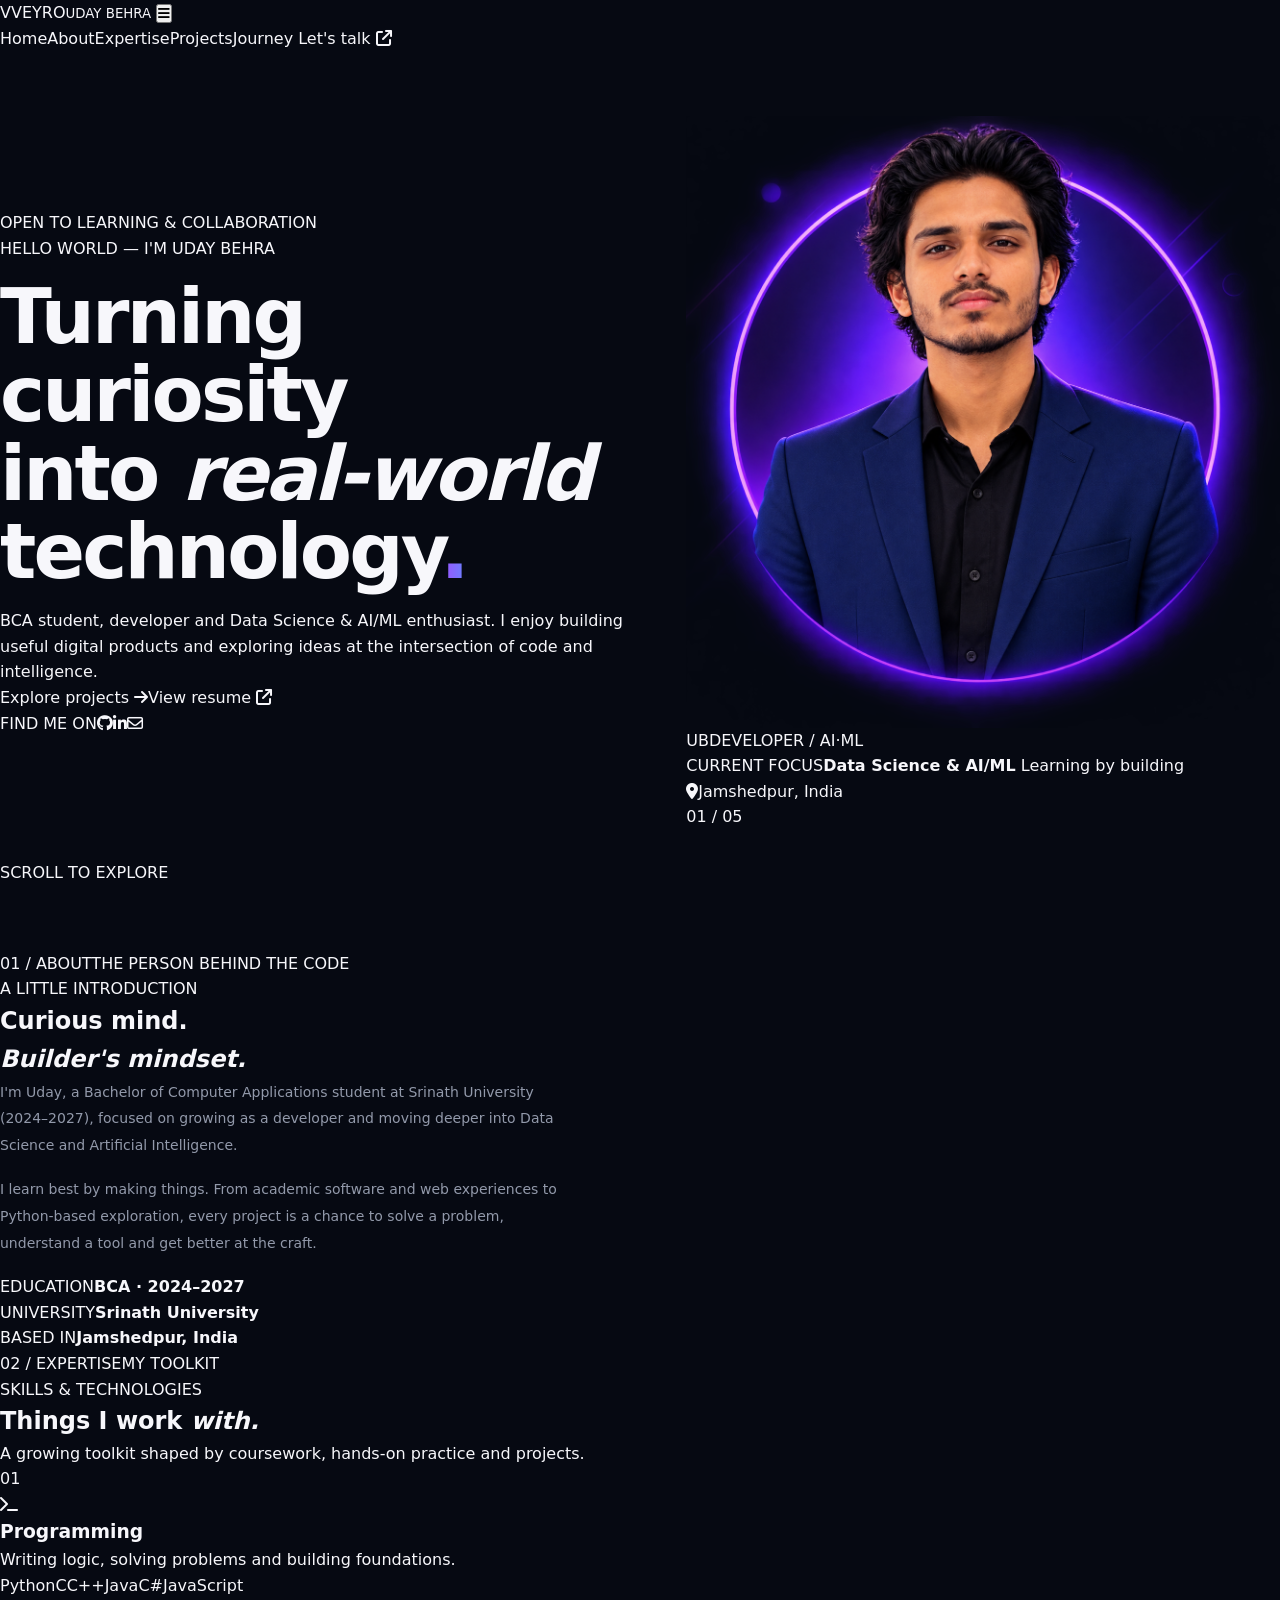
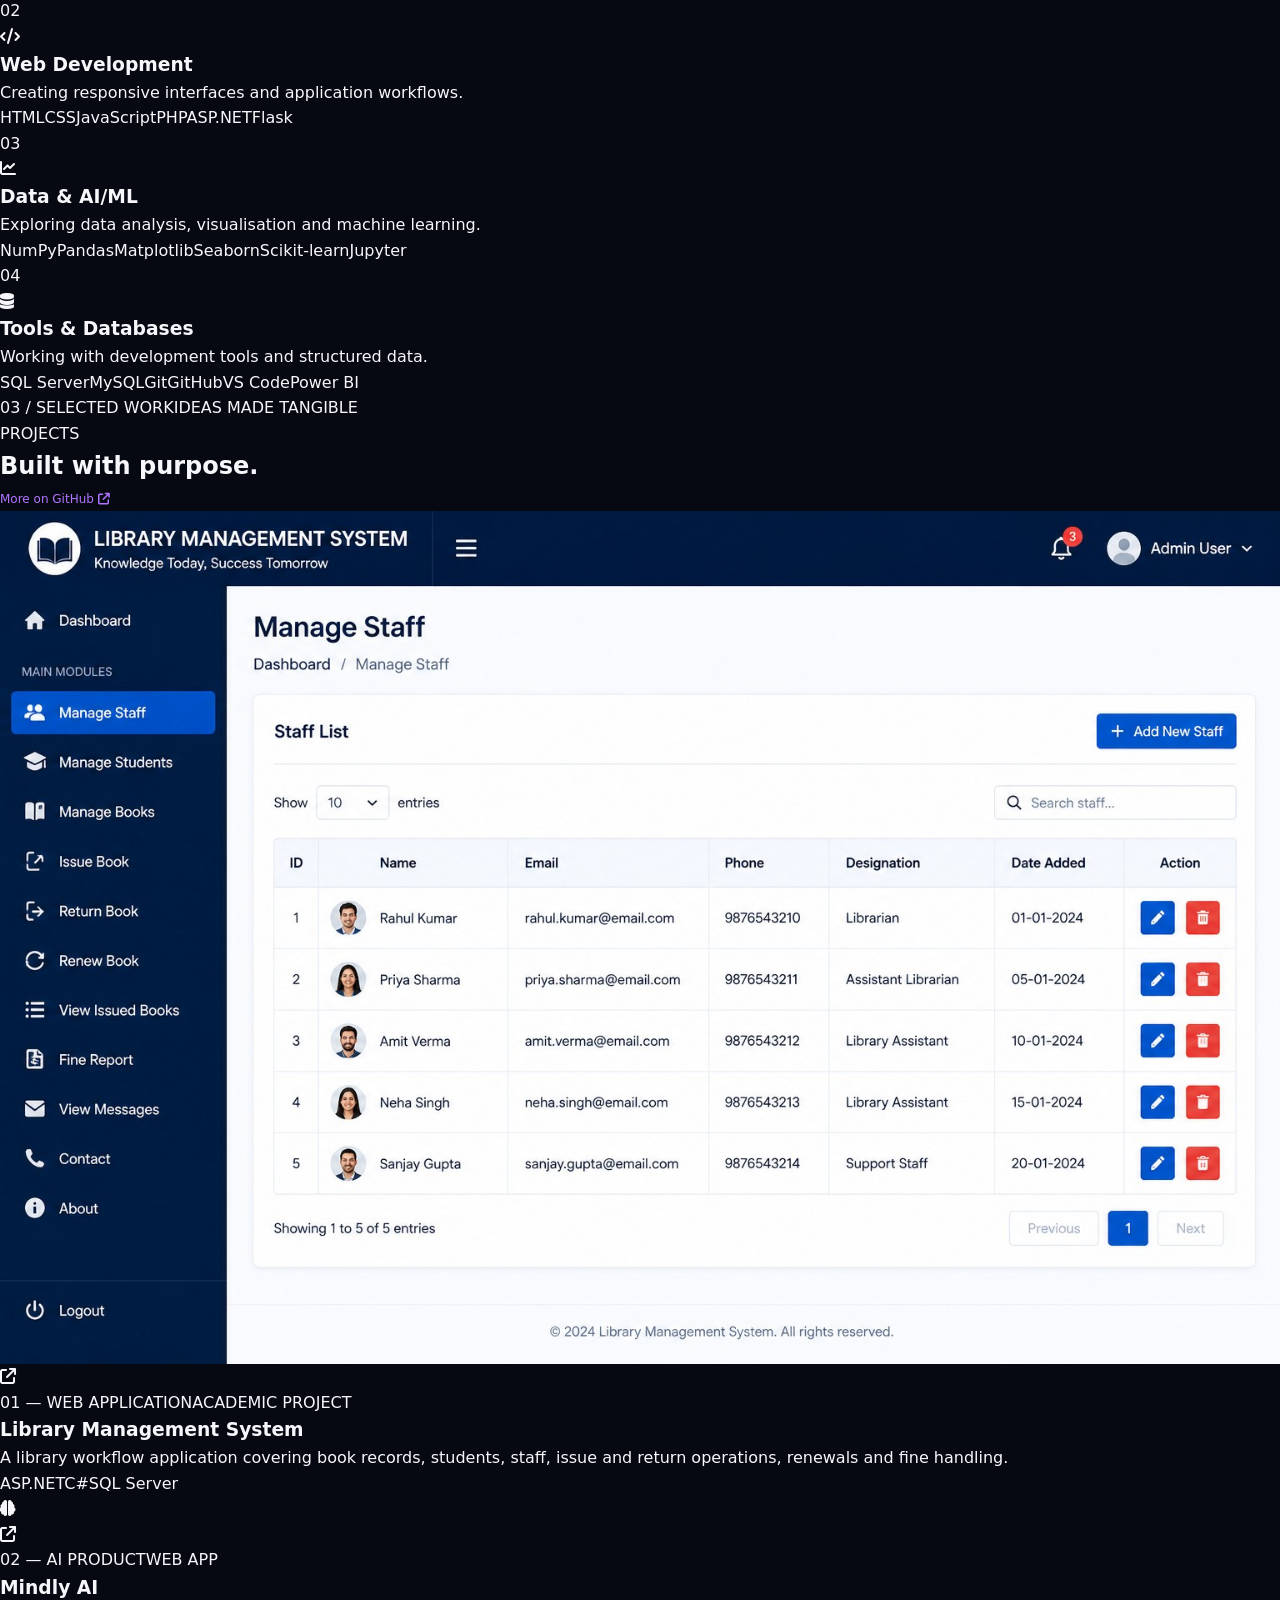
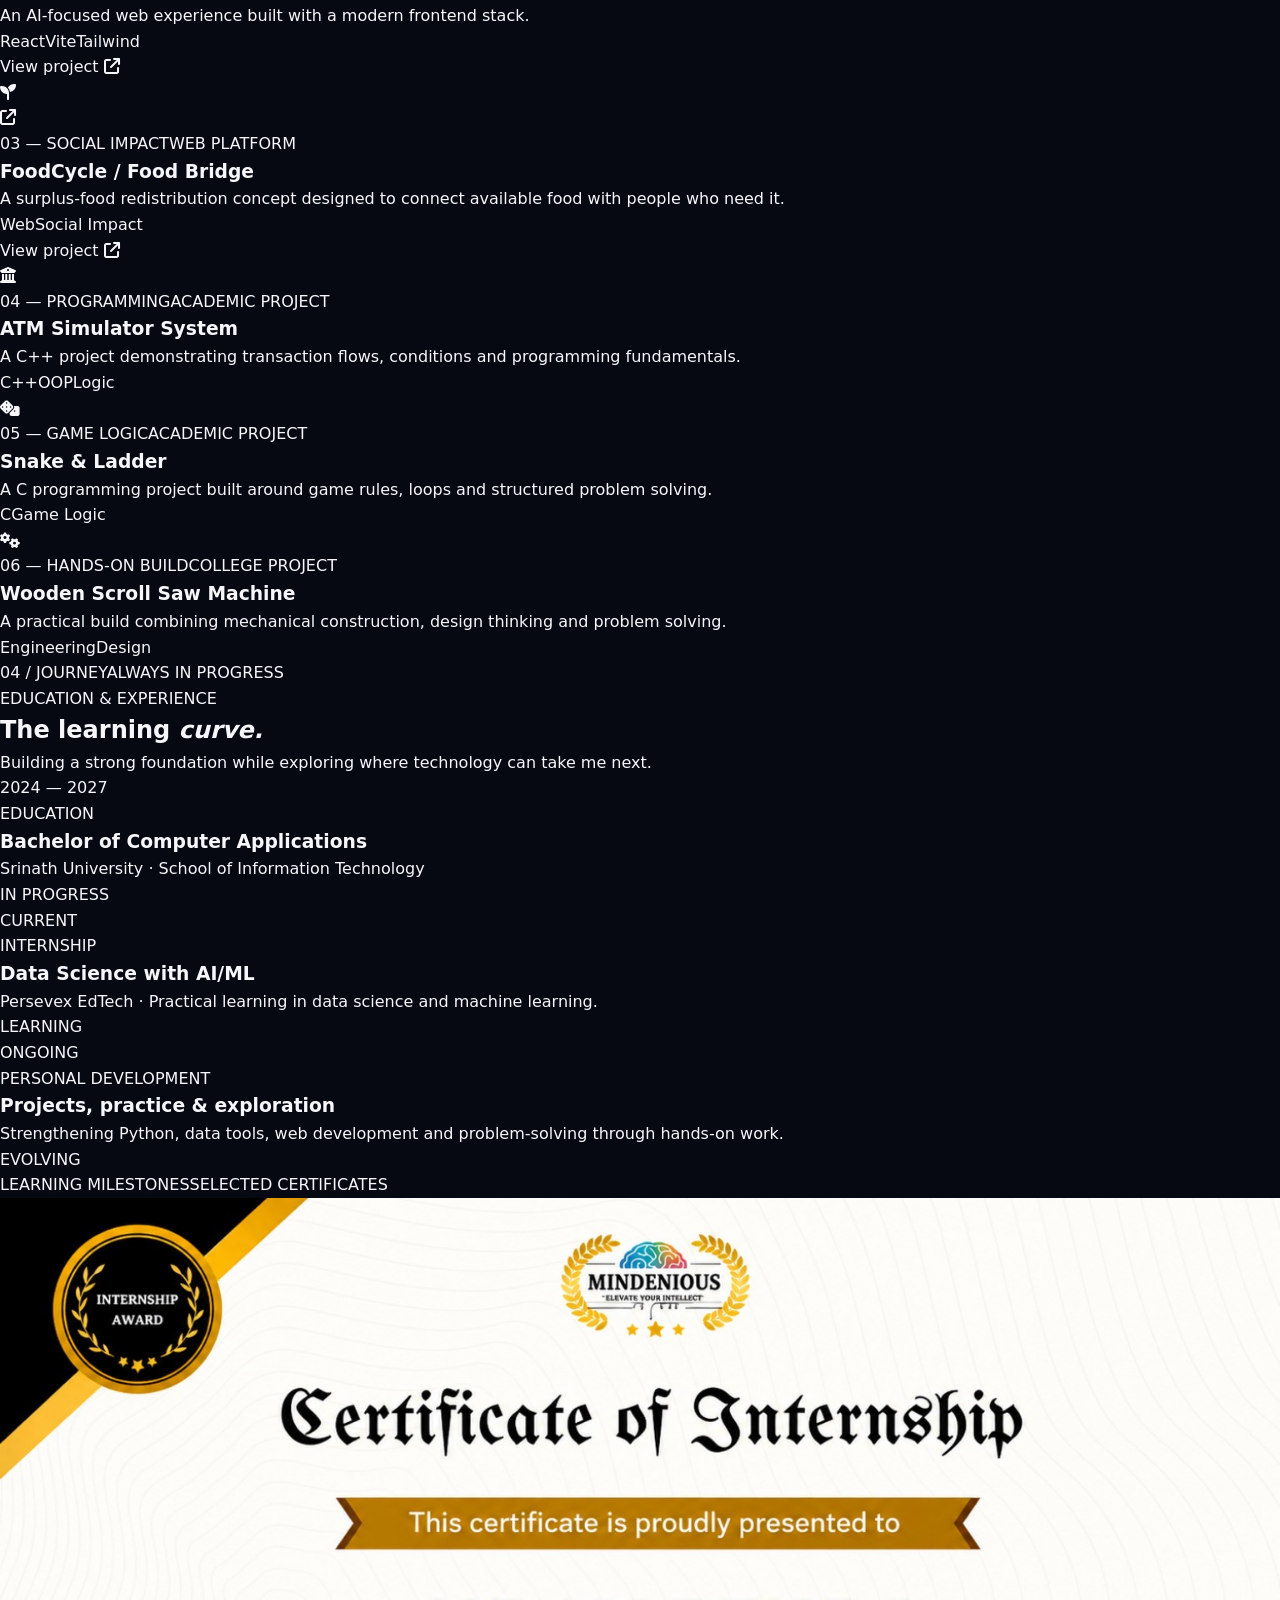
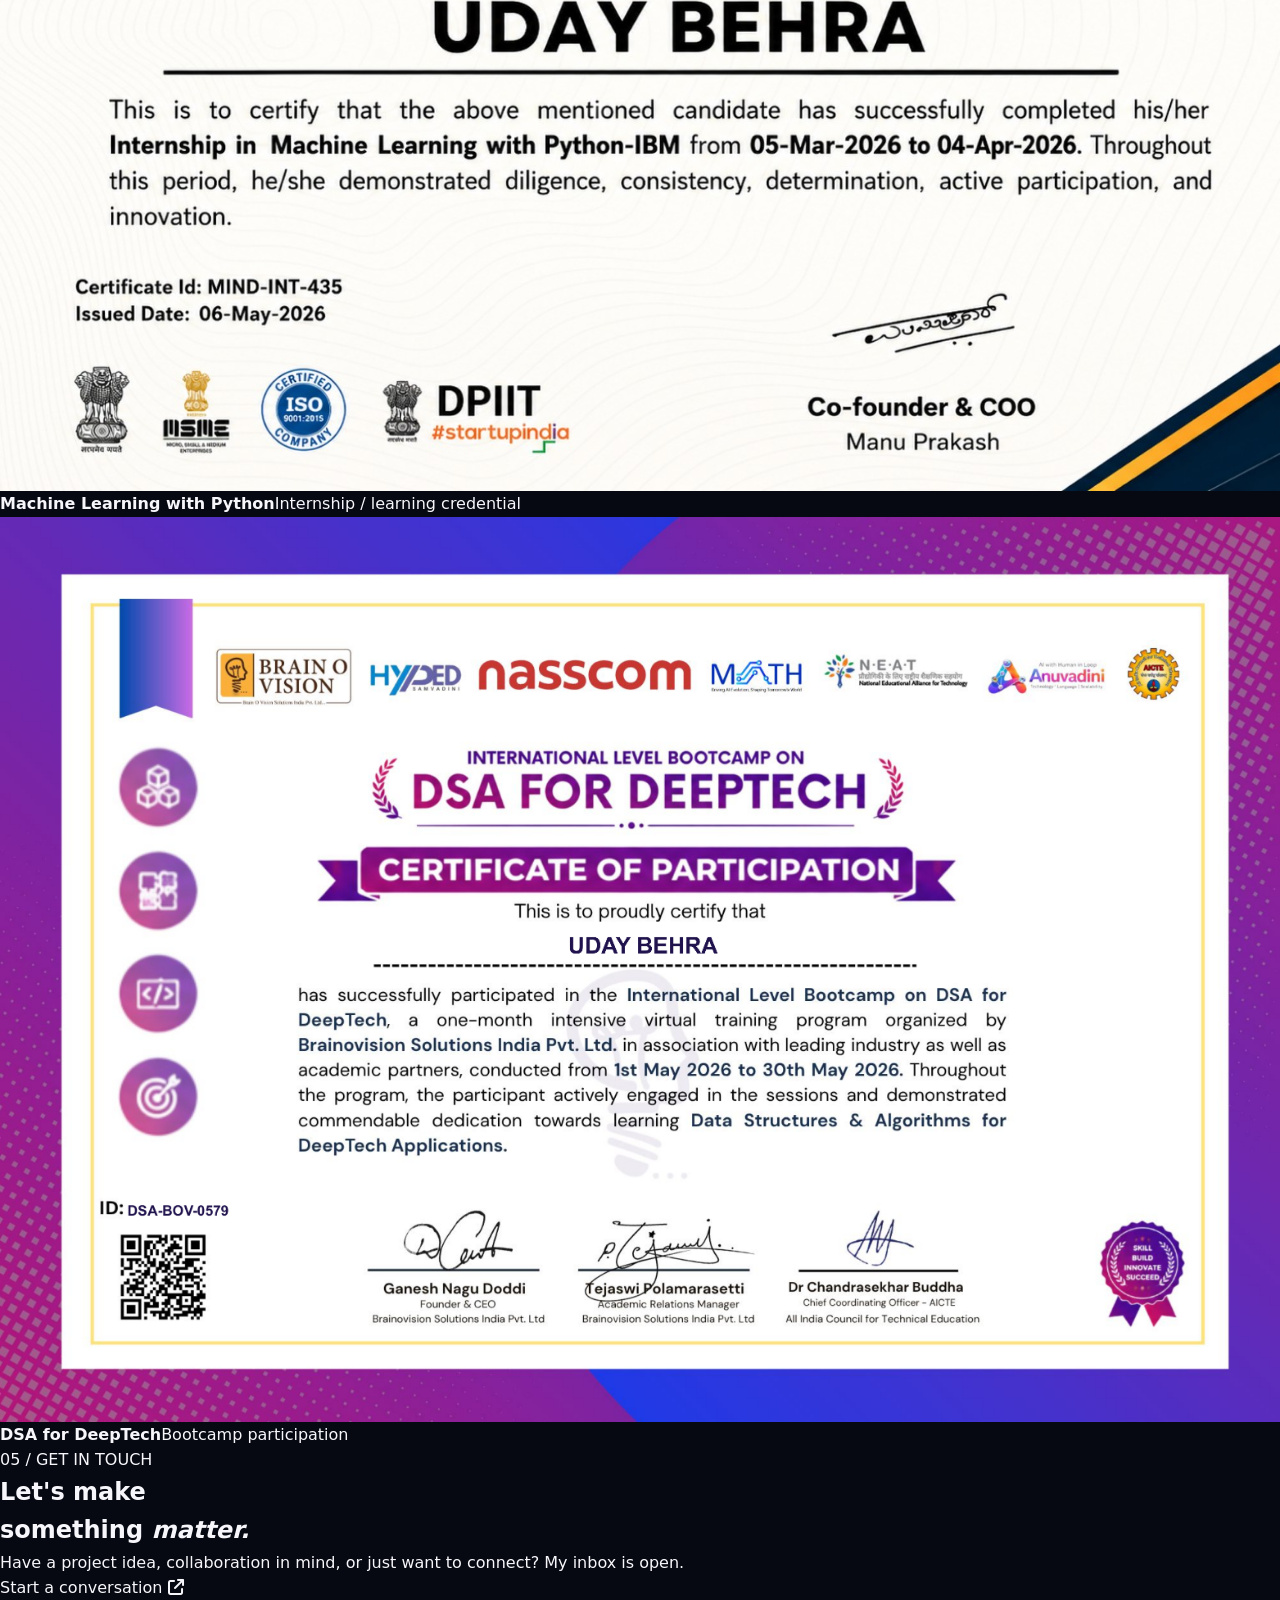
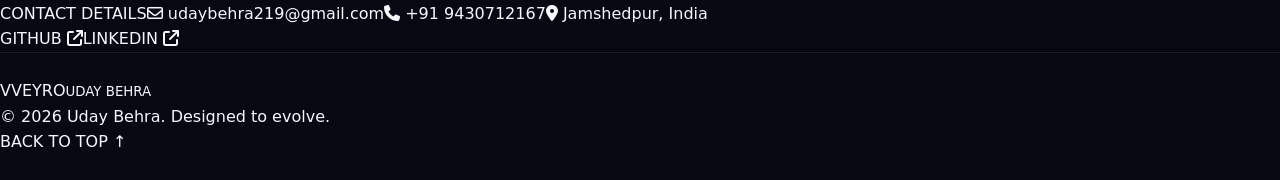
==== index.html @ f4cc2f1e "Redesign portfolio as premium VEYRO experience" ====
<!doctype html>
<html lang="en">
<head>
  <meta charset="utf-8">
  <meta name="viewport" content="width=device-width, initial-scale=1">
  <meta name="theme-color" content="#080b12">
  <meta name="description" content="Uday Behra — BCA student, developer and Data Science & AI/ML enthusiast. Explore selected projects, skills and experience.">
  <meta property="og:title" content="Uday Behra — VEYRO">
  <meta property="og:description" content="Build. Innovate. Evolve. — Developer • Data Science • AI/ML">
  <meta property="og:type" content="website">
  <title>Uday Behra — VEYRO | Developer & AI/ML Enthusiast</title>
  <link rel="preconnect" href="https://fonts.googleapis.com">
  <link rel="preconnect" href="https://fonts.gstatic.com" crossorigin>
  <link href="https://fonts.googleapis.com/css2?family=DM+Mono:wght@400;500&family=Manrope:wght@400;500;600;700;800&display=swap" rel="stylesheet">
  <link rel="stylesheet" href="https://cdnjs.cloudflare.com/ajax/libs/font-awesome/6.5.2/css/all.min.css">
  <link rel="stylesheet" href="style.css">
</head>
<body>
  <div class="scroll-progress" id="progress"></div>
  <header class="site-header">
    <a class="logo" href="#home" aria-label="VEYRO home"><span class="logo-mark">V</span><span class="logo-type">VEYRO<small>UDAY BEHRA</small></span></a>
    <button class="menu-toggle" id="menu" aria-label="Toggle navigation" aria-expanded="false"><i class="fa-solid fa-bars"></i></button>
    <nav class="navigation" id="nav">
      <a class="active" href="#home">Home</a><a href="#about">About</a><a href="#skills">Expertise</a><a href="#work">Projects</a><a href="#journey">Journey</a>
      <a class="nav-contact" href="#contact">Let's talk <i class="fa-solid fa-arrow-up-right-from-square"></i></a>
    </nav>
  </header>

  <main>
    <section class="hero section-shell" id="home">
      <div class="hero-content reveal">
        <div class="availability"><span></span> OPEN TO LEARNING & COLLABORATION</div>
        <p class="eyebrow">HELLO WORLD — I'M UDAY BEHRA</p>
        <h1>Turning curiosity<br>into <em>real-world</em><br>technology<span class="accent-dot">.</span></h1>
        <p class="hero-intro">BCA student, developer and Data Science &amp; AI/ML enthusiast. I enjoy building useful digital products and exploring ideas at the intersection of code and intelligence.</p>
        <div class="hero-actions"><a class="button button-primary" href="#work">Explore projects <i class="fa-solid fa-arrow-right"></i></a><a class="button button-outline" href="assets/Uday-Behra-Resume.pdf" target="_blank" rel="noopener">View resume <i class="fa-solid fa-arrow-up-right-from-square"></i></a></div>
        <div class="hero-social"><span>FIND ME ON</span><a href="https://github.com/UB-VEYRO" target="_blank" rel="noopener" aria-label="GitHub"><i class="fa-brands fa-github"></i></a><a href="https://www.linkedin.com/in/uday-behra-09014b256/" target="_blank" rel="noopener" aria-label="LinkedIn"><i class="fa-brands fa-linkedin-in"></i></a><a href="mailto:udaybehra219@gmail.com" aria-label="Email"><i class="fa-regular fa-envelope"></i></a></div>
      </div>
      <div class="hero-visual reveal">
        <div class="visual-grid"></div><div class="visual-orbit orbit-one"></div><div class="visual-orbit orbit-two"></div>
        <div class="portrait-frame"><img src="assets/profile.png" alt="Portrait of Uday Behra" onerror="this.style.display='none';this.parentElement.classList.add('no-photo')"><div class="portrait-fallback">UB<span>DEVELOPER / AI·ML</span></div></div>
        <div class="float-card card-code"><span class="mini-label">CURRENT FOCUS</span><strong>Data Science <b>&amp;</b> AI/ML</strong><span class="card-line"><i></i> Learning by building</span></div>
        <div class="float-card card-location"><i class="fa-solid fa-location-dot"></i><span>Jamshedpur, India</span></div>
        <div class="visual-index">01 <span>/ 05</span></div>
      </div>
      <a class="scroll-cue" href="#about"><span></span> SCROLL TO EXPLORE</a>
    </section>

    <section class="section-shell about-section" id="about">
      <div class="section-label"><span>01 / ABOUT</span><i></i><span>THE PERSON BEHIND THE CODE</span></div>
      <div class="about-layout">
        <div><p class="eyebrow">A LITTLE INTRODUCTION</p><h2>Curious mind.<br><em>Builder's mindset.</em></h2></div>
        <div class="about-copy"><p class="large-copy">I'm Uday, a Bachelor of Computer Applications student at Srinath University (2024–2027), focused on growing as a developer and moving deeper into Data Science and Artificial Intelligence.</p><p>I learn best by making things. From academic software and web experiences to Python-based exploration, every project is a chance to solve a problem, understand a tool and get better at the craft.</p><div class="about-meta"><div><span>EDUCATION</span><b>BCA · 2024–2027</b></div><div><span>UNIVERSITY</span><b>Srinath University</b></div><div><span>BASED IN</span><b>Jamshedpur, India</b></div></div></div>
      </div>
    </section>

    <section class="section-shell expertise-section" id="skills">
      <div class="section-label"><span>02 / EXPERTISE</span><i></i><span>MY TOOLKIT</span></div>
      <div class="section-heading"><div><p class="eyebrow">SKILLS &amp; TECHNOLOGIES</p><h2>Things I work <em>with.</em></h2></div><p class="section-note">A growing toolkit shaped by coursework, hands-on practice and projects.</p></div>
      <div class="expertise-grid">
        <article class="expertise-card"><span class="card-count">01</span><div class="expertise-icon"><i class="fa-solid fa-terminal"></i></div><h3>Programming</h3><p>Writing logic, solving problems and building foundations.</p><div class="chip-list"><span>Python</span><span>C</span><span>C++</span><span>Java</span><span>C#</span><span>JavaScript</span></div></article>
        <article class="expertise-card"><span class="card-count">02</span><div class="expertise-icon"><i class="fa-solid fa-code"></i></div><h3>Web Development</h3><p>Creating responsive interfaces and application workflows.</p><div class="chip-list"><span>HTML</span><span>CSS</span><span>JavaScript</span><span>PHP</span><span>ASP.NET</span><span>Flask</span></div></article>
        <article class="expertise-card"><span class="card-count">03</span><div class="expertise-icon"><i class="fa-solid fa-chart-line"></i></div><h3>Data &amp; AI/ML</h3><p>Exploring data analysis, visualisation and machine learning.</p><div class="chip-list"><span>NumPy</span><span>Pandas</span><span>Matplotlib</span><span>Seaborn</span><span>Scikit-learn</span><span>Jupyter</span></div></article>
        <article class="expertise-card"><span class="card-count">04</span><div class="expertise-icon"><i class="fa-solid fa-database"></i></div><h3>Tools &amp; Databases</h3><p>Working with development tools and structured data.</p><div class="chip-list"><span>SQL Server</span><span>MySQL</span><span>Git</span><span>GitHub</span><span>VS Code</span><span>Power BI</span></div></article>
      </div>
    </section>

    <section class="section-shell work-section" id="work">
      <div class="section-label"><span>03 / SELECTED WORK</span><i></i><span>IDEAS MADE TANGIBLE</span></div>
      <div class="section-heading"><div><p class="eyebrow">PROJECTS</p><h2>Built with purpose<span class="accent-dot">.</span></h2></div><a class="text-link" href="https://github.com/UB-VEYRO" target="_blank" rel="noopener">More on GitHub <i class="fa-solid fa-arrow-up-right-from-square"></i></a></div>
      <div class="project-grid">
        <article class="project-card project-wide"><a class="project-image" href="https://github.com/UB-VEYRO" target="_blank" rel="noopener"><img src="assets/projects/library-management.png" alt="Library Management System preview"><span class="image-overlay"><i class="fa-solid fa-arrow-up-right-from-square"></i></span></a><div class="project-info"><div class="project-topline"><span>01 — WEB APPLICATION</span><span>ACADEMIC PROJECT</span></div><h3>Library Management System</h3><p>A library workflow application covering book records, students, staff, issue and return operations, renewals and fine handling.</p><div class="project-tags"><span>ASP.NET</span><span>C#</span><span>SQL Server</span></div></div></article>
        <article class="project-card"><a class="project-image project-art art-ai" href="https://mindly-ai-phi.vercel.app/" target="_blank" rel="noopener"><div class="art-symbol"><i class="fa-solid fa-brain"></i></div><span class="image-overlay"><i class="fa-solid fa-arrow-up-right-from-square"></i></span></a><div class="project-info"><div class="project-topline"><span>02 — AI PRODUCT</span><span>WEB APP</span></div><h3>Mindly AI</h3><p>An AI-focused web experience built with a modern frontend stack.</p><div class="project-tags"><span>React</span><span>Vite</span><span>Tailwind</span></div><a class="project-link" href="https://mindly-ai-phi.vercel.app/" target="_blank" rel="noopener">View project <i class="fa-solid fa-arrow-up-right-from-square"></i></a></div></article>
        <article class="project-card"><a class="project-image project-art art-food" href="https://tech-typhoon.github.io/FoodCycle/" target="_blank" rel="noopener"><div class="art-symbol"><i class="fa-solid fa-seedling"></i></div><span class="image-overlay"><i class="fa-solid fa-arrow-up-right-from-square"></i></span></a><div class="project-info"><div class="project-topline"><span>03 — SOCIAL IMPACT</span><span>WEB PLATFORM</span></div><h3>FoodCycle / Food Bridge</h3><p>A surplus-food redistribution concept designed to connect available food with people who need it.</p><div class="project-tags"><span>Web</span><span>Social Impact</span></div><a class="project-link" href="https://tech-typhoon.github.io/FoodCycle/" target="_blank" rel="noopener">View project <i class="fa-solid fa-arrow-up-right-from-square"></i></a></div></article>
        <article class="project-card"><div class="project-image project-art art-atm"><div class="art-symbol"><i class="fa-solid fa-building-columns"></i></div></div><div class="project-info"><div class="project-topline"><span>04 — PROGRAMMING</span><span>ACADEMIC PROJECT</span></div><h3>ATM Simulator System</h3><p>A C++ project demonstrating transaction flows, conditions and programming fundamentals.</p><div class="project-tags"><span>C++</span><span>OOP</span><span>Logic</span></div></div></article>
        <article class="project-card"><div class="project-image project-art art-game"><div class="art-symbol"><i class="fa-solid fa-dice"></i></div></div><div class="project-info"><div class="project-topline"><span>05 — GAME LOGIC</span><span>ACADEMIC PROJECT</span></div><h3>Snake &amp; Ladder</h3><p>A C programming project built around game rules, loops and structured problem solving.</p><div class="project-tags"><span>C</span><span>Game Logic</span></div></div></article>
        <article class="project-card"><div class="project-image project-art art-machine"><div class="art-symbol"><i class="fa-solid fa-gears"></i></div></div><div class="project-info"><div class="project-topline"><span>06 — HANDS-ON BUILD</span><span>COLLEGE PROJECT</span></div><h3>Wooden Scroll Saw Machine</h3><p>A practical build combining mechanical construction, design thinking and problem solving.</p><div class="project-tags"><span>Engineering</span><span>Design</span></div></div></article>
      </div>
    </section>

    <section class="section-shell journey-section" id="journey">
      <div class="section-label"><span>04 / JOURNEY</span><i></i><span>ALWAYS IN PROGRESS</span></div>
      <div class="section-heading"><div><p class="eyebrow">EDUCATION &amp; EXPERIENCE</p><h2>The learning <em>curve.</em></h2></div><p class="section-note">Building a strong foundation while exploring where technology can take me next.</p></div>
      <div class="journey-list">
        <article class="journey-item"><span class="journey-date">2024 — 2027</span><div class="journey-marker"></div><div><span class="journey-type">EDUCATION</span><h3>Bachelor of Computer Applications</h3><p>Srinath University · School of Information Technology</p></div><span class="journey-status">IN PROGRESS</span></article>
        <article class="journey-item"><span class="journey-date">CURRENT</span><div class="journey-marker"></div><div><span class="journey-type">INTERNSHIP</span><h3>Data Science with AI/ML</h3><p>Persevex EdTech · Practical learning in data science and machine learning.</p></div><span class="journey-status">LEARNING</span></article>
        <article class="journey-item"><span class="journey-date">ONGOING</span><div class="journey-marker"></div><div><span class="journey-type">PERSONAL DEVELOPMENT</span><h3>Projects, practice &amp; exploration</h3><p>Strengthening Python, data tools, web development and problem-solving through hands-on work.</p></div><span class="journey-status">EVOLVING</span></article>
      </div>
      <div class="certificates"><div class="certificate-heading"><span class="eyebrow">LEARNING MILESTONES</span><span>SELECTED CERTIFICATES</span></div><div class="certificate-grid"><article><img src="assets/certificates/machine-learning-internship.png" alt="Machine Learning with Python certificate"><div><b>Machine Learning with Python</b><span>Internship / learning credential</span></div></article><article><img src="assets/certificates/dsa-bootcamp.png" alt="DSA bootcamp certificate"><div><b>DSA for DeepTech</b><span>Bootcamp participation</span></div></article></div></div>
    </section>

    <section class="contact-section section-shell" id="contact">
      <div class="contact-panel"><div class="contact-copy"><p class="eyebrow">05 / GET IN TOUCH</p><h2>Let's make<br>something <em>matter.</em></h2><p>Have a project idea, collaboration in mind, or just want to connect? My inbox is open.</p><a class="button button-primary" href="mailto:udaybehra219@gmail.com">Start a conversation <i class="fa-solid fa-arrow-up-right-from-square"></i></a></div><div class="contact-details"><span class="detail-label">CONTACT DETAILS</span><a href="mailto:udaybehra219@gmail.com"><i class="fa-regular fa-envelope"></i> udaybehra219@gmail.com</a><a href="tel:+919430712167"><i class="fa-solid fa-phone"></i> +91 9430712167</a><span><i class="fa-solid fa-location-dot"></i> Jamshedpur, India</span><div class="contact-social"><a href="https://github.com/UB-VEYRO" target="_blank" rel="noopener">GITHUB <i class="fa-solid fa-arrow-up-right-from-square"></i></a><a href="https://www.linkedin.com/in/uday-behra-09014b256/" target="_blank" rel="noopener">LINKEDIN <i class="fa-solid fa-arrow-up-right-from-square"></i></a></div></div></div>
    </section>
  </main>
  <footer class="site-footer"><a class="logo" href="#home"><span class="logo-mark">V</span><span class="logo-type">VEYRO<small>UDAY BEHRA</small></span></a><p>© <span id="year"></span> Uday Behra. Designed to evolve.</p><a href="#home">BACK TO TOP ↑</a></footer>
  <script src="script.js"></script>
</body>
</html>
---- style.css ----
:root{--bg:#060912;--panel:#0d1320;--panel2:#111827;--text:#f7f7fb;--muted:#9299aa;--line:rgba(255,255,255,.08);--purple:#8b45ff;--blue:#5e7dff;--max:1160px}*{box-sizing:border-box;margin:0;padding:0}html{scroll-behavior:smooth}body{font-family:Inter,system-ui,sans-serif;background:var(--bg);color:var(--text);line-height:1.6;overflow-x:hidden}a{color:inherit;text-decoration:none}img{max-width:100%;display:block}.wrap{width:min(var(--max),90%);margin:auto}.wrap-full{width:100%}.progress{position:fixed;z-index:2000;top:0;left:0;height:3px;width:0;background:linear-gradient(90deg,var(--purple),var(--blue))}.nav{height:76px;position:sticky;top:0;z-index:1000;display:flex;align-items:center;justify-content:space-between;padding:0 5%;background:rgba(6,9,18,.82);backdrop-filter:blur(18px);border-bottom:1px solid var(--line)}.brand{display:flex;gap:10px;align-items:center}.brand span{font-size:20px;font-weight:800;background:linear-gradient(90deg,#a45dff,#6684ff);-webkit-background-clip:text;color:transparent}.brand b{font-size:14px}.nav nav{display:flex;gap:26px}.nav nav a{font-size:13px;color:#aeb4c2}.nav nav a:hover,.nav nav a.active{color:#fff}.nav-resume{font-size:12px;padding:10px 15px;border:1px solid var(--line);border-radius:9px}.menu{display:none;background:none;border:0;color:#fff;font-size:21px}.hero{min-height:680px;display:grid;grid-template-columns:1.05fr .95fr;align-items:center;gap:30px;padding:65px 0}.kicker{color:#a363ff;font-size:11px;letter-spacing:2.4px;font-weight:700}.hero h1{font-size:clamp(45px,6vw,76px);line-height:1.03;letter-spacing:-2.8px;margin:17px 0}.hero h1 span,.contact-grid h2 span{background:linear-gradient(90deg,#a14fff,#6685ff);-webkit-background-clip:text;color:transparent}.lead{color:var(--muted);max-width:590px;font-size:15px;line-height:1.85}.actions{display:flex;gap:12px;margin:30px 0 24px}.btn{display:inline-flex;align-items:center;justify-content:center;gap:9px;padding:12px 18px;border-radius:10px;font-size:12px;font-weight:700;transition:.25s}.btn.primary{background:linear-gradient(135deg,#8139f5,#5744d6);box-shadow:0 12px 35px rgba(116,50,255,.2)}.btn.ghost{border:1px solid var(--line);color:#d5d8e0}.btn:hover{transform:translateY(-3px)}.social{display:flex;gap:10px}.social a{width:36px;height:36px;border:1px solid var(--line);border-radius:50%;display:grid;place-items:center;color:#b7bdc9}.social a:hover{color:#fff;border-color:#8b45ff;background:rgba(139,69,255,.1)}.hero-art{height:530px;position:relative;display:grid;place-items:center}.hero-art .orb{position:absolute;width:360px;height:360px;border-radius:50%;background:#6229dc;filter:blur(80px);opacity:.25}.ring{position:absolute;width:410px;height:410px;border:1px solid rgba(139,69,255,.3);border-radius:50%;box-shadow:0 0 100px rgba(110,66,255,.14)}.hero-art img{position:relative;z-index:2;width:410px;height:480px;object-fit:cover;object-position:center;border-radius:35px;filter:drop-shadow(0 25px 45px rgba(0,0,0,.45))}.section{padding:105px 0;border-top:1px solid rgba(255,255,255,.04)}.dark{background:#090e18}.section-head{margin-bottom:45px}.section-head h2{font-size:clamp(30px,4vw,44px);letter-spacing:-1.4px;max-width:760px;margin-top:8px}.section-head.row{display:flex;align-items:end;justify-content:space-between;gap:20px}.text-link{color:#b275ff;font-size:12px}.about-grid{display:grid;grid-template-columns:1fr 1fr;gap:70px}.about-copy{max-width:580px}.about-copy p{color:var(--muted);font-size:14px;line-height:1.9;margin-bottom:18px}.facts{display:grid;grid-template-columns:1fr 1fr;gap:12px}.facts>div{padding:24px;background:var(--panel);border:1px solid var(--line);border-radius:15px}.facts span{display:block;color:#8750ef;font-size:11px;margin-bottom:12px}.facts b{display:block;font-size:20px}.facts small{color:var(--muted);font-size:11px}.skill-grid{display:grid;grid-template-columns:repeat(4,1fr);gap:15px}.skill-grid article{padding:27px;background:var(--panel);border:1px solid var(--line);border-radius:16px;transition:.25s}.skill-grid article:hover{transform:translateY(-5px);border-color:rgba(139,69,255,.4)}.skill-grid i{font-size:22px;color:#a35cff;margin-bottom:22px}.skill-grid h3{font-size:15px;margin-bottom:8px}.skill-grid p{font-size:11px;color:var(--muted);line-height:1.7}.projects{display:grid;grid-template-columns:repeat(2,1fr);gap:18px}.project{background:var(--panel);border:1px solid var(--line);border-radius:17px;overflow:hidden;transition:.25s}.project:hover{transform:translateY(-5px);border-color:rgba(139,69,255,.38)}.project.featured{grid-column:span 2;display:grid;grid-template-columns:1.15fr .85fr}.project-media{height:220px;overflow:hidden;background:#101827;display:grid;place-items:center}.featured .project-media{height:100%;min-height:300px}.project-media img{width:100%;height:100%;object-fit:cover}.project-media.gradient{background:radial-gradient(circle at 50% 30%,rgba(136,67,255,.42),transparent 42%),linear-gradient(135deg,#10152b,#131b31)}.project-media.green{background:radial-gradient(circle,rgba(42,194,149,.25),transparent 45%),#0e1820}.project-media.orange{background:radial-gradient(circle,rgba(255,157,69,.25),transparent 45%),#19140f}.project-media.pink{background:radial-gradient(circle,rgba(235,85,177,.22),transparent 45%),#1b101d}.project-media.cyan{background:radial-gradient(circle,rgba(73,211,255,.22),transparent 45%),#0d1720}.project-media i{font-size:52px;color:#bd91ff}.project-body{padding:25px}.number{font-size:10px;color:#9c5cff}.project h3{font-size:20px;margin:7px 0}.project p{color:var(--muted);font-size:12px;line-height:1.75}.tags{display:flex;flex-wrap:wrap;gap:6px;margin-top:17px}.tags b{font-size:9px;font-weight:600;padding:5px 8px;border-radius:20px;color:#cdb7ff;background:#20183a}.project-body>a{display:inline-block;color:#b275ff;font-size:11px;margin-top:15px}.journey-grid{display:grid;grid-template-columns:1fr 1fr;gap:60px}.timeline{border-left:1px solid #3d275f;padding-left:28px}.time{position:relative;padding-bottom:36px}.time:before{content:"";position:absolute;width:9px;height:9px;background:#934cff;border-radius:50%;left:-33px;top:5px;box-shadow:0 0 16px #934cff}.time span{color:#9c5cff;font-size:10px}.time h3{font-size:17px;margin:7px 0}.time p{color:var(--muted);font-size:12px}.credentials{display:grid;gap:12px}.credentials article{display:flex;gap:15px;padding:15px;background:var(--panel);border:1px solid var(--line);border-radius:14px;align-items:center}.credentials img{width:100px;height:70px;object-fit:cover;border-radius:8px}.credentials span{font-size:9px;color:#9c5cff;letter-spacing:1.4px}.credentials h3{font-size:14px;margin:3px 0}.credentials p{font-size:10px;color:var(--muted)}.contact-grid{display:grid;grid-template-columns:1fr 1fr;gap:80px;align-items:center}.contact-grid h2{font-size:clamp(38px,5vw,58px);line-height:1.05;letter-spacing:-2px;margin:12px 0 18px}.lead.small{font-size:13px}.contact-list{display:grid;gap:10px;margin-top:27px}.contact-list>a,.contact-list>span{display:flex;gap:12px;align-items:center;color:#cfd2db;font-size:12px}.contact-list i{width:39px;height:39px;display:grid;place-items:center;background:rgba(139,69,255,.1);border:1px solid rgba(139,69,255,.2);border-radius:10px;color:#a363ff}.contact-list span span{display:flex;flex-direction:column}.contact-list small{font-size:9px;color:#777f91;text-transform:uppercase;letter-spacing:1px}form{background:var(--panel);border:1px solid var(--line);padding:26px;border-radius:17px}form h3{font-size:18px;margin-bottom:18px}label{display:block;color:#aeb4c2;font-size:10px;margin:12px 0}input,textarea{width:100%;margin-top:7px;background:#080d16;border:1px solid #252d3b;color:#fff;border-radius:9px;padding:13px;outline:none;font:inherit;font-size:12px}input:focus,textarea:focus{border-color:#8644f4;box-shadow:0 0 0 3px rgba(134,68,244,.1)}textarea{height:130px;resize:vertical}form button{border:0;cursor:pointer;margin-top:8px}footer{border-top:1px solid var(--line);padding:25px 0}.footer{display:flex;align-items:center;justify-content:space-between;gap:15px}.footer p,.footer div a{font-size:10px;color:#737b8d}.footer div{display:flex;gap:18px}.reveal{opacity:0;transform:translateY(18px);animation:show .8s ease forwards}.hero-art.reveal{animation-delay:.12s}@keyframes show{to{opacity:1;transform:none}}
@media(max-width:950px){.nav nav,.nav-resume{display:none}.menu{display:block}.nav nav{position:absolute;top:76px;left:0;right:0;background:#080d16;padding:20px 5%;flex-direction:column;gap:16px;border-bottom:1px solid var(--line)}.nav nav.show{display:flex}.hero{grid-template-columns:1fr;text-align:center;padding:70px 0 40px}.hero .lead{margin:auto}.actions,.social{justify-content:center}.hero-art{height:440px}.hero-art img{width:330px;height:390px}.ring{width:330px;height:330px}.orb{max-width:300px;max-height:300px}.about-grid,.journey-grid,.contact-grid{grid-template-columns:1fr}.skill-grid{grid-template-columns:repeat(2,1fr)}.projects{grid-template-columns:1fr}.project.featured{grid-column:auto;display:block}.featured .project-media{min-height:230px;height:230px}}
@media(max-width:560px){.nav{height:68px}.hero{min-height:auto;padding-top:60px}.hero h1{font-size:45px;letter-spacing:-2px}.actions{flex-direction:column}.btn{width:100%}.hero-art{height:370px}.hero-art img{width:285px;height:335px}.ring{width:290px;height:290px}.section{padding:75px 0}.section-head.row{align-items:start;flex-direction:column}.skill-grid{grid-template-columns:1fr}.facts{grid-template-columns:1fr 1fr}.project-body{padding:20px}.credentials img{width:82px;height:60px}.footer{flex-direction:column;align-items:flex-start}.footer div{flex-wrap:wrap}.contact-grid{gap:35px}}
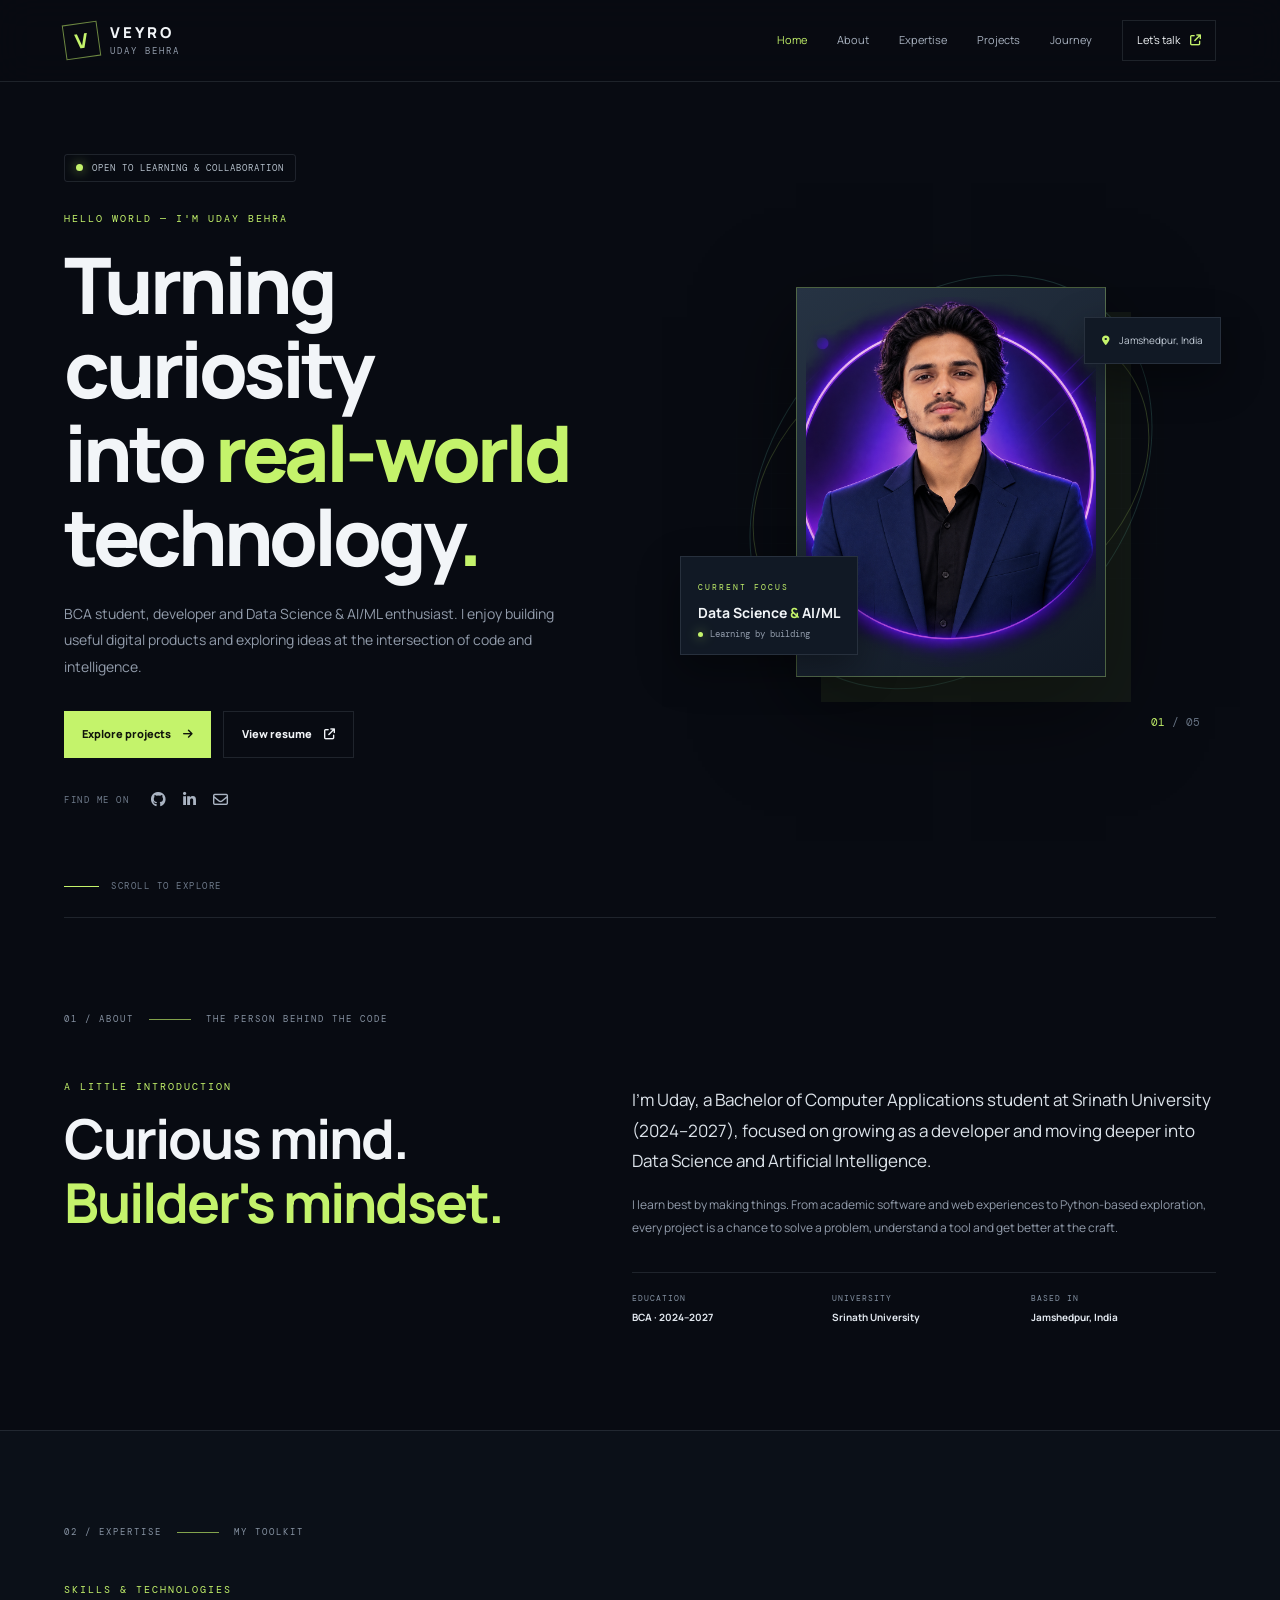
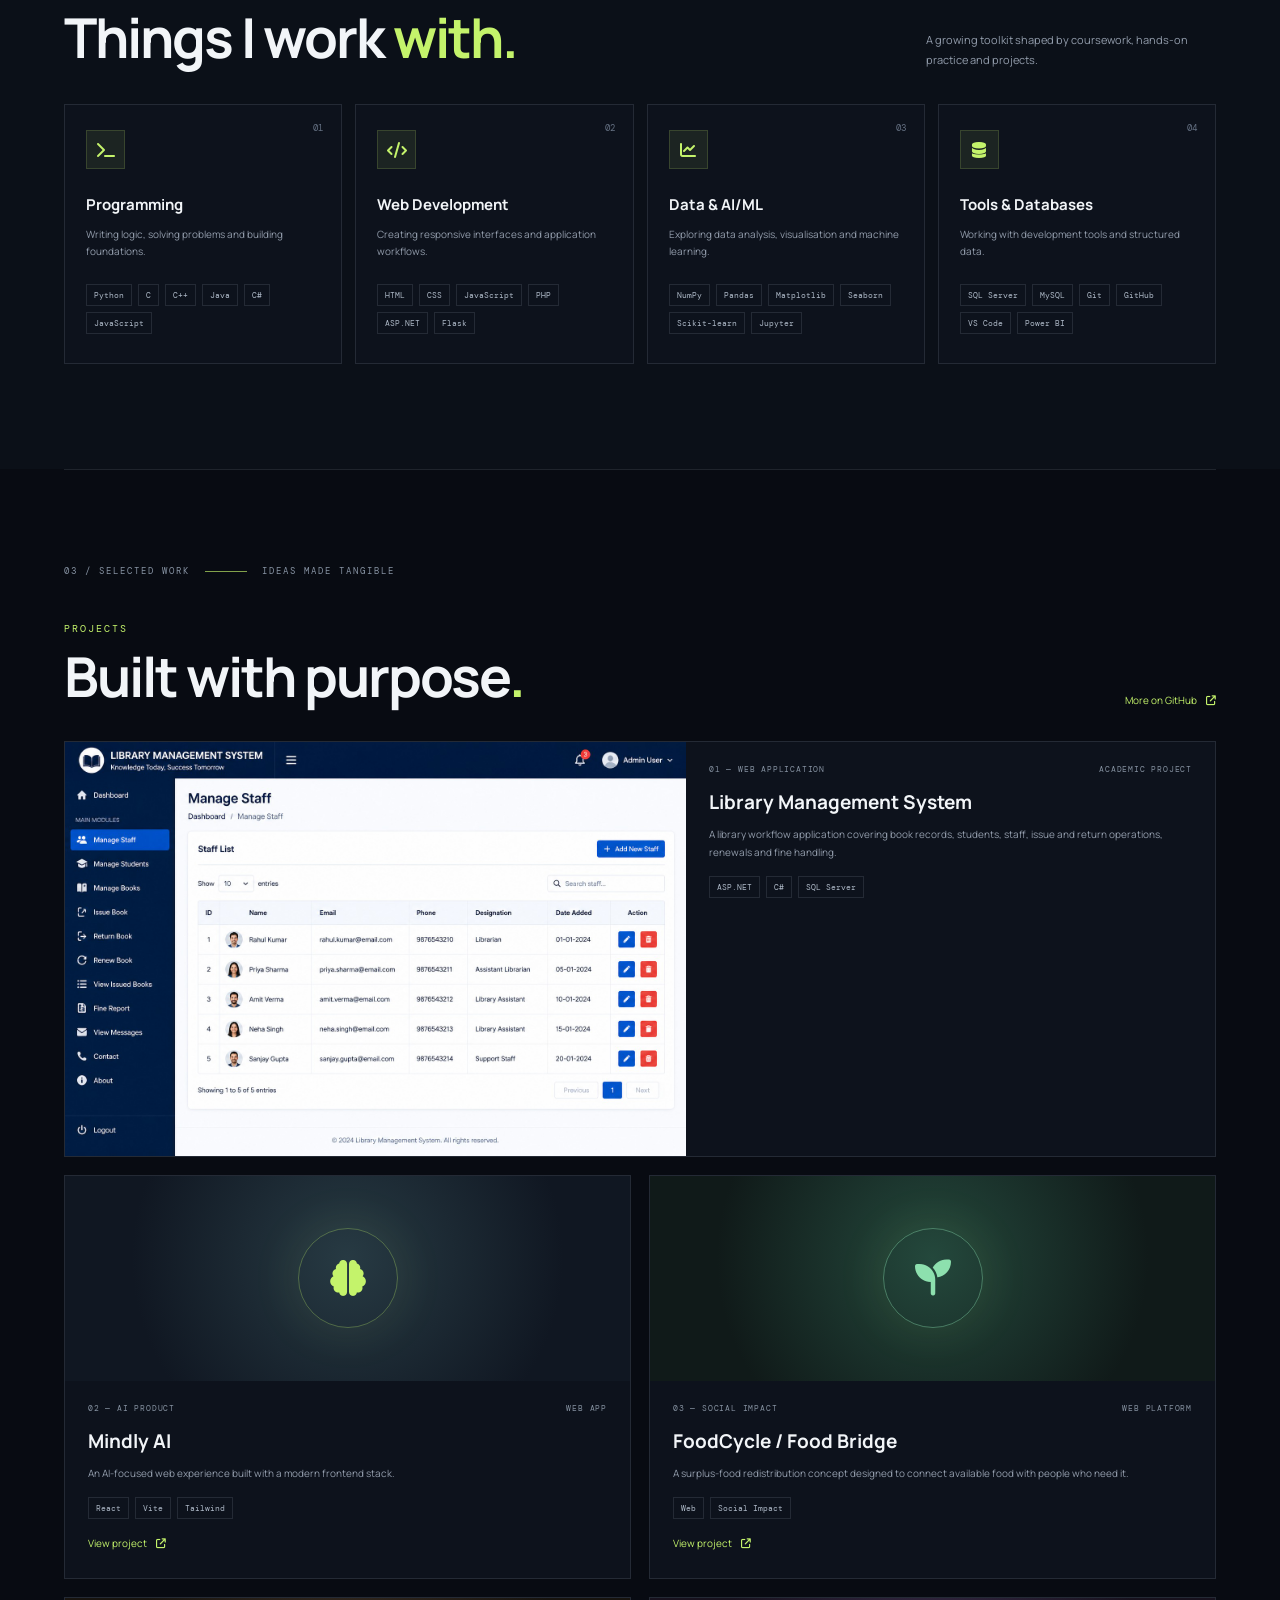
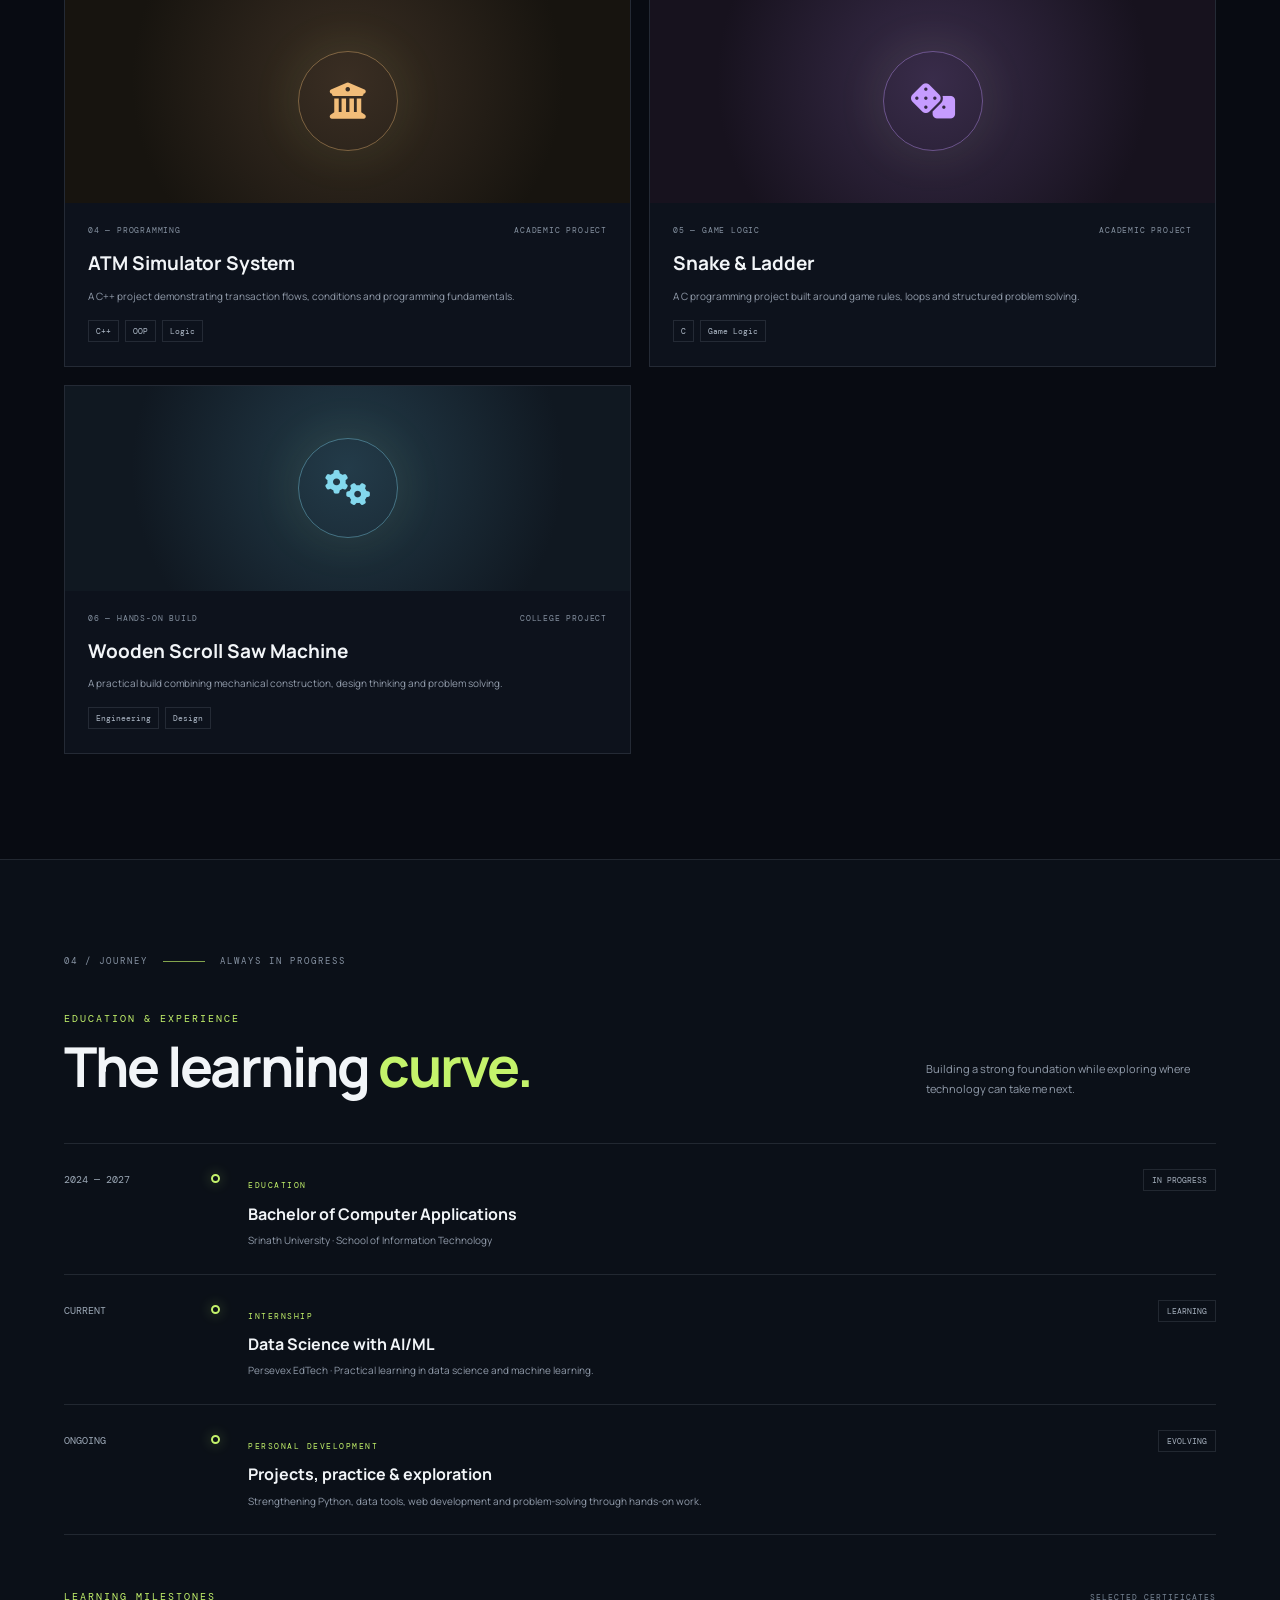
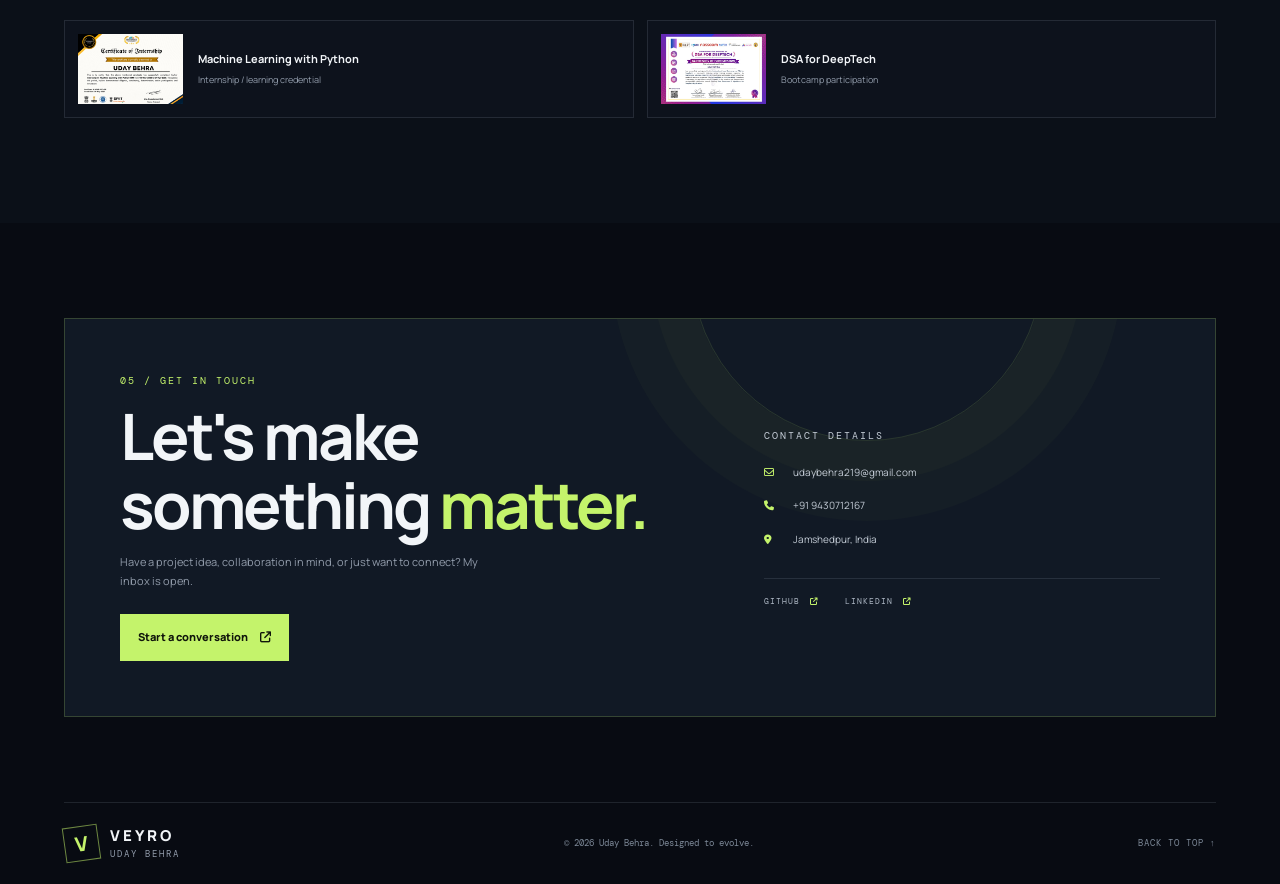
==== commit 27f4cba9: "Bust cached portfolio assets for VEYRO redesign" ====
--- a/index.html
+++ b/index.html
@@ -13,7 +13,7 @@
   <link rel="preconnect" href="https://fonts.gstatic.com" crossorigin>
   <link href="https://fonts.googleapis.com/css2?family=DM+Mono:wght@400;500&family=Manrope:wght@400;500;600;700;800&display=swap" rel="stylesheet">
   <link rel="stylesheet" href="https://cdnjs.cloudflare.com/ajax/libs/font-awesome/6.5.2/css/all.min.css">
-  <link rel="stylesheet" href="style.css">
+  <link rel="stylesheet" href="style.css?v=20261102-v2">
 </head>
 <body>
   <div class="scroll-progress" id="progress"></div>
@@ -94,6 +94,6 @@
     </section>
   </main>
   <footer class="site-footer"><a class="logo" href="#home"><span class="logo-mark">V</span><span class="logo-type">VEYRO<small>UDAY BEHRA</small></span></a><p>© <span id="year"></span> Uday Behra. Designed to evolve.</p><a href="#home">BACK TO TOP ↑</a></footer>
-  <script src="script.js"></script>
+  <script src="script.js?v=20261102-v2"></script>
 </body>
 </html>
--- a/style.css
+++ b/style.css
@@ -1,3 +1,5 @@
-:root{--bg:#060912;--panel:#0d1320;--panel2:#111827;--text:#f7f7fb;--muted:#9299aa;--line:rgba(255,255,255,.08);--purple:#8b45ff;--blue:#5e7dff;--max:1160px}*{box-sizing:border-box;margin:0;padding:0}html{scroll-behavior:smooth}body{font-family:Inter,system-ui,sans-serif;background:var(--bg);color:var(--text);line-height:1.6;overflow-x:hidden}a{color:inherit;text-decoration:none}img{max-width:100%;display:block}.wrap{width:min(var(--max),90%);margin:auto}.wrap-full{width:100%}.progress{position:fixed;z-index:2000;top:0;left:0;height:3px;width:0;background:linear-gradient(90deg,var(--purple),var(--blue))}.nav{height:76px;position:sticky;top:0;z-index:1000;display:flex;align-items:center;justify-content:space-between;padding:0 5%;background:rgba(6,9,18,.82);backdrop-filter:blur(18px);border-bottom:1px solid var(--line)}.brand{display:flex;gap:10px;align-items:center}.brand span{font-size:20px;font-weight:800;background:linear-gradient(90deg,#a45dff,#6684ff);-webkit-background-clip:text;color:transparent}.brand b{font-size:14px}.nav nav{display:flex;gap:26px}.nav nav a{font-size:13px;color:#aeb4c2}.nav nav a:hover,.nav nav a.active{color:#fff}.nav-resume{font-size:12px;padding:10px 15px;border:1px solid var(--line);border-radius:9px}.menu{display:none;background:none;border:0;color:#fff;font-size:21px}.hero{min-height:680px;display:grid;grid-template-columns:1.05fr .95fr;align-items:center;gap:30px;padding:65px 0}.kicker{color:#a363ff;font-size:11px;letter-spacing:2.4px;font-weight:700}.hero h1{font-size:clamp(45px,6vw,76px);line-height:1.03;letter-spacing:-2.8px;margin:17px 0}.hero h1 span,.contact-grid h2 span{background:linear-gradient(90deg,#a14fff,#6685ff);-webkit-background-clip:text;color:transparent}.lead{color:var(--muted);max-width:590px;font-size:15px;line-height:1.85}.actions{display:flex;gap:12px;margin:30px 0 24px}.btn{display:inline-flex;align-items:center;justify-content:center;gap:9px;padding:12px 18px;border-radius:10px;font-size:12px;font-weight:700;transition:.25s}.btn.primary{background:linear-gradient(135deg,#8139f5,#5744d6);box-shadow:0 12px 35px rgba(116,50,255,.2)}.btn.ghost{border:1px solid var(--line);color:#d5d8e0}.btn:hover{transform:translateY(-3px)}.social{display:flex;gap:10px}.social a{width:36px;height:36px;border:1px solid var(--line);border-radius:50%;display:grid;place-items:center;color:#b7bdc9}.social a:hover{color:#fff;border-color:#8b45ff;background:rgba(139,69,255,.1)}.hero-art{height:530px;position:relative;display:grid;place-items:center}.hero-art .orb{position:absolute;width:360px;height:360px;border-radius:50%;background:#6229dc;filter:blur(80px);opacity:.25}.ring{position:absolute;width:410px;height:410px;border:1px solid rgba(139,69,255,.3);border-radius:50%;box-shadow:0 0 100px rgba(110,66,255,.14)}.hero-art img{position:relative;z-index:2;width:410px;height:480px;object-fit:cover;object-position:center;border-radius:35px;filter:drop-shadow(0 25px 45px rgba(0,0,0,.45))}.section{padding:105px 0;border-top:1px solid rgba(255,255,255,.04)}.dark{background:#090e18}.section-head{margin-bottom:45px}.section-head h2{font-size:clamp(30px,4vw,44px);letter-spacing:-1.4px;max-width:760px;margin-top:8px}.section-head.row{display:flex;align-items:end;justify-content:space-between;gap:20px}.text-link{color:#b275ff;font-size:12px}.about-grid{display:grid;grid-template-columns:1fr 1fr;gap:70px}.about-copy{max-width:580px}.about-copy p{color:var(--muted);font-size:14px;line-height:1.9;margin-bottom:18px}.facts{display:grid;grid-template-columns:1fr 1fr;gap:12px}.facts>div{padding:24px;background:var(--panel);border:1px solid var(--line);border-radius:15px}.facts span{display:block;color:#8750ef;font-size:11px;margin-bottom:12px}.facts b{display:block;font-size:20px}.facts small{color:var(--muted);font-size:11px}.skill-grid{display:grid;grid-template-columns:repeat(4,1fr);gap:15px}.skill-grid article{padding:27px;background:var(--panel);border:1px solid var(--line);border-radius:16px;transition:.25s}.skill-grid article:hover{transform:translateY(-5px);border-color:rgba(139,69,255,.4)}.skill-grid i{font-size:22px;color:#a35cff;margin-bottom:22px}.skill-grid h3{font-size:15px;margin-bottom:8px}.skill-grid p{font-size:11px;color:var(--muted);line-height:1.7}.projects{display:grid;grid-template-columns:repeat(2,1fr);gap:18px}.project{background:var(--panel);border:1px solid var(--line);border-radius:17px;overflow:hidden;transition:.25s}.project:hover{transform:translateY(-5px);border-color:rgba(139,69,255,.38)}.project.featured{grid-column:span 2;display:grid;grid-template-columns:1.15fr .85fr}.project-media{height:220px;overflow:hidden;background:#101827;display:grid;place-items:center}.featured .project-media{height:100%;min-height:300px}.project-media img{width:100%;height:100%;object-fit:cover}.project-media.gradient{background:radial-gradient(circle at 50% 30%,rgba(136,67,255,.42),transparent 42%),linear-gradient(135deg,#10152b,#131b31)}.project-media.green{background:radial-gradient(circle,rgba(42,194,149,.25),transparent 45%),#0e1820}.project-media.orange{background:radial-gradient(circle,rgba(255,157,69,.25),transparent 45%),#19140f}.project-media.pink{background:radial-gradient(circle,rgba(235,85,177,.22),transparent 45%),#1b101d}.project-media.cyan{background:radial-gradient(circle,rgba(73,211,255,.22),transparent 45%),#0d1720}.project-media i{font-size:52px;color:#bd91ff}.project-body{padding:25px}.number{font-size:10px;color:#9c5cff}.project h3{font-size:20px;margin:7px 0}.project p{color:var(--muted);font-size:12px;line-height:1.75}.tags{display:flex;flex-wrap:wrap;gap:6px;margin-top:17px}.tags b{font-size:9px;font-weight:600;padding:5px 8px;border-radius:20px;color:#cdb7ff;background:#20183a}.project-body>a{display:inline-block;color:#b275ff;font-size:11px;margin-top:15px}.journey-grid{display:grid;grid-template-columns:1fr 1fr;gap:60px}.timeline{border-left:1px solid #3d275f;padding-left:28px}.time{position:relative;padding-bottom:36px}.time:before{content:"";position:absolute;width:9px;height:9px;background:#934cff;border-radius:50%;left:-33px;top:5px;box-shadow:0 0 16px #934cff}.time span{color:#9c5cff;font-size:10px}.time h3{font-size:17px;margin:7px 0}.time p{color:var(--muted);font-size:12px}.credentials{display:grid;gap:12px}.credentials article{display:flex;gap:15px;padding:15px;background:var(--panel);border:1px solid var(--line);border-radius:14px;align-items:center}.credentials img{width:100px;height:70px;object-fit:cover;border-radius:8px}.credentials span{font-size:9px;color:#9c5cff;letter-spacing:1.4px}.credentials h3{font-size:14px;margin:3px 0}.credentials p{font-size:10px;color:var(--muted)}.contact-grid{display:grid;grid-template-columns:1fr 1fr;gap:80px;align-items:center}.contact-grid h2{font-size:clamp(38px,5vw,58px);line-height:1.05;letter-spacing:-2px;margin:12px 0 18px}.lead.small{font-size:13px}.contact-list{display:grid;gap:10px;margin-top:27px}.contact-list>a,.contact-list>span{display:flex;gap:12px;align-items:center;color:#cfd2db;font-size:12px}.contact-list i{width:39px;height:39px;display:grid;place-items:center;background:rgba(139,69,255,.1);border:1px solid rgba(139,69,255,.2);border-radius:10px;color:#a363ff}.contact-list span span{display:flex;flex-direction:column}.contact-list small{font-size:9px;color:#777f91;text-transform:uppercase;letter-spacing:1px}form{background:var(--panel);border:1px solid var(--line);padding:26px;border-radius:17px}form h3{font-size:18px;margin-bottom:18px}label{display:block;color:#aeb4c2;font-size:10px;margin:12px 0}input,textarea{width:100%;margin-top:7px;background:#080d16;border:1px solid #252d3b;color:#fff;border-radius:9px;padding:13px;outline:none;font:inherit;font-size:12px}input:focus,textarea:focus{border-color:#8644f4;box-shadow:0 0 0 3px rgba(134,68,244,.1)}textarea{height:130px;resize:vertical}form button{border:0;cursor:pointer;margin-top:8px}footer{border-top:1px solid var(--line);padding:25px 0}.footer{display:flex;align-items:center;justify-content:space-between;gap:15px}.footer p,.footer div a{font-size:10px;color:#737b8d}.footer div{display:flex;gap:18px}.reveal{opacity:0;transform:translateY(18px);animation:show .8s ease forwards}.hero-art.reveal{animation-delay:.12s}@keyframes show{to{opacity:1;transform:none}}
-@media(max-width:950px){.nav nav,.nav-resume{display:none}.menu{display:block}.nav nav{position:absolute;top:76px;left:0;right:0;background:#080d16;padding:20px 5%;flex-direction:column;gap:16px;border-bottom:1px solid var(--line)}.nav nav.show{display:flex}.hero{grid-template-columns:1fr;text-align:center;padding:70px 0 40px}.hero .lead{margin:auto}.actions,.social{justify-content:center}.hero-art{height:440px}.hero-art img{width:330px;height:390px}.ring{width:330px;height:330px}.orb{max-width:300px;max-height:300px}.about-grid,.journey-grid,.contact-grid{grid-template-columns:1fr}.skill-grid{grid-template-columns:repeat(2,1fr)}.projects{grid-template-columns:1fr}.project.featured{grid-column:auto;display:block}.featured .project-media{min-height:230px;height:230px}}
-@media(max-width:560px){.nav{height:68px}.hero{min-height:auto;padding-top:60px}.hero h1{font-size:45px;letter-spacing:-2px}.actions{flex-direction:column}.btn{width:100%}.hero-art{height:370px}.hero-art img{width:285px;height:335px}.ring{width:290px;height:290px}.section{padding:75px 0}.section-head.row{align-items:start;flex-direction:column}.skill-grid{grid-template-columns:1fr}.facts{grid-template-columns:1fr 1fr}.project-body{padding:20px}.credentials img{width:82px;height:60px}.footer{flex-direction:column;align-items:flex-start}.footer div{flex-wrap:wrap}.contact-grid{gap:35px}}
+:root{--bg:#080b12;--surface:#0d121c;--surface2:#111925;--line:rgba(218,230,255,.11);--text:#f2f5f8;--muted:#929cab;--soft:#c2cad5;--lime:#c4f36b;--cyan:#78e2d0;--max:1180px}*{box-sizing:border-box;margin:0;padding:0}html{scroll-behavior:smooth;scroll-padding-top:90px}body{background:var(--bg);color:var(--text);font-family:Manrope,system-ui,sans-serif;line-height:1.65;overflow-x:hidden}a{color:inherit;text-decoration:none}img{display:block;max-width:100%}button{font:inherit}.scroll-progress{position:fixed;z-index:2000;top:0;left:0;height:2px;width:0;background:var(--lime)}.site-header{height:82px;padding:0 max(5%,calc((100% - var(--max))/2));display:flex;align-items:center;justify-content:space-between;position:sticky;top:0;z-index:1000;background:rgba(8,11,18,.88);backdrop-filter:blur(18px);border-bottom:1px solid var(--line)}.logo{display:flex;align-items:center;gap:11px}.logo-mark{width:35px;height:35px;border:1px solid rgba(196,243,107,.55);color:var(--lime);display:grid;place-items:center;font-size:20px;font-weight:800;transform:rotate(-8deg)}.logo-type{font-size:15px;letter-spacing:3px;font-weight:800;line-height:1.15}.logo-type small{display:block;font:9px 'DM Mono',monospace;letter-spacing:2px;color:var(--muted);margin-top:4px}.navigation{display:flex;align-items:center;gap:30px}.navigation>a{font-size:11px;color:#a9b2c0;transition:.2s}.navigation>a:hover,.navigation>a.active{color:var(--lime)}.navigation .nav-contact{border:1px solid var(--line);padding:10px 14px;color:var(--text)}.navigation .nav-contact i{color:var(--lime);margin-left:8px}.menu-toggle{display:none;background:none;border:0;color:white;font-size:20px}.section-shell{width:min(var(--max),90%);margin-inline:auto}.hero{min-height:690px;position:relative;display:grid;grid-template-columns:1.05fr .95fr;align-items:center;gap:35px;padding:70px 0 105px}.availability{display:inline-flex;align-items:center;gap:9px;border:1px solid var(--line);padding:7px 11px;border-radius:3px;color:#b5c0cb;font:9px 'DM Mono',monospace;letter-spacing:1px;margin-bottom:30px}.availability span,.card-line i{width:7px;height:7px;border-radius:50%;background:var(--lime);box-shadow:0 0 12px rgba(196,243,107,.7)}.eyebrow,.section-label,.mini-label,.detail-label{font:10px 'DM Mono',monospace;letter-spacing:2px;color:var(--lime)}.hero h1{font-size:clamp(48px,6.1vw,79px);line-height:1.08;letter-spacing:-4px;font-weight:800;margin:17px 0 22px}.hero h1 em,.about-layout h2 em,.section-heading h2 em,.contact-copy h2 em{font-style:normal;color:var(--lime)}.accent-dot{color:var(--lime)}.hero-intro{max-width:520px;color:var(--muted);font-size:14px;line-height:1.9}.hero-actions{display:flex;gap:12px;margin:30px 0 30px}.button{min-height:47px;padding:0 18px;display:inline-flex;align-items:center;justify-content:center;gap:12px;font-size:11px;font-weight:800;transition:.25s}.button-primary{background:var(--lime);color:#10150b}.button-outline{border:1px solid var(--line);color:var(--text)}.button:hover{transform:translateY(-3px)}.button i{font-size:11px}.hero-social{display:flex;align-items:center;gap:17px}.hero-social>span{font:9px 'DM Mono',monospace;letter-spacing:1.5px;color:#6f7b8b;margin-right:5px}.hero-social a{color:#aab4c2;font-size:15px}.hero-social a:hover{color:var(--lime)}.hero-visual{height:510px;position:relative;display:grid;place-items:center}.visual-grid{position:absolute;inset:7% 3%;opacity:.22;background-image:linear-gradient(rgba(120,226,208,.16) 1px,transparent 1px),linear-gradient(90deg,rgba(120,226,208,.16) 1px,transparent 1px);background-size:35px 35px;mask-image:radial-gradient(ellipse,black,transparent 72%)}.visual-orbit{position:absolute;border:1px solid rgba(196,243,107,.23);border-radius:50%;transform:rotate(-28deg)}.orbit-one{width:420px;height:300px}.orbit-two{width:350px;height:460px;transform:rotate(42deg);border-color:rgba(120,226,208,.19)}.portrait-frame{position:relative;z-index:2;width:310px;height:390px;background:linear-gradient(145deg,#263343,#111925);border:1px solid rgba(196,243,107,.3);padding:9px;box-shadow:25px 25px 0 rgba(196,243,107,.055),0 30px 90px #0008;overflow:hidden}.portrait-frame img{width:100%;height:100%;object-fit:cover;object-position:center;filter:saturate(.78)}.portrait-fallback{display:none}.portrait-frame.no-photo{display:grid;place-items:center}.portrait-frame.no-photo .portrait-fallback{display:flex;flex-direction:column;align-items:center;font-size:90px;font-weight:800;color:var(--lime)}.portrait-fallback span{font:10px 'DM Mono',monospace;letter-spacing:2px;color:var(--muted)}.float-card{position:absolute;z-index:3;background:#111925;border:1px solid var(--line);box-shadow:0 15px 40px #0006;padding:14px 17px}.card-code{left:-1%;bottom:82px}.mini-label{font-size:8px}.card-code strong{display:block;font-size:14px;margin:4px 0}.card-code strong b{color:var(--lime)}.card-line{display:flex;align-items:center;gap:7px;color:var(--muted);font:9px 'DM Mono',monospace}.card-line i{width:5px;height:5px}.card-location{right:-1%;top:90px;display:flex;align-items:center;gap:9px;font-size:10px;color:#c3ccd7}.card-location i{color:var(--lime)}.visual-index{position:absolute;right:3%;bottom:8px;color:var(--lime);font:11px 'DM Mono',monospace}.visual-index span{color:#677383}.scroll-cue{position:absolute;bottom:25px;left:0;display:flex;align-items:center;gap:12px;color:#6f7b8b;font:9px 'DM Mono',monospace;letter-spacing:1.5px}.scroll-cue span{height:1px;width:35px;background:var(--lime)}.about-section,.expertise-section,.work-section,.journey-section{padding-top:95px;padding-bottom:105px;border-top:1px solid var(--line)}.section-label{display:flex;align-items:center;gap:15px;color:#8793a3;font-size:9px}.section-label i{height:1px;width:42px;background:var(--lime);opacity:.65}.about-layout{display:grid;grid-template-columns:.9fr 1.1fr;gap:90px;margin-top:55px}.about-layout h2,.section-heading h2{font-size:clamp(36px,4.3vw,55px);line-height:1.15;letter-spacing:-2px;margin-top:14px}.about-copy{padding-top:5px}.large-copy{font-size:17px;line-height:1.8;color:#dce3ea;margin-bottom:17px}.about-copy>p:not(.large-copy){font-size:12px;color:var(--muted);line-height:1.9}.about-meta{display:grid;grid-template-columns:repeat(3,1fr);gap:15px;border-top:1px solid var(--line);margin-top:32px;padding-top:20px}.about-meta span,.about-meta b{display:block}.about-meta span{font:8px 'DM Mono',monospace;letter-spacing:1px;color:#8290a0;margin-bottom:6px}.about-meta b{font-size:10px;color:#e2e8ef}.expertise-section{background:#0b1018;width:100%;padding-left:max(5%,calc((100% - var(--max))/2));padding-right:max(5%,calc((100% - var(--max))/2))}.section-heading{display:flex;align-items:end;justify-content:space-between;gap:30px;margin:45px 0 35px}.section-heading h2{margin-top:10px}.section-note{max-width:290px;color:var(--muted);font-size:11px;line-height:1.8}.expertise-grid{display:grid;grid-template-columns:repeat(4,1fr);gap:13px}.expertise-card{position:relative;min-height:260px;padding:25px 21px;background:var(--surface);border:1px solid var(--line);transition:.25s}.expertise-card:hover{border-color:rgba(196,243,107,.45);transform:translateY(-4px)}.card-count{position:absolute;right:18px;top:17px;color:#657183;font:9px 'DM Mono',monospace}.expertise-icon{width:39px;height:39px;display:grid;place-items:center;color:var(--lime);background:rgba(196,243,107,.08);border:1px solid rgba(196,243,107,.16);margin-bottom:24px}.expertise-card h3{font-size:15px;margin-bottom:8px}.expertise-card>p{font-size:10px;color:var(--muted);min-height:42px;line-height:1.7}.chip-list,.project-tags{display:flex;flex-wrap:wrap;gap:6px;margin-top:16px}.chip-list span,.project-tags span{padding:5px 7px;border:1px solid var(--line);font:8px 'DM Mono',monospace;color:#aeb9c7}.work-section .section-heading{margin-bottom:32px}.text-link,.project-link{font-size:10px;color:var(--lime)}.text-link i,.project-link i{margin-left:7px}.project-grid{display:grid;grid-template-columns:repeat(2,1fr);gap:18px}.project-card{background:var(--surface);border:1px solid var(--line);overflow:hidden;transition:.25s}.project-card:hover{transform:translateY(-4px);border-color:rgba(196,243,107,.4)}.project-wide{grid-column:span 2;display:grid;grid-template-columns:1.08fr .92fr}.project-image{height:205px;display:grid;place-items:center;position:relative;overflow:hidden;background:#151e2a}.project-wide .project-image{height:100%;min-height:290px}.project-image>img{width:100%;height:100%;object-fit:cover;transition:.5s}.project-card:hover .project-image>img{transform:scale(1.04)}.image-overlay{position:absolute;inset:0;display:grid;place-items:center;background:#080b12aa;color:var(--lime);opacity:0;transition:.25s}.project-image:hover .image-overlay{opacity:1}.image-overlay i{width:42px;height:42px;border:1px solid rgba(196,243,107,.5);display:grid;place-items:center}.project-info{padding:22px 23px 24px}.project-topline{display:flex;justify-content:space-between;gap:10px;color:#8591a0;font:8px 'DM Mono',monospace;letter-spacing:.8px}.project-info h3{font-size:19px;margin:13px 0 7px}.project-info p{font-size:10px;line-height:1.8;color:var(--muted)}.project-tags{margin-top:15px}.project-link{display:inline-block;margin-top:16px}.project-art{background:radial-gradient(circle at 50% 40%,#273a43,#101722 70%)}.art-symbol{width:100px;height:100px;border:1px solid rgba(196,243,107,.3);border-radius:50%;display:grid;place-items:center;color:var(--lime);font-size:36px;box-shadow:0 0 55px rgba(196,243,107,.09)}.art-food{background:radial-gradient(circle at 50% 40%,#24483c,#101a19 70%)}.art-food .art-symbol{color:#8de0ae;border-color:#8de0ae66}.art-atm{background:radial-gradient(circle at 50% 40%,#3a2e23,#17140f 70%)}.art-atm .art-symbol{color:#f2bd79;border-color:#f2bd7966}.art-game{background:radial-gradient(circle at 50% 40%,#392c4a,#17121e 70%)}.art-game .art-symbol{color:#c69cff;border-color:#c69cff66}.art-machine{background:radial-gradient(circle at 50% 40%,#233b49,#101821 70%)}.art-machine .art-symbol{color:#83d8ed;border-color:#83d8ed66}.journey-section{background:#0b1018;width:100%;padding-left:max(5%,calc((100% - var(--max))/2));padding-right:max(5%,calc((100% - var(--max))/2))}.journey-list{margin-top:45px;border-top:1px solid var(--line)}.journey-item{display:grid;grid-template-columns:125px 15px 1fr auto;align-items:start;gap:22px;padding:25px 0;border-bottom:1px solid var(--line)}.journey-date{font:10px 'DM Mono',monospace;color:#9ba7b5;padding-top:4px}.journey-marker{width:9px;height:9px;border:2px solid var(--lime);border-radius:50%;margin-top:5px;box-shadow:0 0 13px #c4f36b55}.journey-type{font:8px 'DM Mono',monospace;letter-spacing:1.5px;color:var(--lime)}.journey-item h3{font-size:16px;margin:5px 0}.journey-item p{font-size:10px;color:var(--muted)}.journey-status{font:8px 'DM Mono',monospace;color:#a7b1be;border:1px solid var(--line);padding:5px 8px}.certificates{margin-top:55px}.certificate-heading{display:flex;justify-content:space-between;align-items:center;margin-bottom:17px}.certificate-heading>span:last-child{font:8px 'DM Mono',monospace;color:#778494;letter-spacing:1px}.certificate-grid{display:grid;grid-template-columns:1fr 1fr;gap:13px}.certificate-grid article{display:flex;align-items:center;gap:15px;padding:13px;background:var(--surface);border:1px solid var(--line)}.certificate-grid img{width:105px;height:70px;object-fit:cover;background:#151e2a}.certificate-grid b,.certificate-grid span{display:block}.certificate-grid b{font-size:11px}.certificate-grid span{font-size:9px;color:var(--muted);margin-top:5px}.contact-section{padding-top:95px;padding-bottom:85px}.contact-panel{display:grid;grid-template-columns:1.2fr .8fr;gap:50px;padding:55px;background:#111925;border:1px solid rgba(196,243,107,.2);position:relative;overflow:hidden}.contact-panel:after{content:"";position:absolute;width:350px;height:350px;right:15%;top:-230px;border:1px solid rgba(196,243,107,.13);border-radius:50%;box-shadow:0 0 0 40px rgba(196,243,107,.025),0 0 0 80px rgba(196,243,107,.02);pointer-events:none}.contact-copy,.contact-details{position:relative;z-index:1}.contact-copy h2{font-size:clamp(42px,5vw,64px);line-height:1.08;letter-spacing:-3px;margin:14px 0}.contact-copy>p:not(.eyebrow){font-size:11px;color:var(--muted);max-width:380px;margin-bottom:24px}.contact-copy .button{display:inline-flex}.contact-details{align-self:center;display:grid;gap:17px}.detail-label{margin-bottom:5px}.contact-details>a,.contact-details>span{font-size:10px;color:#c4ccd6;display:flex;align-items:center;gap:12px}.contact-details i{width:17px;color:var(--lime)}.contact-social{display:flex;gap:18px;margin-top:14px;padding-top:17px;border-top:1px solid var(--line)}.contact-social a{font:8px 'DM Mono',monospace;letter-spacing:1px;color:#aeb8c5}.contact-social i{font-size:8px;margin-left:4px}.site-footer{width:min(var(--max),90%);margin:auto;padding:23px 0;display:flex;align-items:center;justify-content:space-between;gap:20px;border-top:1px solid var(--line)}.site-footer p,.site-footer>a:last-child{font:9px 'DM Mono',monospace;color:#7d8998}.site-footer>a:last-child{letter-spacing:1px}.reveal{opacity:0;transform:translateY(20px);transition:opacity .7s ease,transform .7s ease}.reveal.visible{opacity:1;transform:none}
+@media(max-width:950px){.navigation{gap:17px}.navigation>a{font-size:10px}.hero{min-height:630px}.hero-visual{height:440px}.portrait-frame{width:270px;height:340px}.orbit-one{width:350px;height:260px}.orbit-two{height:380px}.expertise-grid{grid-template-columns:repeat(2,1fr)}.about-layout{gap:45px}.contact-panel{padding:38px;gap:25px}}
+@media(max-width:700px){.site-header{height:70px}.menu-toggle{display:block}.navigation{display:none;position:absolute;top:70px;left:0;right:0;background:#0b1018;padding:20px 5%;border-bottom:1px solid var(--line);align-items:stretch;gap:0}.navigation.show{display:flex;flex-direction:column}.navigation>a{padding:12px 0;font-size:12px}.navigation .nav-contact{margin-top:8px;padding:12px}.hero{grid-template-columns:1fr;padding:55px 0 95px;gap:10px}.hero-content{text-align:center}.availability{margin-bottom:22px}.hero h1{font-size:clamp(43px,11vw,65px);letter-spacing:-2.8px}.hero-intro{margin:auto}.hero-actions,.hero-social{justify-content:center}.hero-visual{height:390px;margin-top:15px}.portrait-frame{width:245px;height:305px}.orbit-one{width:320px;height:230px}.orbit-two{height:350px}.card-code{left:0;bottom:55px}.card-location{right:0;top:55px}.scroll-cue{bottom:25px}.about-layout{grid-template-columns:1fr;gap:25px;margin-top:35px}.about-section,.expertise-section,.work-section,.journey-section{padding-top:70px;padding-bottom:75px}.section-heading{align-items:start;flex-direction:column;margin:35px 0 25px}.section-note{max-width:420px}.project-grid{grid-template-columns:1fr}.project-wide{grid-column:auto;display:block}.project-wide .project-image{height:210px;min-height:0}.journey-item{grid-template-columns:75px 12px 1fr;gap:12px}.journey-status{grid-column:3;justify-self:start;margin-top:3px}.contact-panel{grid-template-columns:1fr;padding:30px 23px;gap:35px}.contact-section{padding-top:70px;padding-bottom:65px}.site-footer{flex-wrap:wrap}.site-footer p{order:3;width:100%}}
+@media(max-width:460px){.section-shell{width:90%}.hero h1{font-size:43px}.hero-actions{flex-direction:column}.button{width:100%}.hero-visual{height:350px}.portrait-frame{width:220px;height:280px}.orbit-one{width:280px}.orbit-two{height:320px}.float-card{padding:10px 12px}.card-code{left:-3%}.card-location{right:-3%;font-size:9px}.about-meta{grid-template-columns:1fr 1fr}.expertise-grid{grid-template-columns:1fr}.expertise-card{min-height:0}.expertise-card>p{min-height:0}.certificate-grid{grid-template-columns:1fr}.certificate-grid img{width:90px}.project-topline{font-size:7px}.project-info{padding:19px}.journey-item{grid-template-columns:65px 10px 1fr;gap:9px}.journey-item h3{font-size:13px}.journey-item p{font-size:9px}.journey-date{font-size:8px}.site-footer{gap:12px}.site-footer p{font-size:8px}}
+@media(prefers-reduced-motion:reduce){html{scroll-behavior:auto}*,*:before,*:after{transition:none!important;animation:none!important}.reveal{opacity:1;transform:none}}
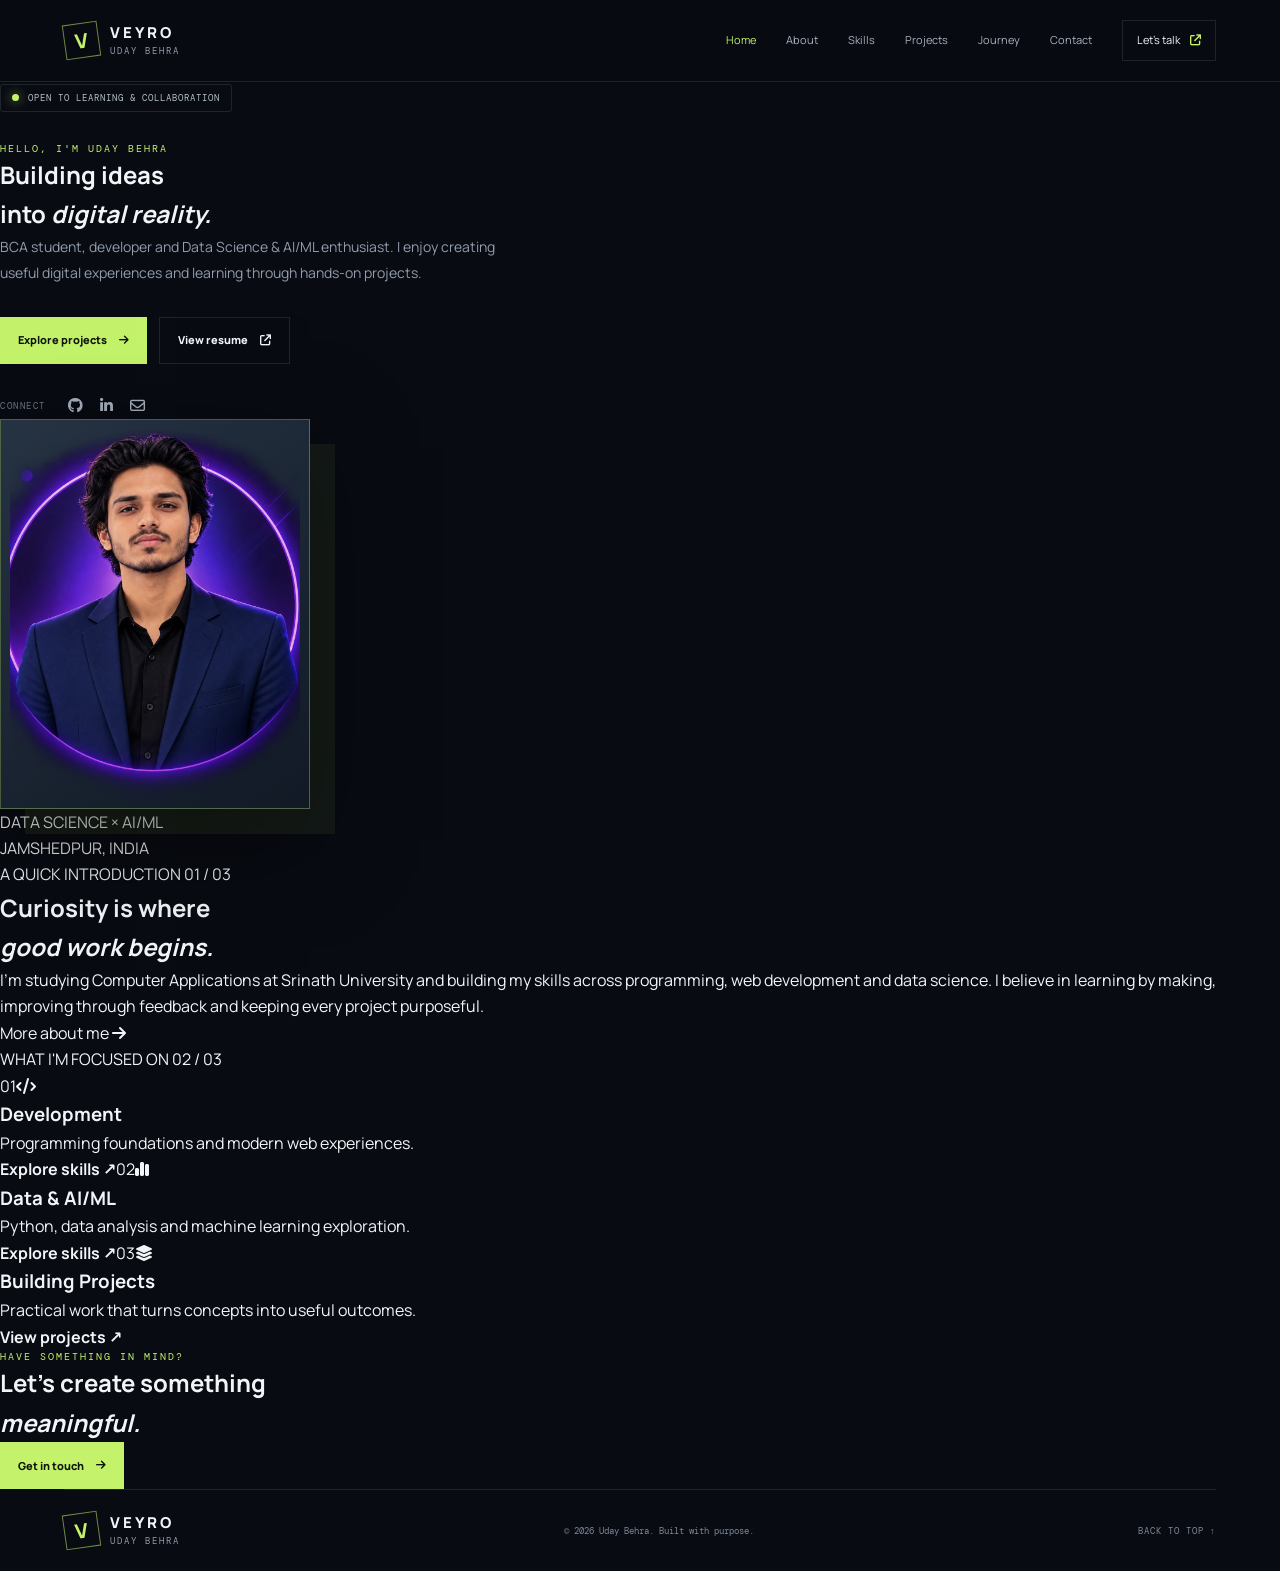
==== commit e28cfab5: "Build multi-page VEYRO homepage" ====
--- a/index.html
+++ b/index.html
@@ -1,99 +1,5 @@
-<!doctype html>
-<html lang="en">
-<head>
-  <meta charset="utf-8">
-  <meta name="viewport" content="width=device-width, initial-scale=1">
-  <meta name="theme-color" content="#080b12">
-  <meta name="description" content="Uday Behra — BCA student, developer and Data Science & AI/ML enthusiast. Explore selected projects, skills and experience.">
-  <meta property="og:title" content="Uday Behra — VEYRO">
-  <meta property="og:description" content="Build. Innovate. Evolve. — Developer • Data Science • AI/ML">
-  <meta property="og:type" content="website">
-  <title>Uday Behra — VEYRO | Developer & AI/ML Enthusiast</title>
-  <link rel="preconnect" href="https://fonts.googleapis.com">
-  <link rel="preconnect" href="https://fonts.gstatic.com" crossorigin>
-  <link href="https://fonts.googleapis.com/css2?family=DM+Mono:wght@400;500&family=Manrope:wght@400;500;600;700;800&display=swap" rel="stylesheet">
-  <link rel="stylesheet" href="https://cdnjs.cloudflare.com/ajax/libs/font-awesome/6.5.2/css/all.min.css">
-  <link rel="stylesheet" href="style.css?v=20261102-v2">
-</head>
-<body>
-  <div class="scroll-progress" id="progress"></div>
-  <header class="site-header">
-    <a class="logo" href="#home" aria-label="VEYRO home"><span class="logo-mark">V</span><span class="logo-type">VEYRO<small>UDAY BEHRA</small></span></a>
-    <button class="menu-toggle" id="menu" aria-label="Toggle navigation" aria-expanded="false"><i class="fa-solid fa-bars"></i></button>
-    <nav class="navigation" id="nav">
-      <a class="active" href="#home">Home</a><a href="#about">About</a><a href="#skills">Expertise</a><a href="#work">Projects</a><a href="#journey">Journey</a>
-      <a class="nav-contact" href="#contact">Let's talk <i class="fa-solid fa-arrow-up-right-from-square"></i></a>
-    </nav>
-  </header>
-
-  <main>
-    <section class="hero section-shell" id="home">
-      <div class="hero-content reveal">
-        <div class="availability"><span></span> OPEN TO LEARNING & COLLABORATION</div>
-        <p class="eyebrow">HELLO WORLD — I'M UDAY BEHRA</p>
-        <h1>Turning curiosity<br>into <em>real-world</em><br>technology<span class="accent-dot">.</span></h1>
-        <p class="hero-intro">BCA student, developer and Data Science &amp; AI/ML enthusiast. I enjoy building useful digital products and exploring ideas at the intersection of code and intelligence.</p>
-        <div class="hero-actions"><a class="button button-primary" href="#work">Explore projects <i class="fa-solid fa-arrow-right"></i></a><a class="button button-outline" href="assets/Uday-Behra-Resume.pdf" target="_blank" rel="noopener">View resume <i class="fa-solid fa-arrow-up-right-from-square"></i></a></div>
-        <div class="hero-social"><span>FIND ME ON</span><a href="https://github.com/UB-VEYRO" target="_blank" rel="noopener" aria-label="GitHub"><i class="fa-brands fa-github"></i></a><a href="https://www.linkedin.com/in/uday-behra-09014b256/" target="_blank" rel="noopener" aria-label="LinkedIn"><i class="fa-brands fa-linkedin-in"></i></a><a href="mailto:udaybehra219@gmail.com" aria-label="Email"><i class="fa-regular fa-envelope"></i></a></div>
-      </div>
-      <div class="hero-visual reveal">
-        <div class="visual-grid"></div><div class="visual-orbit orbit-one"></div><div class="visual-orbit orbit-two"></div>
-        <div class="portrait-frame"><img src="assets/profile.png" alt="Portrait of Uday Behra" onerror="this.style.display='none';this.parentElement.classList.add('no-photo')"><div class="portrait-fallback">UB<span>DEVELOPER / AI·ML</span></div></div>
-        <div class="float-card card-code"><span class="mini-label">CURRENT FOCUS</span><strong>Data Science <b>&amp;</b> AI/ML</strong><span class="card-line"><i></i> Learning by building</span></div>
-        <div class="float-card card-location"><i class="fa-solid fa-location-dot"></i><span>Jamshedpur, India</span></div>
-        <div class="visual-index">01 <span>/ 05</span></div>
-      </div>
-      <a class="scroll-cue" href="#about"><span></span> SCROLL TO EXPLORE</a>
-    </section>
-
-    <section class="section-shell about-section" id="about">
-      <div class="section-label"><span>01 / ABOUT</span><i></i><span>THE PERSON BEHIND THE CODE</span></div>
-      <div class="about-layout">
-        <div><p class="eyebrow">A LITTLE INTRODUCTION</p><h2>Curious mind.<br><em>Builder's mindset.</em></h2></div>
-        <div class="about-copy"><p class="large-copy">I'm Uday, a Bachelor of Computer Applications student at Srinath University (2024–2027), focused on growing as a developer and moving deeper into Data Science and Artificial Intelligence.</p><p>I learn best by making things. From academic software and web experiences to Python-based exploration, every project is a chance to solve a problem, understand a tool and get better at the craft.</p><div class="about-meta"><div><span>EDUCATION</span><b>BCA · 2024–2027</b></div><div><span>UNIVERSITY</span><b>Srinath University</b></div><div><span>BASED IN</span><b>Jamshedpur, India</b></div></div></div>
-      </div>
-    </section>
-
-    <section class="section-shell expertise-section" id="skills">
-      <div class="section-label"><span>02 / EXPERTISE</span><i></i><span>MY TOOLKIT</span></div>
-      <div class="section-heading"><div><p class="eyebrow">SKILLS &amp; TECHNOLOGIES</p><h2>Things I work <em>with.</em></h2></div><p class="section-note">A growing toolkit shaped by coursework, hands-on practice and projects.</p></div>
-      <div class="expertise-grid">
-        <article class="expertise-card"><span class="card-count">01</span><div class="expertise-icon"><i class="fa-solid fa-terminal"></i></div><h3>Programming</h3><p>Writing logic, solving problems and building foundations.</p><div class="chip-list"><span>Python</span><span>C</span><span>C++</span><span>Java</span><span>C#</span><span>JavaScript</span></div></article>
-        <article class="expertise-card"><span class="card-count">02</span><div class="expertise-icon"><i class="fa-solid fa-code"></i></div><h3>Web Development</h3><p>Creating responsive interfaces and application workflows.</p><div class="chip-list"><span>HTML</span><span>CSS</span><span>JavaScript</span><span>PHP</span><span>ASP.NET</span><span>Flask</span></div></article>
-        <article class="expertise-card"><span class="card-count">03</span><div class="expertise-icon"><i class="fa-solid fa-chart-line"></i></div><h3>Data &amp; AI/ML</h3><p>Exploring data analysis, visualisation and machine learning.</p><div class="chip-list"><span>NumPy</span><span>Pandas</span><span>Matplotlib</span><span>Seaborn</span><span>Scikit-learn</span><span>Jupyter</span></div></article>
-        <article class="expertise-card"><span class="card-count">04</span><div class="expertise-icon"><i class="fa-solid fa-database"></i></div><h3>Tools &amp; Databases</h3><p>Working with development tools and structured data.</p><div class="chip-list"><span>SQL Server</span><span>MySQL</span><span>Git</span><span>GitHub</span><span>VS Code</span><span>Power BI</span></div></article>
-      </div>
-    </section>
-
-    <section class="section-shell work-section" id="work">
-      <div class="section-label"><span>03 / SELECTED WORK</span><i></i><span>IDEAS MADE TANGIBLE</span></div>
-      <div class="section-heading"><div><p class="eyebrow">PROJECTS</p><h2>Built with purpose<span class="accent-dot">.</span></h2></div><a class="text-link" href="https://github.com/UB-VEYRO" target="_blank" rel="noopener">More on GitHub <i class="fa-solid fa-arrow-up-right-from-square"></i></a></div>
-      <div class="project-grid">
-        <article class="project-card project-wide"><a class="project-image" href="https://github.com/UB-VEYRO" target="_blank" rel="noopener"><img src="assets/projects/library-management.png" alt="Library Management System preview"><span class="image-overlay"><i class="fa-solid fa-arrow-up-right-from-square"></i></span></a><div class="project-info"><div class="project-topline"><span>01 — WEB APPLICATION</span><span>ACADEMIC PROJECT</span></div><h3>Library Management System</h3><p>A library workflow application covering book records, students, staff, issue and return operations, renewals and fine handling.</p><div class="project-tags"><span>ASP.NET</span><span>C#</span><span>SQL Server</span></div></div></article>
-        <article class="project-card"><a class="project-image project-art art-ai" href="https://mindly-ai-phi.vercel.app/" target="_blank" rel="noopener"><div class="art-symbol"><i class="fa-solid fa-brain"></i></div><span class="image-overlay"><i class="fa-solid fa-arrow-up-right-from-square"></i></span></a><div class="project-info"><div class="project-topline"><span>02 — AI PRODUCT</span><span>WEB APP</span></div><h3>Mindly AI</h3><p>An AI-focused web experience built with a modern frontend stack.</p><div class="project-tags"><span>React</span><span>Vite</span><span>Tailwind</span></div><a class="project-link" href="https://mindly-ai-phi.vercel.app/" target="_blank" rel="noopener">View project <i class="fa-solid fa-arrow-up-right-from-square"></i></a></div></article>
-        <article class="project-card"><a class="project-image project-art art-food" href="https://tech-typhoon.github.io/FoodCycle/" target="_blank" rel="noopener"><div class="art-symbol"><i class="fa-solid fa-seedling"></i></div><span class="image-overlay"><i class="fa-solid fa-arrow-up-right-from-square"></i></span></a><div class="project-info"><div class="project-topline"><span>03 — SOCIAL IMPACT</span><span>WEB PLATFORM</span></div><h3>FoodCycle / Food Bridge</h3><p>A surplus-food redistribution concept designed to connect available food with people who need it.</p><div class="project-tags"><span>Web</span><span>Social Impact</span></div><a class="project-link" href="https://tech-typhoon.github.io/FoodCycle/" target="_blank" rel="noopener">View project <i class="fa-solid fa-arrow-up-right-from-square"></i></a></div></article>
-        <article class="project-card"><div class="project-image project-art art-atm"><div class="art-symbol"><i class="fa-solid fa-building-columns"></i></div></div><div class="project-info"><div class="project-topline"><span>04 — PROGRAMMING</span><span>ACADEMIC PROJECT</span></div><h3>ATM Simulator System</h3><p>A C++ project demonstrating transaction flows, conditions and programming fundamentals.</p><div class="project-tags"><span>C++</span><span>OOP</span><span>Logic</span></div></div></article>
-        <article class="project-card"><div class="project-image project-art art-game"><div class="art-symbol"><i class="fa-solid fa-dice"></i></div></div><div class="project-info"><div class="project-topline"><span>05 — GAME LOGIC</span><span>ACADEMIC PROJECT</span></div><h3>Snake &amp; Ladder</h3><p>A C programming project built around game rules, loops and structured problem solving.</p><div class="project-tags"><span>C</span><span>Game Logic</span></div></div></article>
-        <article class="project-card"><div class="project-image project-art art-machine"><div class="art-symbol"><i class="fa-solid fa-gears"></i></div></div><div class="project-info"><div class="project-topline"><span>06 — HANDS-ON BUILD</span><span>COLLEGE PROJECT</span></div><h3>Wooden Scroll Saw Machine</h3><p>A practical build combining mechanical construction, design thinking and problem solving.</p><div class="project-tags"><span>Engineering</span><span>Design</span></div></div></article>
-      </div>
-    </section>
-
-    <section class="section-shell journey-section" id="journey">
-      <div class="section-label"><span>04 / JOURNEY</span><i></i><span>ALWAYS IN PROGRESS</span></div>
-      <div class="section-heading"><div><p class="eyebrow">EDUCATION &amp; EXPERIENCE</p><h2>The learning <em>curve.</em></h2></div><p class="section-note">Building a strong foundation while exploring where technology can take me next.</p></div>
-      <div class="journey-list">
-        <article class="journey-item"><span class="journey-date">2024 — 2027</span><div class="journey-marker"></div><div><span class="journey-type">EDUCATION</span><h3>Bachelor of Computer Applications</h3><p>Srinath University · School of Information Technology</p></div><span class="journey-status">IN PROGRESS</span></article>
-        <article class="journey-item"><span class="journey-date">CURRENT</span><div class="journey-marker"></div><div><span class="journey-type">INTERNSHIP</span><h3>Data Science with AI/ML</h3><p>Persevex EdTech · Practical learning in data science and machine learning.</p></div><span class="journey-status">LEARNING</span></article>
-        <article class="journey-item"><span class="journey-date">ONGOING</span><div class="journey-marker"></div><div><span class="journey-type">PERSONAL DEVELOPMENT</span><h3>Projects, practice &amp; exploration</h3><p>Strengthening Python, data tools, web development and problem-solving through hands-on work.</p></div><span class="journey-status">EVOLVING</span></article>
-      </div>
-      <div class="certificates"><div class="certificate-heading"><span class="eyebrow">LEARNING MILESTONES</span><span>SELECTED CERTIFICATES</span></div><div class="certificate-grid"><article><img src="assets/certificates/machine-learning-internship.png" alt="Machine Learning with Python certificate"><div><b>Machine Learning with Python</b><span>Internship / learning credential</span></div></article><article><img src="assets/certificates/dsa-bootcamp.png" alt="DSA bootcamp certificate"><div><b>DSA for DeepTech</b><span>Bootcamp participation</span></div></article></div></div>
-    </section>
-
-    <section class="contact-section section-shell" id="contact">
-      <div class="contact-panel"><div class="contact-copy"><p class="eyebrow">05 / GET IN TOUCH</p><h2>Let's make<br>something <em>matter.</em></h2><p>Have a project idea, collaboration in mind, or just want to connect? My inbox is open.</p><a class="button button-primary" href="mailto:udaybehra219@gmail.com">Start a conversation <i class="fa-solid fa-arrow-up-right-from-square"></i></a></div><div class="contact-details"><span class="detail-label">CONTACT DETAILS</span><a href="mailto:udaybehra219@gmail.com"><i class="fa-regular fa-envelope"></i> udaybehra219@gmail.com</a><a href="tel:+919430712167"><i class="fa-solid fa-phone"></i> +91 9430712167</a><span><i class="fa-solid fa-location-dot"></i> Jamshedpur, India</span><div class="contact-social"><a href="https://github.com/UB-VEYRO" target="_blank" rel="noopener">GITHUB <i class="fa-solid fa-arrow-up-right-from-square"></i></a><a href="https://www.linkedin.com/in/uday-behra-09014b256/" target="_blank" rel="noopener">LINKEDIN <i class="fa-solid fa-arrow-up-right-from-square"></i></a></div></div></div>
-    </section>
-  </main>
-  <footer class="site-footer"><a class="logo" href="#home"><span class="logo-mark">V</span><span class="logo-type">VEYRO<small>UDAY BEHRA</small></span></a><p>© <span id="year"></span> Uday Behra. Designed to evolve.</p><a href="#home">BACK TO TOP ↑</a></footer>
-  <script src="script.js?v=20261102-v2"></script>
-</body>
-</html>+<!doctype html><html lang="en"><head><meta charset="utf-8"><meta name="viewport" content="width=device-width,initial-scale=1"><meta name="theme-color" content="#101116"><meta name="description" content="Uday Behra — BCA student, developer and Data Science & AI/ML enthusiast."><title>Home | VEYRO — Uday Behra</title><link rel="preconnect" href="https://fonts.googleapis.com"><link rel="preconnect" href="https://fonts.gstatic.com" crossorigin><link href="https://fonts.googleapis.com/css2?family=DM+Mono:wght@400;500&family=Manrope:wght@400;500;600;700;800&display=swap" rel="stylesheet"><link rel="stylesheet" href="https://cdnjs.cloudflare.com/ajax/libs/font-awesome/6.5.2/css/all.min.css"><link rel="stylesheet" href="style.css?v=veyro-multipage-1"></head><body id="top"><div class="scroll-progress" id="progress"></div><header class="site-header"><a class="logo" href="index.html"><span class="logo-mark">V</span><span class="logo-type">VEYRO<small>UDAY BEHRA</small></span></a><button class="menu-toggle" id="menu" aria-label="Toggle navigation" aria-expanded="false"><i class="fa-solid fa-bars"></i></button><nav class="navigation" id="nav"><a class="active" href="index.html">Home</a><a class="" href="about.html">About</a><a class="" href="skills.html">Skills</a><a class="" href="projects.html">Projects</a><a class="" href="journey.html">Journey</a><a class="" href="contact.html">Contact</a><a class="nav-contact" href="contact.html">Let's talk <i class="fa-solid fa-arrow-up-right-from-square"></i></a></nav></header><main>
+<section class="home-hero page-shell"><div class="home-copy reveal"><div class="availability"><span></span> OPEN TO LEARNING & COLLABORATION</div><p class="eyebrow">HELLO, I'M UDAY BEHRA</p><h1>Building ideas<br>into <em>digital reality.</em></h1><p class="hero-intro">BCA student, developer and Data Science &amp; AI/ML enthusiast. I enjoy creating useful digital experiences and learning through hands-on projects.</p><div class="hero-actions"><a class="button button-primary" href="projects.html">Explore projects <i class="fa-solid fa-arrow-right"></i></a><a class="button button-outline" href="assets/Uday-Behra-Resume.pdf" target="_blank" rel="noopener">View resume <i class="fa-solid fa-arrow-up-right-from-square"></i></a></div><div class="hero-social"><span>CONNECT</span><a href="https://github.com/UB-VEYRO" target="_blank" rel="noopener" aria-label="GitHub"><i class="fa-brands fa-github"></i></a><a href="https://www.linkedin.com/in/uday-behra-09014b256/" target="_blank" rel="noopener" aria-label="LinkedIn"><i class="fa-brands fa-linkedin-in"></i></a><a href="mailto:udaybehra219@gmail.com" aria-label="Email"><i class="fa-regular fa-envelope"></i></a></div></div><div class="home-visual reveal"><div class="portrait-frame"><img src="assets/profile.png" alt="Portrait of Uday Behra" onerror="this.style.display='none';this.parentElement.classList.add('no-photo')"><div class="portrait-fallback">UB<span>DEVELOPER / AI·ML</span></div></div><div class="visual-note note-top">DATA SCIENCE <span>×</span> AI/ML</div><div class="visual-note note-bottom">JAMSHEDPUR, INDIA</div></div></section>
+<section class="home-intro page-shell section-block"><div class="section-kicker">A QUICK INTRODUCTION <span>01 / 03</span></div><div class="home-intro-grid"><h2 class="reveal">Curiosity is where<br><em>good work begins.</em></h2><div class="reveal"><p>I’m studying Computer Applications at Srinath University and building my skills across programming, web development and data science. I believe in learning by making, improving through feedback and keeping every project purposeful.</p><a class="under-link" href="about.html">More about me <i class="fa-solid fa-arrow-right"></i></a></div></div></section>
+<section class="home-focus section-block"><div class="page-shell"><div class="section-kicker">WHAT I'M FOCUSED ON <span>02 / 03</span></div><div class="focus-grid"><a class="focus-card reveal" href="skills.html"><span>01</span><i class="fa-solid fa-code"></i><h3>Development</h3><p>Programming foundations and modern web experiences.</p><b>Explore skills ↗</b></a><a class="focus-card reveal" href="skills.html"><span>02</span><i class="fa-solid fa-chart-simple"></i><h3>Data &amp; AI/ML</h3><p>Python, data analysis and machine learning exploration.</p><b>Explore skills ↗</b></a><a class="focus-card reveal" href="projects.html"><span>03</span><i class="fa-solid fa-layer-group"></i><h3>Building Projects</h3><p>Practical work that turns concepts into useful outcomes.</p><b>View projects ↗</b></a></div></div></section>
+<section class="home-bottom page-shell"><div><p class="eyebrow">HAVE SOMETHING IN MIND?</p><h2>Let's create something<br><em>meaningful.</em></h2></div><a class="button button-primary" href="contact.html">Get in touch <i class="fa-solid fa-arrow-right"></i></a></section></main><footer class="site-footer"><a class="logo" href="index.html"><span class="logo-mark">V</span><span class="logo-type">VEYRO<small>UDAY BEHRA</small></span></a><p>© <span id="year"></span> Uday Behra. Built with purpose.</p><a href="#top">BACK TO TOP ↑</a></footer><script src="script.js?v=veyro-multipage-1"></script></body></html>
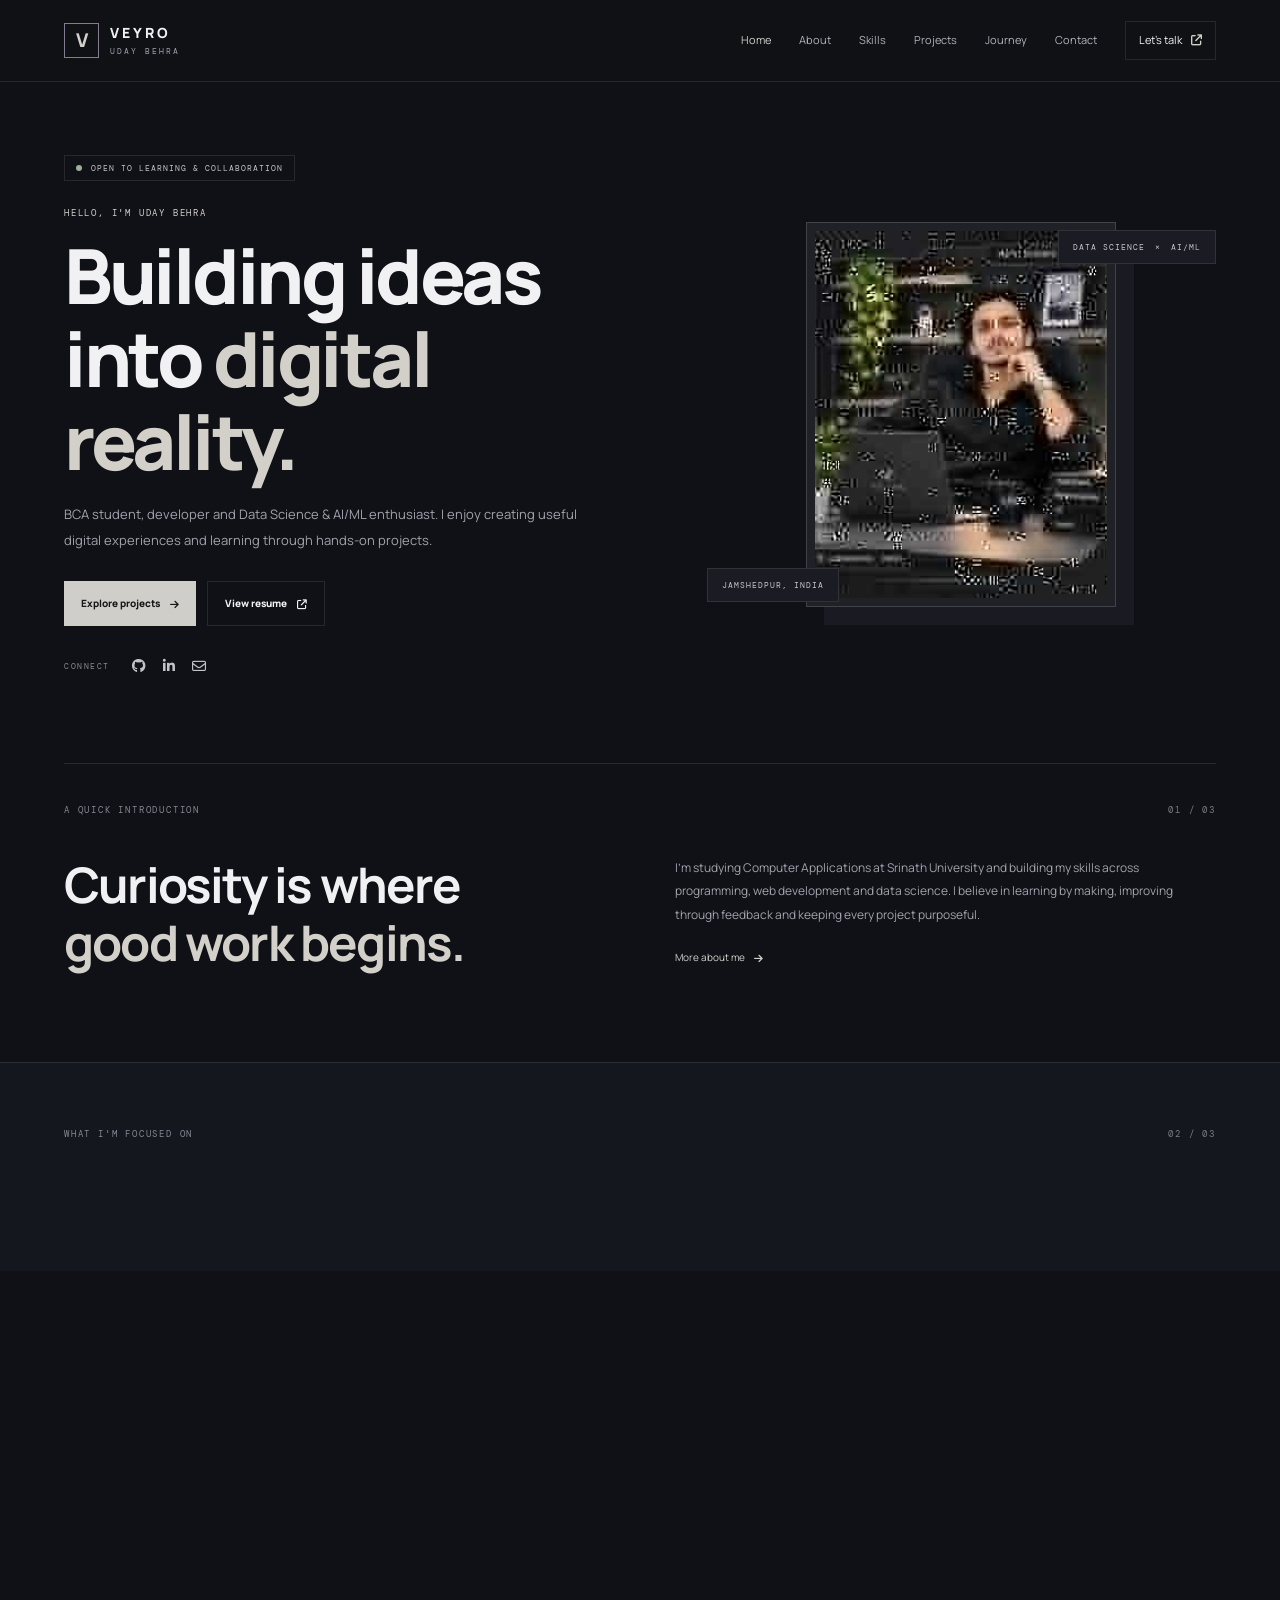
==== commit e95b0c28: "Add new VEYRO office portrait to portfolio hero" ====
--- a/index.html
+++ b/index.html
@@ -1,5 +1,5 @@
 <!doctype html><html lang="en"><head><meta charset="utf-8"><meta name="viewport" content="width=device-width,initial-scale=1"><meta name="theme-color" content="#101116"><meta name="description" content="Uday Behra — BCA student, developer and Data Science & AI/ML enthusiast."><title>Home | VEYRO — Uday Behra</title><link rel="preconnect" href="https://fonts.googleapis.com"><link rel="preconnect" href="https://fonts.gstatic.com" crossorigin><link href="https://fonts.googleapis.com/css2?family=DM+Mono:wght@400;500&family=Manrope:wght@400;500;600;700;800&display=swap" rel="stylesheet"><link rel="stylesheet" href="https://cdnjs.cloudflare.com/ajax/libs/font-awesome/6.5.2/css/all.min.css"><link rel="stylesheet" href="style.css?v=veyro-multipage-1"></head><body id="top"><div class="scroll-progress" id="progress"></div><header class="site-header"><a class="logo" href="index.html"><span class="logo-mark">V</span><span class="logo-type">VEYRO<small>UDAY BEHRA</small></span></a><button class="menu-toggle" id="menu" aria-label="Toggle navigation" aria-expanded="false"><i class="fa-solid fa-bars"></i></button><nav class="navigation" id="nav"><a class="active" href="index.html">Home</a><a class="" href="about.html">About</a><a class="" href="skills.html">Skills</a><a class="" href="projects.html">Projects</a><a class="" href="journey.html">Journey</a><a class="" href="contact.html">Contact</a><a class="nav-contact" href="contact.html">Let's talk <i class="fa-solid fa-arrow-up-right-from-square"></i></a></nav></header><main>
-<section class="home-hero page-shell"><div class="home-copy reveal"><div class="availability"><span></span> OPEN TO LEARNING & COLLABORATION</div><p class="eyebrow">HELLO, I'M UDAY BEHRA</p><h1>Building ideas<br>into <em>digital reality.</em></h1><p class="hero-intro">BCA student, developer and Data Science &amp; AI/ML enthusiast. I enjoy creating useful digital experiences and learning through hands-on projects.</p><div class="hero-actions"><a class="button button-primary" href="projects.html">Explore projects <i class="fa-solid fa-arrow-right"></i></a><a class="button button-outline" href="assets/Uday-Behra-Resume.pdf" target="_blank" rel="noopener">View resume <i class="fa-solid fa-arrow-up-right-from-square"></i></a></div><div class="hero-social"><span>CONNECT</span><a href="https://github.com/UB-VEYRO" target="_blank" rel="noopener" aria-label="GitHub"><i class="fa-brands fa-github"></i></a><a href="https://www.linkedin.com/in/uday-behra-09014b256/" target="_blank" rel="noopener" aria-label="LinkedIn"><i class="fa-brands fa-linkedin-in"></i></a><a href="mailto:udaybehra219@gmail.com" aria-label="Email"><i class="fa-regular fa-envelope"></i></a></div></div><div class="home-visual reveal"><div class="portrait-frame"><img src="assets/profile.png" alt="Portrait of Uday Behra" onerror="this.style.display='none';this.parentElement.classList.add('no-photo')"><div class="portrait-fallback">UB<span>DEVELOPER / AI·ML</span></div></div><div class="visual-note note-top">DATA SCIENCE <span>×</span> AI/ML</div><div class="visual-note note-bottom">JAMSHEDPUR, INDIA</div></div></section>
+<section class="home-hero page-shell"><div class="home-copy reveal"><div class="availability"><span></span> OPEN TO LEARNING & COLLABORATION</div><p class="eyebrow">HELLO, I'M UDAY BEHRA</p><h1>Building ideas<br>into <em>digital reality.</em></h1><p class="hero-intro">BCA student, developer and Data Science &amp; AI/ML enthusiast. I enjoy creating useful digital experiences and learning through hands-on projects.</p><div class="hero-actions"><a class="button button-primary" href="projects.html">Explore projects <i class="fa-solid fa-arrow-right"></i></a><a class="button button-outline" href="assets/Uday-Behra-Resume.pdf" target="_blank" rel="noopener">View resume <i class="fa-solid fa-arrow-up-right-from-square"></i></a></div><div class="hero-social"><span>CONNECT</span><a href="https://github.com/UB-VEYRO" target="_blank" rel="noopener" aria-label="GitHub"><i class="fa-brands fa-github"></i></a><a href="https://www.linkedin.com/in/uday-behra-09014b256/" target="_blank" rel="noopener" aria-label="LinkedIn"><i class="fa-brands fa-linkedin-in"></i></a><a href="mailto:udaybehra219@gmail.com" aria-label="Email"><i class="fa-regular fa-envelope"></i></a></div></div><div class="home-visual reveal"><div class="portrait-frame"><img src="assets/veyro-profile.jpg" alt="Portrait of Uday Behra" onerror="this.style.display='none';this.parentElement.classList.add('no-photo')"><div class="portrait-fallback">UB<span>DEVELOPER / AI·ML</span></div></div><div class="visual-note note-top">DATA SCIENCE <span>×</span> AI/ML</div><div class="visual-note note-bottom">JAMSHEDPUR, INDIA</div></div></section>
 <section class="home-intro page-shell section-block"><div class="section-kicker">A QUICK INTRODUCTION <span>01 / 03</span></div><div class="home-intro-grid"><h2 class="reveal">Curiosity is where<br><em>good work begins.</em></h2><div class="reveal"><p>I’m studying Computer Applications at Srinath University and building my skills across programming, web development and data science. I believe in learning by making, improving through feedback and keeping every project purposeful.</p><a class="under-link" href="about.html">More about me <i class="fa-solid fa-arrow-right"></i></a></div></div></section>
 <section class="home-focus section-block"><div class="page-shell"><div class="section-kicker">WHAT I'M FOCUSED ON <span>02 / 03</span></div><div class="focus-grid"><a class="focus-card reveal" href="skills.html"><span>01</span><i class="fa-solid fa-code"></i><h3>Development</h3><p>Programming foundations and modern web experiences.</p><b>Explore skills ↗</b></a><a class="focus-card reveal" href="skills.html"><span>02</span><i class="fa-solid fa-chart-simple"></i><h3>Data &amp; AI/ML</h3><p>Python, data analysis and machine learning exploration.</p><b>Explore skills ↗</b></a><a class="focus-card reveal" href="projects.html"><span>03</span><i class="fa-solid fa-layer-group"></i><h3>Building Projects</h3><p>Practical work that turns concepts into useful outcomes.</p><b>View projects ↗</b></a></div></div></section>
 <section class="home-bottom page-shell"><div><p class="eyebrow">HAVE SOMETHING IN MIND?</p><h2>Let's create something<br><em>meaningful.</em></h2></div><a class="button button-primary" href="contact.html">Get in touch <i class="fa-solid fa-arrow-right"></i></a></section></main><footer class="site-footer"><a class="logo" href="index.html"><span class="logo-mark">V</span><span class="logo-type">VEYRO<small>UDAY BEHRA</small></span></a><p>© <span id="year"></span> Uday Behra. Built with purpose.</p><a href="#top">BACK TO TOP ↑</a></footer><script src="script.js?v=veyro-multipage-1"></script></body></html>
--- a/style.css
+++ b/style.css
@@ -1,5 +1,5 @@
-:root{--bg:#080b12;--surface:#0d121c;--surface2:#111925;--line:rgba(218,230,255,.11);--text:#f2f5f8;--muted:#929cab;--soft:#c2cad5;--lime:#c4f36b;--cyan:#78e2d0;--max:1180px}*{box-sizing:border-box;margin:0;padding:0}html{scroll-behavior:smooth;scroll-padding-top:90px}body{background:var(--bg);color:var(--text);font-family:Manrope,system-ui,sans-serif;line-height:1.65;overflow-x:hidden}a{color:inherit;text-decoration:none}img{display:block;max-width:100%}button{font:inherit}.scroll-progress{position:fixed;z-index:2000;top:0;left:0;height:2px;width:0;background:var(--lime)}.site-header{height:82px;padding:0 max(5%,calc((100% - var(--max))/2));display:flex;align-items:center;justify-content:space-between;position:sticky;top:0;z-index:1000;background:rgba(8,11,18,.88);backdrop-filter:blur(18px);border-bottom:1px solid var(--line)}.logo{display:flex;align-items:center;gap:11px}.logo-mark{width:35px;height:35px;border:1px solid rgba(196,243,107,.55);color:var(--lime);display:grid;place-items:center;font-size:20px;font-weight:800;transform:rotate(-8deg)}.logo-type{font-size:15px;letter-spacing:3px;font-weight:800;line-height:1.15}.logo-type small{display:block;font:9px 'DM Mono',monospace;letter-spacing:2px;color:var(--muted);margin-top:4px}.navigation{display:flex;align-items:center;gap:30px}.navigation>a{font-size:11px;color:#a9b2c0;transition:.2s}.navigation>a:hover,.navigation>a.active{color:var(--lime)}.navigation .nav-contact{border:1px solid var(--line);padding:10px 14px;color:var(--text)}.navigation .nav-contact i{color:var(--lime);margin-left:8px}.menu-toggle{display:none;background:none;border:0;color:white;font-size:20px}.section-shell{width:min(var(--max),90%);margin-inline:auto}.hero{min-height:690px;position:relative;display:grid;grid-template-columns:1.05fr .95fr;align-items:center;gap:35px;padding:70px 0 105px}.availability{display:inline-flex;align-items:center;gap:9px;border:1px solid var(--line);padding:7px 11px;border-radius:3px;color:#b5c0cb;font:9px 'DM Mono',monospace;letter-spacing:1px;margin-bottom:30px}.availability span,.card-line i{width:7px;height:7px;border-radius:50%;background:var(--lime);box-shadow:0 0 12px rgba(196,243,107,.7)}.eyebrow,.section-label,.mini-label,.detail-label{font:10px 'DM Mono',monospace;letter-spacing:2px;color:var(--lime)}.hero h1{font-size:clamp(48px,6.1vw,79px);line-height:1.08;letter-spacing:-4px;font-weight:800;margin:17px 0 22px}.hero h1 em,.about-layout h2 em,.section-heading h2 em,.contact-copy h2 em{font-style:normal;color:var(--lime)}.accent-dot{color:var(--lime)}.hero-intro{max-width:520px;color:var(--muted);font-size:14px;line-height:1.9}.hero-actions{display:flex;gap:12px;margin:30px 0 30px}.button{min-height:47px;padding:0 18px;display:inline-flex;align-items:center;justify-content:center;gap:12px;font-size:11px;font-weight:800;transition:.25s}.button-primary{background:var(--lime);color:#10150b}.button-outline{border:1px solid var(--line);color:var(--text)}.button:hover{transform:translateY(-3px)}.button i{font-size:11px}.hero-social{display:flex;align-items:center;gap:17px}.hero-social>span{font:9px 'DM Mono',monospace;letter-spacing:1.5px;color:#6f7b8b;margin-right:5px}.hero-social a{color:#aab4c2;font-size:15px}.hero-social a:hover{color:var(--lime)}.hero-visual{height:510px;position:relative;display:grid;place-items:center}.visual-grid{position:absolute;inset:7% 3%;opacity:.22;background-image:linear-gradient(rgba(120,226,208,.16) 1px,transparent 1px),linear-gradient(90deg,rgba(120,226,208,.16) 1px,transparent 1px);background-size:35px 35px;mask-image:radial-gradient(ellipse,black,transparent 72%)}.visual-orbit{position:absolute;border:1px solid rgba(196,243,107,.23);border-radius:50%;transform:rotate(-28deg)}.orbit-one{width:420px;height:300px}.orbit-two{width:350px;height:460px;transform:rotate(42deg);border-color:rgba(120,226,208,.19)}.portrait-frame{position:relative;z-index:2;width:310px;height:390px;background:linear-gradient(145deg,#263343,#111925);border:1px solid rgba(196,243,107,.3);padding:9px;box-shadow:25px 25px 0 rgba(196,243,107,.055),0 30px 90px #0008;overflow:hidden}.portrait-frame img{width:100%;height:100%;object-fit:cover;object-position:center;filter:saturate(.78)}.portrait-fallback{display:none}.portrait-frame.no-photo{display:grid;place-items:center}.portrait-frame.no-photo .portrait-fallback{display:flex;flex-direction:column;align-items:center;font-size:90px;font-weight:800;color:var(--lime)}.portrait-fallback span{font:10px 'DM Mono',monospace;letter-spacing:2px;color:var(--muted)}.float-card{position:absolute;z-index:3;background:#111925;border:1px solid var(--line);box-shadow:0 15px 40px #0006;padding:14px 17px}.card-code{left:-1%;bottom:82px}.mini-label{font-size:8px}.card-code strong{display:block;font-size:14px;margin:4px 0}.card-code strong b{color:var(--lime)}.card-line{display:flex;align-items:center;gap:7px;color:var(--muted);font:9px 'DM Mono',monospace}.card-line i{width:5px;height:5px}.card-location{right:-1%;top:90px;display:flex;align-items:center;gap:9px;font-size:10px;color:#c3ccd7}.card-location i{color:var(--lime)}.visual-index{position:absolute;right:3%;bottom:8px;color:var(--lime);font:11px 'DM Mono',monospace}.visual-index span{color:#677383}.scroll-cue{position:absolute;bottom:25px;left:0;display:flex;align-items:center;gap:12px;color:#6f7b8b;font:9px 'DM Mono',monospace;letter-spacing:1.5px}.scroll-cue span{height:1px;width:35px;background:var(--lime)}.about-section,.expertise-section,.work-section,.journey-section{padding-top:95px;padding-bottom:105px;border-top:1px solid var(--line)}.section-label{display:flex;align-items:center;gap:15px;color:#8793a3;font-size:9px}.section-label i{height:1px;width:42px;background:var(--lime);opacity:.65}.about-layout{display:grid;grid-template-columns:.9fr 1.1fr;gap:90px;margin-top:55px}.about-layout h2,.section-heading h2{font-size:clamp(36px,4.3vw,55px);line-height:1.15;letter-spacing:-2px;margin-top:14px}.about-copy{padding-top:5px}.large-copy{font-size:17px;line-height:1.8;color:#dce3ea;margin-bottom:17px}.about-copy>p:not(.large-copy){font-size:12px;color:var(--muted);line-height:1.9}.about-meta{display:grid;grid-template-columns:repeat(3,1fr);gap:15px;border-top:1px solid var(--line);margin-top:32px;padding-top:20px}.about-meta span,.about-meta b{display:block}.about-meta span{font:8px 'DM Mono',monospace;letter-spacing:1px;color:#8290a0;margin-bottom:6px}.about-meta b{font-size:10px;color:#e2e8ef}.expertise-section{background:#0b1018;width:100%;padding-left:max(5%,calc((100% - var(--max))/2));padding-right:max(5%,calc((100% - var(--max))/2))}.section-heading{display:flex;align-items:end;justify-content:space-between;gap:30px;margin:45px 0 35px}.section-heading h2{margin-top:10px}.section-note{max-width:290px;color:var(--muted);font-size:11px;line-height:1.8}.expertise-grid{display:grid;grid-template-columns:repeat(4,1fr);gap:13px}.expertise-card{position:relative;min-height:260px;padding:25px 21px;background:var(--surface);border:1px solid var(--line);transition:.25s}.expertise-card:hover{border-color:rgba(196,243,107,.45);transform:translateY(-4px)}.card-count{position:absolute;right:18px;top:17px;color:#657183;font:9px 'DM Mono',monospace}.expertise-icon{width:39px;height:39px;display:grid;place-items:center;color:var(--lime);background:rgba(196,243,107,.08);border:1px solid rgba(196,243,107,.16);margin-bottom:24px}.expertise-card h3{font-size:15px;margin-bottom:8px}.expertise-card>p{font-size:10px;color:var(--muted);min-height:42px;line-height:1.7}.chip-list,.project-tags{display:flex;flex-wrap:wrap;gap:6px;margin-top:16px}.chip-list span,.project-tags span{padding:5px 7px;border:1px solid var(--line);font:8px 'DM Mono',monospace;color:#aeb9c7}.work-section .section-heading{margin-bottom:32px}.text-link,.project-link{font-size:10px;color:var(--lime)}.text-link i,.project-link i{margin-left:7px}.project-grid{display:grid;grid-template-columns:repeat(2,1fr);gap:18px}.project-card{background:var(--surface);border:1px solid var(--line);overflow:hidden;transition:.25s}.project-card:hover{transform:translateY(-4px);border-color:rgba(196,243,107,.4)}.project-wide{grid-column:span 2;display:grid;grid-template-columns:1.08fr .92fr}.project-image{height:205px;display:grid;place-items:center;position:relative;overflow:hidden;background:#151e2a}.project-wide .project-image{height:100%;min-height:290px}.project-image>img{width:100%;height:100%;object-fit:cover;transition:.5s}.project-card:hover .project-image>img{transform:scale(1.04)}.image-overlay{position:absolute;inset:0;display:grid;place-items:center;background:#080b12aa;color:var(--lime);opacity:0;transition:.25s}.project-image:hover .image-overlay{opacity:1}.image-overlay i{width:42px;height:42px;border:1px solid rgba(196,243,107,.5);display:grid;place-items:center}.project-info{padding:22px 23px 24px}.project-topline{display:flex;justify-content:space-between;gap:10px;color:#8591a0;font:8px 'DM Mono',monospace;letter-spacing:.8px}.project-info h3{font-size:19px;margin:13px 0 7px}.project-info p{font-size:10px;line-height:1.8;color:var(--muted)}.project-tags{margin-top:15px}.project-link{display:inline-block;margin-top:16px}.project-art{background:radial-gradient(circle at 50% 40%,#273a43,#101722 70%)}.art-symbol{width:100px;height:100px;border:1px solid rgba(196,243,107,.3);border-radius:50%;display:grid;place-items:center;color:var(--lime);font-size:36px;box-shadow:0 0 55px rgba(196,243,107,.09)}.art-food{background:radial-gradient(circle at 50% 40%,#24483c,#101a19 70%)}.art-food .art-symbol{color:#8de0ae;border-color:#8de0ae66}.art-atm{background:radial-gradient(circle at 50% 40%,#3a2e23,#17140f 70%)}.art-atm .art-symbol{color:#f2bd79;border-color:#f2bd7966}.art-game{background:radial-gradient(circle at 50% 40%,#392c4a,#17121e 70%)}.art-game .art-symbol{color:#c69cff;border-color:#c69cff66}.art-machine{background:radial-gradient(circle at 50% 40%,#233b49,#101821 70%)}.art-machine .art-symbol{color:#83d8ed;border-color:#83d8ed66}.journey-section{background:#0b1018;width:100%;padding-left:max(5%,calc((100% - var(--max))/2));padding-right:max(5%,calc((100% - var(--max))/2))}.journey-list{margin-top:45px;border-top:1px solid var(--line)}.journey-item{display:grid;grid-template-columns:125px 15px 1fr auto;align-items:start;gap:22px;padding:25px 0;border-bottom:1px solid var(--line)}.journey-date{font:10px 'DM Mono',monospace;color:#9ba7b5;padding-top:4px}.journey-marker{width:9px;height:9px;border:2px solid var(--lime);border-radius:50%;margin-top:5px;box-shadow:0 0 13px #c4f36b55}.journey-type{font:8px 'DM Mono',monospace;letter-spacing:1.5px;color:var(--lime)}.journey-item h3{font-size:16px;margin:5px 0}.journey-item p{font-size:10px;color:var(--muted)}.journey-status{font:8px 'DM Mono',monospace;color:#a7b1be;border:1px solid var(--line);padding:5px 8px}.certificates{margin-top:55px}.certificate-heading{display:flex;justify-content:space-between;align-items:center;margin-bottom:17px}.certificate-heading>span:last-child{font:8px 'DM Mono',monospace;color:#778494;letter-spacing:1px}.certificate-grid{display:grid;grid-template-columns:1fr 1fr;gap:13px}.certificate-grid article{display:flex;align-items:center;gap:15px;padding:13px;background:var(--surface);border:1px solid var(--line)}.certificate-grid img{width:105px;height:70px;object-fit:cover;background:#151e2a}.certificate-grid b,.certificate-grid span{display:block}.certificate-grid b{font-size:11px}.certificate-grid span{font-size:9px;color:var(--muted);margin-top:5px}.contact-section{padding-top:95px;padding-bottom:85px}.contact-panel{display:grid;grid-template-columns:1.2fr .8fr;gap:50px;padding:55px;background:#111925;border:1px solid rgba(196,243,107,.2);position:relative;overflow:hidden}.contact-panel:after{content:"";position:absolute;width:350px;height:350px;right:15%;top:-230px;border:1px solid rgba(196,243,107,.13);border-radius:50%;box-shadow:0 0 0 40px rgba(196,243,107,.025),0 0 0 80px rgba(196,243,107,.02);pointer-events:none}.contact-copy,.contact-details{position:relative;z-index:1}.contact-copy h2{font-size:clamp(42px,5vw,64px);line-height:1.08;letter-spacing:-3px;margin:14px 0}.contact-copy>p:not(.eyebrow){font-size:11px;color:var(--muted);max-width:380px;margin-bottom:24px}.contact-copy .button{display:inline-flex}.contact-details{align-self:center;display:grid;gap:17px}.detail-label{margin-bottom:5px}.contact-details>a,.contact-details>span{font-size:10px;color:#c4ccd6;display:flex;align-items:center;gap:12px}.contact-details i{width:17px;color:var(--lime)}.contact-social{display:flex;gap:18px;margin-top:14px;padding-top:17px;border-top:1px solid var(--line)}.contact-social a{font:8px 'DM Mono',monospace;letter-spacing:1px;color:#aeb8c5}.contact-social i{font-size:8px;margin-left:4px}.site-footer{width:min(var(--max),90%);margin:auto;padding:23px 0;display:flex;align-items:center;justify-content:space-between;gap:20px;border-top:1px solid var(--line)}.site-footer p,.site-footer>a:last-child{font:9px 'DM Mono',monospace;color:#7d8998}.site-footer>a:last-child{letter-spacing:1px}.reveal{opacity:0;transform:translateY(20px);transition:opacity .7s ease,transform .7s ease}.reveal.visible{opacity:1;transform:none}
-@media(max-width:950px){.navigation{gap:17px}.navigation>a{font-size:10px}.hero{min-height:630px}.hero-visual{height:440px}.portrait-frame{width:270px;height:340px}.orbit-one{width:350px;height:260px}.orbit-two{height:380px}.expertise-grid{grid-template-columns:repeat(2,1fr)}.about-layout{gap:45px}.contact-panel{padding:38px;gap:25px}}
-@media(max-width:700px){.site-header{height:70px}.menu-toggle{display:block}.navigation{display:none;position:absolute;top:70px;left:0;right:0;background:#0b1018;padding:20px 5%;border-bottom:1px solid var(--line);align-items:stretch;gap:0}.navigation.show{display:flex;flex-direction:column}.navigation>a{padding:12px 0;font-size:12px}.navigation .nav-contact{margin-top:8px;padding:12px}.hero{grid-template-columns:1fr;padding:55px 0 95px;gap:10px}.hero-content{text-align:center}.availability{margin-bottom:22px}.hero h1{font-size:clamp(43px,11vw,65px);letter-spacing:-2.8px}.hero-intro{margin:auto}.hero-actions,.hero-social{justify-content:center}.hero-visual{height:390px;margin-top:15px}.portrait-frame{width:245px;height:305px}.orbit-one{width:320px;height:230px}.orbit-two{height:350px}.card-code{left:0;bottom:55px}.card-location{right:0;top:55px}.scroll-cue{bottom:25px}.about-layout{grid-template-columns:1fr;gap:25px;margin-top:35px}.about-section,.expertise-section,.work-section,.journey-section{padding-top:70px;padding-bottom:75px}.section-heading{align-items:start;flex-direction:column;margin:35px 0 25px}.section-note{max-width:420px}.project-grid{grid-template-columns:1fr}.project-wide{grid-column:auto;display:block}.project-wide .project-image{height:210px;min-height:0}.journey-item{grid-template-columns:75px 12px 1fr;gap:12px}.journey-status{grid-column:3;justify-self:start;margin-top:3px}.contact-panel{grid-template-columns:1fr;padding:30px 23px;gap:35px}.contact-section{padding-top:70px;padding-bottom:65px}.site-footer{flex-wrap:wrap}.site-footer p{order:3;width:100%}}
-@media(max-width:460px){.section-shell{width:90%}.hero h1{font-size:43px}.hero-actions{flex-direction:column}.button{width:100%}.hero-visual{height:350px}.portrait-frame{width:220px;height:280px}.orbit-one{width:280px}.orbit-two{height:320px}.float-card{padding:10px 12px}.card-code{left:-3%}.card-location{right:-3%;font-size:9px}.about-meta{grid-template-columns:1fr 1fr}.expertise-grid{grid-template-columns:1fr}.expertise-card{min-height:0}.expertise-card>p{min-height:0}.certificate-grid{grid-template-columns:1fr}.certificate-grid img{width:90px}.project-topline{font-size:7px}.project-info{padding:19px}.journey-item{grid-template-columns:65px 10px 1fr;gap:9px}.journey-item h3{font-size:13px}.journey-item p{font-size:9px}.journey-date{font-size:8px}.site-footer{gap:12px}.site-footer p{font-size:8px}}
-@media(prefers-reduced-motion:reduce){html{scroll-behavior:auto}*,*:before,*:after{transition:none!important;animation:none!important}.reveal{opacity:1;transform:none}}+:root{--bg:#101116;--surface:#171920;--surface2:#1d2028;--line:rgba(238,240,245,.1);--text:#f1f1f3;--muted:#a0a3ad;--soft:#c8c9cf;--accent:#aaa8a2;--accent2:#d2d0c9;--max:1160px}*{box-sizing:border-box;margin:0;padding:0}html{scroll-behavior:smooth;scroll-padding-top:90px}body{animation:pageEnter .42s ease both;transition:opacity .22s ease; background:var(--bg);color:var(--text);font-family:Manrope,system-ui,sans-serif;line-height:1.7;overflow-x:hidden}a{color:inherit;text-decoration:none}img{display:block;max-width:100%}button,input,textarea{font:inherit}.scroll-progress{position:fixed;z-index:2000;top:0;left:0;height:2px;width:0;background:var(--accent)}.site-header{height:82px;padding:0 max(5%,calc((100% - var(--max))/2));display:flex;align-items:center;justify-content:space-between;position:sticky;top:0;z-index:1000;background:rgba(16,17,22,.94);backdrop-filter:blur(16px);border-bottom:1px solid var(--line)}.logo{display:flex;align-items:center;gap:11px}.logo-mark{width:35px;height:35px;border:1px solid #837b90;color:var(--accent2);display:grid;place-items:center;font-size:19px;font-weight:800}.logo-type{font-size:14px;letter-spacing:3px;font-weight:800;line-height:1.15}.logo-type small{display:block;font:8px 'DM Mono',monospace;letter-spacing:2px;color:var(--muted);margin-top:5px}.navigation{display:flex;align-items:center;gap:28px}.navigation>a{font-size:11px;color:#b2b3bc;transition:color .25s}.navigation>a:hover,.navigation>a.active{color:var(--accent2)}.navigation .nav-contact{border:1px solid var(--line);padding:9px 13px;color:var(--text)}.navigation .nav-contact i{color:var(--accent2);margin-left:7px}.menu-toggle{display:none;background:none;border:0;color:white;font-size:20px}.page-shell{width:min(var(--max),90%);margin-inline:auto}.eyebrow,.section-kicker,.section-label,.project-index,.project-row>div>span,.timeline-entry>div>span,.contact-methods small,.detail-label{font:9px 'DM Mono',monospace;letter-spacing:1.8px;color:var(--accent2)}.home-hero{min-height:650px;display:grid;grid-template-columns:1.08fr .92fr;align-items:center;gap:45px;padding:70px 0 85px}.availability{display:inline-flex;align-items:center;gap:9px;border:1px solid var(--line);padding:7px 11px;color:#c3c3ca;font:8px 'DM Mono',monospace;letter-spacing:1px;margin-bottom:26px}.availability span{width:6px;height:6px;border-radius:50%;background:#9eaf9d}.home-copy h1,.page-hero h1{font-size:clamp(48px,6vw,76px);line-height:1.09;letter-spacing:-3.5px;font-weight:800;margin:15px 0 20px}.home-copy h1 em,.page-hero h1 em,.home-intro h2 em,.home-bottom h2 em,.about-story h2 em,.page-cta h2 em,.contact-copy h2 em{font-style:normal;color:var(--accent2)}.hero-intro,.page-lead{max-width:550px;color:var(--muted);font-size:13px;line-height:1.95}.hero-actions{display:flex;gap:11px;margin:28px 0}.button{min-height:45px;padding:0 17px;display:inline-flex;align-items:center;justify-content:center;gap:10px;font-size:10px;font-weight:800;transition:transform .25s,background .25s,border-color .25s}.button-primary{background:#d0cec8;color:#17181c}.button-outline{border:1px solid var(--line);color:var(--text)}.button:hover{transform:translateY(-3px)}.button-primary:hover{background:#e0ded8}.hero-social{display:flex;align-items:center;gap:17px}.hero-social>span{font:8px 'DM Mono',monospace;letter-spacing:1.5px;color:#858894;margin-right:5px}.hero-social a{font-size:14px;color:#c2c2ca}.hero-social a:hover{color:var(--accent2)}.home-visual{height:450px;position:relative;display:grid;place-items:center}.portrait-frame{width:310px;height:385px;padding:8px;background:#202127;border:1px solid #41434a;box-shadow:18px 18px 0 rgba(169,154,191,.07)}.portrait-frame img{width:100%;height:100%;object-fit:cover;object-position:center;filter:saturate(.75)}.portrait-fallback{display:none}.portrait-frame.no-photo{display:grid;place-items:center}.portrait-frame.no-photo .portrait-fallback{display:flex;flex-direction:column;align-items:center;font-size:86px;font-weight:800;color:var(--accent2)}.portrait-fallback span{font:9px 'DM Mono',monospace;letter-spacing:2px;color:var(--muted)}.visual-note{position:absolute;background:#1b1c23;border:1px solid var(--line);padding:11px 14px;font:8px 'DM Mono',monospace;letter-spacing:1px;color:#c7c5cd}.visual-note span{color:var(--accent2);padding:0 4px}.note-top{top:40px;right:0}.note-bottom{bottom:38px;left:0}.section-block{padding-top:40px;padding-bottom:90px;border-top:1px solid var(--line)}.section-kicker{display:flex;justify-content:space-between;color:#858895}.section-kicker span{color:#777b86}.home-intro-grid{display:grid;grid-template-columns:1fr 1fr;gap:70px;margin-top:40px}.home-intro h2,.home-bottom h2,.page-cta h2{font-size:clamp(33px,4vw,49px);line-height:1.18;letter-spacing:-1.8px}.home-intro-grid>div p{font-size:12px;color:var(--muted);line-height:1.95;margin-bottom:16px}.under-link{font-size:10px;color:var(--accent2);display:inline-flex;align-items:center;gap:9px}.home-focus{background:#15171e;padding:65px 0 80px}.focus-grid{display:grid;grid-template-columns:repeat(3,1fr);gap:13px;margin-top:28px}.focus-card{position:relative;min-height:210px;padding:24px;background:#1a1c24;border:1px solid var(--line);transition:transform .3s,border-color .3s}.focus-card:hover{transform:translateY(-5px);border-color:#77766f}.focus-card>span{position:absolute;right:18px;top:16px;color:#85818e;font:9px 'DM Mono',monospace}.focus-card>i{font-size:19px;color:var(--accent2);margin-bottom:22px}.focus-card h3{font-size:15px;margin-bottom:6px}.focus-card p{font-size:10px;color:var(--muted);line-height:1.8;min-height:38px}.focus-card b{display:block;font:9px 'DM Mono',monospace;color:var(--accent2);margin-top:17px}.home-bottom,.page-cta{padding-top:75px;padding-bottom:75px;display:flex;align-items:center;justify-content:space-between;gap:25px}.home-bottom h2{margin-top:12px}.page-hero{padding-top:90px;padding-bottom:65px;border-bottom:1px solid var(--line)}.page-hero h1{font-size:clamp(46px,6vw,70px);margin:17px 0}.page-lead{max-width:610px}.about-main{display:grid;grid-template-columns:.78fr 1.22fr;gap:85px;padding-top:75px;padding-bottom:90px;align-items:center}.about-photo{height:440px;background:#24232b;padding:8px;border:1px solid #514b59}.about-photo img{width:100%;height:100%;object-fit:cover;object-position:center;filter:saturate(.75)}.about-story h2,.contact-copy h2{font-size:clamp(35px,4vw,48px);line-height:1.16;letter-spacing:-1.8px;margin:12px 0 20px}.about-story>p:not(.eyebrow),.contact-copy>p:not(.eyebrow){font-size:11px;color:var(--muted);line-height:2;margin-bottom:15px}.about-story .button{margin-top:10px}.values-section,.certification-section{background:#15171e;padding:65px 0 80px}.values-grid{display:grid;grid-template-columns:repeat(3,1fr);gap:13px;margin-top:28px}.value-card{padding:23px;background:#1a1c24;border:1px solid var(--line)}.value-card>span{font:9px 'DM Mono',monospace;color:var(--accent2)}.value-card h3{font-size:15px;margin:25px 0 7px}.value-card p{font-size:10px;color:var(--muted);line-height:1.8}.page-cta{padding-top:70px;padding-bottom:80px}.page-cta h2{margin-top:12px}.skills-main{padding-top:35px;padding-bottom:45px}.skill-category{display:grid;grid-template-columns:.8fr 1.2fr;gap:35px;padding:27px 0;border-bottom:1px solid var(--line)}.skill-heading{display:flex;gap:17px}.skill-heading>span{font:10px 'DM Mono',monospace;color:var(--accent2);padding-top:5px}.skill-heading h2{font-size:17px}.skill-heading p{font-size:10px;color:var(--muted);margin-top:5px}.skill-pills{display:flex;flex-wrap:wrap;gap:8px;align-content:center}.skill-pills span,.project-tags span{border:1px solid var(--line);padding:7px 11px;color:#d0ced5;font:9px 'DM Mono',monospace}.skills-note{padding-bottom:80px}.note-box{display:flex;align-items:center;gap:20px;background:#191b23;border:1px solid var(--line);padding:24px}.note-box>i{font-size:23px;color:var(--accent2)}.note-box h3{font-size:14px}.note-box p{font-size:10px;color:var(--muted);margin-top:4px}.projects-main{padding-top:55px;padding-bottom:90px}.project-feature{display:grid;grid-template-columns:1.1fr .9fr;background:#181a22;border:1px solid var(--line);margin-bottom:30px}.project-visual{height:100%;min-height:300px;overflow:hidden}.project-visual img{width:100%;height:100%;object-fit:cover;transition:transform .6s}.project-visual:hover img{transform:scale(1.035)}.project-description{padding:35px;align-self:center}.project-description h2{font-size:25px;line-height:1.25;margin:15px 0}.project-description p,.project-row p{font-size:11px;color:var(--muted);line-height:1.9}.project-tags{display:flex;flex-wrap:wrap;gap:7px;margin:17px 0}.project-description .under-link{margin-top:8px}.project-list{border-top:1px solid var(--line)}.project-row{display:grid;grid-template-columns:60px 1fr auto;gap:22px;align-items:center;padding:23px 10px;border-bottom:1px solid var(--line)}.project-icon{width:48px;height:48px;display:grid;place-items:center;background:#20212a;color:var(--accent2);font-size:18px}.project-row h3{font-size:15px;margin:5px 0}.project-row p{max-width:690px}.project-row>a{color:var(--accent2);padding:12px}.project-static{font:8px 'DM Mono',monospace;color:#8c8b94}.journey-main{padding-top:55px;padding-bottom:75px}.timeline{max-width:900px;margin-left:auto;border-left:1px solid #665f70}.timeline-entry{display:grid;grid-template-columns:125px 15px 1fr;gap:22px;padding:0 0 48px;margin-left:-1px}.timeline-entry time{font:10px 'DM Mono',monospace;color:#a7a2ae;padding-top:3px}.timeline-dot{width:9px;height:9px;background:var(--accent2);border:2px solid var(--bg);border-radius:50%;margin:4px 0 0 -5px}.timeline-entry h2{font-size:19px;margin:8px 0 4px}.timeline-entry h3{font-size:11px;color:#c1bdc8;font-weight:600}.timeline-entry p{font-size:10px;color:var(--muted);line-height:1.9;margin-top:11px;max-width:650px}.status-label{display:inline-block;font:8px 'DM Mono',monospace;color:var(--accent2);border:1px solid var(--line);padding:5px 8px;margin-top:13px;font-weight:400}.certificate-grid{display:grid;grid-template-columns:1fr 1fr;gap:14px;margin-top:27px}.certificate-grid article{display:flex;align-items:center;gap:16px;background:#1b1d25;border:1px solid var(--line);padding:13px}.certificate-grid img{width:115px;height:76px;object-fit:cover;background:#292832}.certificate-grid span{font:8px 'DM Mono',monospace;color:var(--accent2);letter-spacing:1px}.certificate-grid h3{font-size:12px;margin-top:5px}.contact-main{display:grid;grid-template-columns:1fr 1fr;gap:85px;padding-top:65px;padding-bottom:100px}.contact-copy h2{font-size:clamp(38px,4.5vw,55px)}.contact-methods{display:grid;gap:0;margin-top:27px}.contact-methods>a,.contact-methods>div{display:grid;grid-template-columns:25px 1fr 18px;align-items:center;gap:12px;padding:15px 0;border-bottom:1px solid var(--line);font-size:10px;color:#d4d2d9}.contact-methods>div{grid-template-columns:25px 1fr}.contact-methods>*>i:first-child{color:var(--accent2)}.contact-methods small{display:block;font-size:8px;margin-bottom:4px}.contact-methods>a>i:last-child{font-size:9px;color:#898691}.contact-social-links{display:flex;gap:22px;margin-top:22px}.contact-social-links a{font:9px 'DM Mono',monospace;color:var(--accent2)}.contact-form{background:#191b23;border:1px solid var(--line);padding:28px}.contact-form label{display:block;font-size:10px;color:#c3c1c9;margin-top:17px}.contact-form input,.contact-form textarea{display:block;width:100%;background:#111319;border:1px solid var(--line);padding:12px;color:white;margin-top:7px;font-size:11px;outline:none}.contact-form input:focus,.contact-form textarea:focus{border-color:#aaa8a2}.contact-form textarea{height:125px;resize:vertical}.contact-form button{border:0;cursor:pointer;margin-top:19px}.form-note{font-size:9px;color:#8e8d96;margin-top:12px}.site-footer{width:min(var(--max),90%);margin:auto;padding:22px 0;display:flex;align-items:center;justify-content:space-between;gap:20px;border-top:1px solid var(--line)}.site-footer p,.site-footer>a:last-child{font:8px 'DM Mono',monospace;color:#85858f}.site-footer>a:last-child{letter-spacing:1px}.reveal{opacity:0;transform:translateY(18px);transition:opacity .7s ease,transform .7s ease}.reveal.visible{opacity:1;transform:none}.focus-card:nth-child(2){transition-delay:.08s}.focus-card:nth-child(3){transition-delay:.16s}
+@media(max-width:900px){.navigation{gap:15px}.navigation>a{font-size:10px}.home-hero{gap:20px}.portrait-frame{width:270px;height:345px}.about-main{gap:45px}.contact-main{gap:40px}}
+@media(max-width:700px){.site-header{height:70px}.menu-toggle{display:block}.navigation{display:none;position:absolute;top:70px;left:0;right:0;background:#15171e;padding:16px 5%;border-bottom:1px solid var(--line);align-items:stretch;gap:0}.navigation.show{display:flex;flex-direction:column}.navigation>a{padding:11px 0;font-size:12px}.navigation .nav-contact{margin-top:7px;padding:11px}.home-hero{grid-template-columns:1fr;padding:55px 0 65px;gap:15px}.home-copy{text-align:center}.availability{margin-bottom:20px}.home-copy h1{font-size:clamp(43px,10vw,62px);letter-spacing:-2.5px}.hero-intro{margin:auto}.hero-actions,.hero-social{justify-content:center}.home-visual{height:380px}.portrait-frame{width:245px;height:305px}.note-top{right:0;top:35px}.note-bottom{left:0;bottom:30px}.home-intro-grid{grid-template-columns:1fr;gap:22px}.home-focus{padding:55px 0}.focus-grid{grid-template-columns:1fr}.focus-card{min-height:175px}.home-bottom,.page-cta{align-items:flex-start;flex-direction:column}.page-hero{padding-top:65px;padding-bottom:48px}.page-hero h1{font-size:clamp(42px,10vw,60px);letter-spacing:-2.5px}.about-main{grid-template-columns:1fr;gap:30px;padding-top:45px;padding-bottom:60px}.about-photo{height:370px;max-width:360px}.values-grid{grid-template-columns:1fr}.value-card h3{margin-top:14px}.skill-category{grid-template-columns:1fr;gap:16px}.project-feature{grid-template-columns:1fr}.project-visual{height:220px;min-height:0}.project-description{padding:24px}.project-row{grid-template-columns:42px 1fr auto;gap:12px;padding:18px 0}.project-icon{width:40px;height:40px}.project-row h3{font-size:13px}.project-row p{font-size:9px}.project-static{display:none}.timeline-entry{grid-template-columns:75px 12px 1fr;gap:12px}.timeline-entry h2{font-size:15px}.certificate-grid{grid-template-columns:1fr}.contact-main{grid-template-columns:1fr;gap:35px;padding-top:45px;padding-bottom:65px}.site-footer{flex-wrap:wrap}.site-footer p{order:3;width:100%}}
+@media(max-width:460px){.hero-actions{flex-direction:column}.button{width:100%}.home-visual{height:330px}.portrait-frame{width:215px;height:275px}.visual-note{font-size:7px;padding:9px}.home-intro h2,.home-bottom h2,.page-cta h2{font-size:34px}.page-hero h1{font-size:41px}.about-photo{height:320px}.project-row{grid-template-columns:35px 1fr auto;gap:9px}.project-icon{width:34px;height:34px;font-size:14px}.project-row>div>span{font-size:7px}.timeline-entry{grid-template-columns:60px 10px 1fr;gap:9px}.timeline-entry time{font-size:8px}.timeline-entry p{font-size:9px}.certificate-grid img{width:88px;height:65px}.contact-form{padding:20px}.site-footer p{font-size:7px}}
+@keyframes pageEnter{from{opacity:0;transform:translateY(5px)}to{opacity:1;transform:none}}body.page-leaving{opacity:0;transform:translateY(4px)}@media(prefers-reduced-motion:reduce){body{animation:none;transition:none}body.page-leaving{opacity:1}html{scroll-behavior:auto}*,*:before,*:after{transition:none!important;animation:none!important}.reveal{opacity:1;transform:none}}
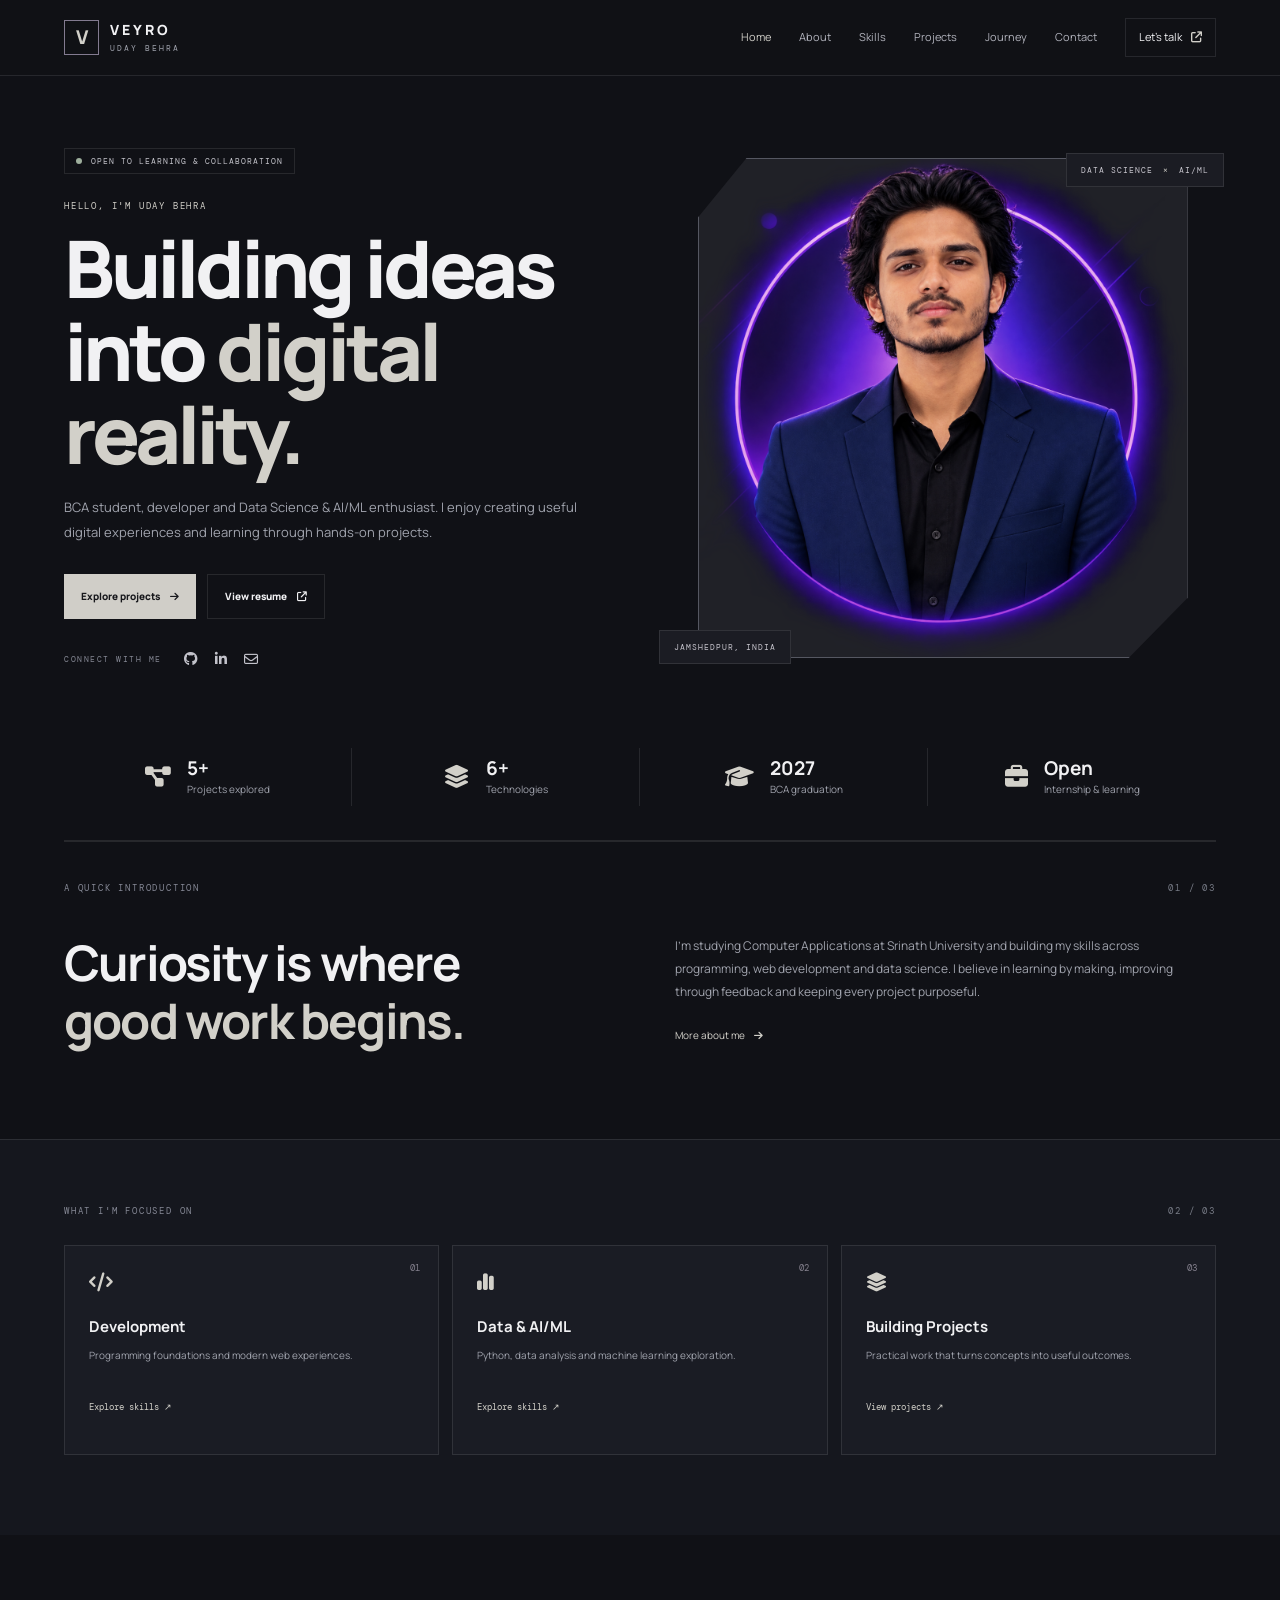
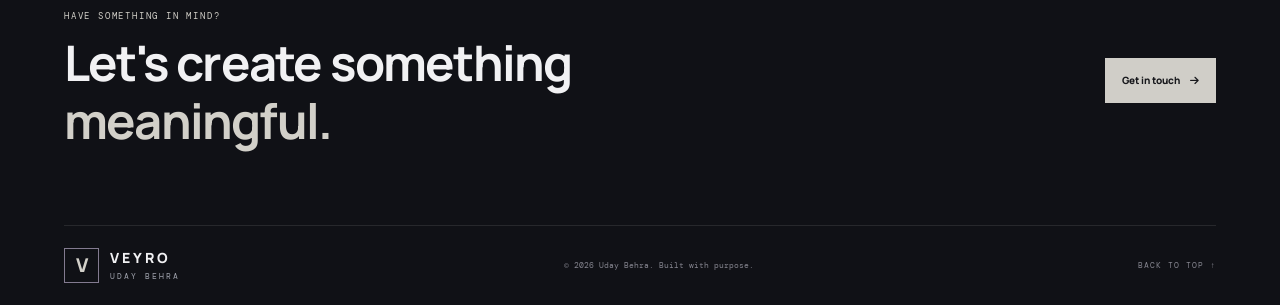
==== commit 9f6edf20: "Redesign VEYRO homepage layout and improve responsive hero" ====
--- a/index.html
+++ b/index.html
@@ -1,5 +1,6 @@
-<!doctype html><html lang="en"><head><meta charset="utf-8"><meta name="viewport" content="width=device-width,initial-scale=1"><meta name="theme-color" content="#101116"><meta name="description" content="Uday Behra — BCA student, developer and Data Science & AI/ML enthusiast."><title>Home | VEYRO — Uday Behra</title><link rel="preconnect" href="https://fonts.googleapis.com"><link rel="preconnect" href="https://fonts.gstatic.com" crossorigin><link href="https://fonts.googleapis.com/css2?family=DM+Mono:wght@400;500&family=Manrope:wght@400;500;600;700;800&display=swap" rel="stylesheet"><link rel="stylesheet" href="https://cdnjs.cloudflare.com/ajax/libs/font-awesome/6.5.2/css/all.min.css"><link rel="stylesheet" href="style.css?v=veyro-multipage-1"></head><body id="top"><div class="scroll-progress" id="progress"></div><header class="site-header"><a class="logo" href="index.html"><span class="logo-mark">V</span><span class="logo-type">VEYRO<small>UDAY BEHRA</small></span></a><button class="menu-toggle" id="menu" aria-label="Toggle navigation" aria-expanded="false"><i class="fa-solid fa-bars"></i></button><nav class="navigation" id="nav"><a class="active" href="index.html">Home</a><a class="" href="about.html">About</a><a class="" href="skills.html">Skills</a><a class="" href="projects.html">Projects</a><a class="" href="journey.html">Journey</a><a class="" href="contact.html">Contact</a><a class="nav-contact" href="contact.html">Let's talk <i class="fa-solid fa-arrow-up-right-from-square"></i></a></nav></header><main>
-<section class="home-hero page-shell"><div class="home-copy reveal"><div class="availability"><span></span> OPEN TO LEARNING & COLLABORATION</div><p class="eyebrow">HELLO, I'M UDAY BEHRA</p><h1>Building ideas<br>into <em>digital reality.</em></h1><p class="hero-intro">BCA student, developer and Data Science &amp; AI/ML enthusiast. I enjoy creating useful digital experiences and learning through hands-on projects.</p><div class="hero-actions"><a class="button button-primary" href="projects.html">Explore projects <i class="fa-solid fa-arrow-right"></i></a><a class="button button-outline" href="assets/Uday-Behra-Resume.pdf" target="_blank" rel="noopener">View resume <i class="fa-solid fa-arrow-up-right-from-square"></i></a></div><div class="hero-social"><span>CONNECT</span><a href="https://github.com/UB-VEYRO" target="_blank" rel="noopener" aria-label="GitHub"><i class="fa-brands fa-github"></i></a><a href="https://www.linkedin.com/in/uday-behra-09014b256/" target="_blank" rel="noopener" aria-label="LinkedIn"><i class="fa-brands fa-linkedin-in"></i></a><a href="mailto:udaybehra219@gmail.com" aria-label="Email"><i class="fa-regular fa-envelope"></i></a></div></div><div class="home-visual reveal"><div class="portrait-frame"><img src="assets/veyro-profile.jpg" alt="Portrait of Uday Behra" onerror="this.style.display='none';this.parentElement.classList.add('no-photo')"><div class="portrait-fallback">UB<span>DEVELOPER / AI·ML</span></div></div><div class="visual-note note-top">DATA SCIENCE <span>×</span> AI/ML</div><div class="visual-note note-bottom">JAMSHEDPUR, INDIA</div></div></section>
+<!doctype html><html lang="en"><head><meta charset="utf-8"><meta name="viewport" content="width=device-width,initial-scale=1"><meta name="theme-color" content="#101116"><meta name="description" content="Uday Behra — BCA student, developer and Data Science & AI/ML enthusiast."><title>Home | VEYRO — Uday Behra</title><link rel="preconnect" href="https://fonts.googleapis.com"><link rel="preconnect" href="https://fonts.gstatic.com" crossorigin><link href="https://fonts.googleapis.com/css2?family=DM+Mono:wght@400;500&family=Manrope:wght@400;500;600;700;800&display=swap" rel="stylesheet"><link rel="stylesheet" href="https://cdnjs.cloudflare.com/ajax/libs/font-awesome/6.5.2/css/all.min.css"><link rel="stylesheet" href="style.css?v=veyro-home-redesign-2"></head><body id="top"><div class="scroll-progress" id="progress"></div><header class="site-header"><a class="logo" href="index.html"><span class="logo-mark">V</span><span class="logo-type">VEYRO<small>UDAY BEHRA</small></span></a><button class="menu-toggle" id="menu" aria-label="Toggle navigation" aria-expanded="false"><i class="fa-solid fa-bars"></i></button><nav class="navigation" id="nav"><a class="active" href="index.html">Home</a><a class="" href="about.html">About</a><a class="" href="skills.html">Skills</a><a class="" href="projects.html">Projects</a><a class="" href="journey.html">Journey</a><a class="" href="contact.html">Contact</a><a class="nav-contact" href="contact.html">Let's talk <i class="fa-solid fa-arrow-up-right-from-square"></i></a></nav></header><main>
+<section class="home-hero page-shell"><div class="home-copy reveal"><div class="availability"><span></span> OPEN TO LEARNING & COLLABORATION</div><p class="eyebrow">HELLO, I'M UDAY BEHRA</p><h1>Building ideas<br>into <em>digital reality.</em></h1><p class="hero-intro">BCA student, developer and Data Science &amp; AI/ML enthusiast. I enjoy creating useful digital experiences and learning through hands-on projects.</p><div class="hero-actions"><a class="button button-primary" href="projects.html">Explore projects <i class="fa-solid fa-arrow-right"></i></a><a class="button button-outline" href="assets/Uday-Behra-Resume.pdf" target="_blank" rel="noopener">View resume <i class="fa-solid fa-arrow-up-right-from-square"></i></a></div><div class="hero-social"><span>CONNECT WITH ME</span><a href="https://github.com/UB-VEYRO" target="_blank" rel="noopener" aria-label="GitHub"><i class="fa-brands fa-github"></i></a><a href="https://www.linkedin.com/in/uday-behra-09014b256/" target="_blank" rel="noopener" aria-label="LinkedIn"><i class="fa-brands fa-linkedin-in"></i></a><a href="mailto:udaybehra219@gmail.com" aria-label="Email"><i class="fa-regular fa-envelope"></i></a></div></div><div class="home-visual reveal"><div class="portrait-frame"><img src="assets/profile.png" alt="Portrait of Uday Behra" onerror="this.style.display='none';this.parentElement.classList.add('no-photo')"><div class="portrait-fallback">UB<span>DEVELOPER / AI·ML</span></div></div><div class="visual-note note-top">DATA SCIENCE <span>×</span> AI/ML</div><div class="visual-note note-bottom">JAMSHEDPUR, INDIA</div></div></section>
+<section class="home-stats page-shell"><div class="stat-item"><i class="fa-solid fa-diagram-project"></i><div><strong>5+</strong><span>Projects explored</span></div></div><div class="stat-item"><i class="fa-solid fa-layer-group"></i><div><strong>6+</strong><span>Technologies</span></div></div><div class="stat-item"><i class="fa-solid fa-graduation-cap"></i><div><strong>2027</strong><span>BCA graduation</span></div></div><div class="stat-item"><i class="fa-solid fa-briefcase"></i><div><strong>Open</strong><span>Internship &amp; learning</span></div></div></section>
 <section class="home-intro page-shell section-block"><div class="section-kicker">A QUICK INTRODUCTION <span>01 / 03</span></div><div class="home-intro-grid"><h2 class="reveal">Curiosity is where<br><em>good work begins.</em></h2><div class="reveal"><p>I’m studying Computer Applications at Srinath University and building my skills across programming, web development and data science. I believe in learning by making, improving through feedback and keeping every project purposeful.</p><a class="under-link" href="about.html">More about me <i class="fa-solid fa-arrow-right"></i></a></div></div></section>
 <section class="home-focus section-block"><div class="page-shell"><div class="section-kicker">WHAT I'M FOCUSED ON <span>02 / 03</span></div><div class="focus-grid"><a class="focus-card reveal" href="skills.html"><span>01</span><i class="fa-solid fa-code"></i><h3>Development</h3><p>Programming foundations and modern web experiences.</p><b>Explore skills ↗</b></a><a class="focus-card reveal" href="skills.html"><span>02</span><i class="fa-solid fa-chart-simple"></i><h3>Data &amp; AI/ML</h3><p>Python, data analysis and machine learning exploration.</p><b>Explore skills ↗</b></a><a class="focus-card reveal" href="projects.html"><span>03</span><i class="fa-solid fa-layer-group"></i><h3>Building Projects</h3><p>Practical work that turns concepts into useful outcomes.</p><b>View projects ↗</b></a></div></div></section>
-<section class="home-bottom page-shell"><div><p class="eyebrow">HAVE SOMETHING IN MIND?</p><h2>Let's create something<br><em>meaningful.</em></h2></div><a class="button button-primary" href="contact.html">Get in touch <i class="fa-solid fa-arrow-right"></i></a></section></main><footer class="site-footer"><a class="logo" href="index.html"><span class="logo-mark">V</span><span class="logo-type">VEYRO<small>UDAY BEHRA</small></span></a><p>© <span id="year"></span> Uday Behra. Built with purpose.</p><a href="#top">BACK TO TOP ↑</a></footer><script src="script.js?v=veyro-multipage-1"></script></body></html>+<section class="home-bottom page-shell"><div><p class="eyebrow">HAVE SOMETHING IN MIND?</p><h2>Let's create something<br><em>meaningful.</em></h2></div><a class="button button-primary" href="contact.html">Get in touch <i class="fa-solid fa-arrow-right"></i></a></section></main><footer class="site-footer"><a class="logo" href="index.html"><span class="logo-mark">V</span><span class="logo-type">VEYRO<small>UDAY BEHRA</small></span></a><p>© <span id="year"></span> Uday Behra. Built with purpose.</p><a href="#top">BACK TO TOP ↑</a></footer><script src="script.js?v=veyro-home-redesign-2"></script></body></html>
--- a/style.css
+++ b/style.css
@@ -1,5 +1,5 @@
-:root{--bg:#101116;--surface:#171920;--surface2:#1d2028;--line:rgba(238,240,245,.1);--text:#f1f1f3;--muted:#a0a3ad;--soft:#c8c9cf;--accent:#aaa8a2;--accent2:#d2d0c9;--max:1160px}*{box-sizing:border-box;margin:0;padding:0}html{scroll-behavior:smooth;scroll-padding-top:90px}body{animation:pageEnter .42s ease both;transition:opacity .22s ease; background:var(--bg);color:var(--text);font-family:Manrope,system-ui,sans-serif;line-height:1.7;overflow-x:hidden}a{color:inherit;text-decoration:none}img{display:block;max-width:100%}button,input,textarea{font:inherit}.scroll-progress{position:fixed;z-index:2000;top:0;left:0;height:2px;width:0;background:var(--accent)}.site-header{height:82px;padding:0 max(5%,calc((100% - var(--max))/2));display:flex;align-items:center;justify-content:space-between;position:sticky;top:0;z-index:1000;background:rgba(16,17,22,.94);backdrop-filter:blur(16px);border-bottom:1px solid var(--line)}.logo{display:flex;align-items:center;gap:11px}.logo-mark{width:35px;height:35px;border:1px solid #837b90;color:var(--accent2);display:grid;place-items:center;font-size:19px;font-weight:800}.logo-type{font-size:14px;letter-spacing:3px;font-weight:800;line-height:1.15}.logo-type small{display:block;font:8px 'DM Mono',monospace;letter-spacing:2px;color:var(--muted);margin-top:5px}.navigation{display:flex;align-items:center;gap:28px}.navigation>a{font-size:11px;color:#b2b3bc;transition:color .25s}.navigation>a:hover,.navigation>a.active{color:var(--accent2)}.navigation .nav-contact{border:1px solid var(--line);padding:9px 13px;color:var(--text)}.navigation .nav-contact i{color:var(--accent2);margin-left:7px}.menu-toggle{display:none;background:none;border:0;color:white;font-size:20px}.page-shell{width:min(var(--max),90%);margin-inline:auto}.eyebrow,.section-kicker,.section-label,.project-index,.project-row>div>span,.timeline-entry>div>span,.contact-methods small,.detail-label{font:9px 'DM Mono',monospace;letter-spacing:1.8px;color:var(--accent2)}.home-hero{min-height:650px;display:grid;grid-template-columns:1.08fr .92fr;align-items:center;gap:45px;padding:70px 0 85px}.availability{display:inline-flex;align-items:center;gap:9px;border:1px solid var(--line);padding:7px 11px;color:#c3c3ca;font:8px 'DM Mono',monospace;letter-spacing:1px;margin-bottom:26px}.availability span{width:6px;height:6px;border-radius:50%;background:#9eaf9d}.home-copy h1,.page-hero h1{font-size:clamp(48px,6vw,76px);line-height:1.09;letter-spacing:-3.5px;font-weight:800;margin:15px 0 20px}.home-copy h1 em,.page-hero h1 em,.home-intro h2 em,.home-bottom h2 em,.about-story h2 em,.page-cta h2 em,.contact-copy h2 em{font-style:normal;color:var(--accent2)}.hero-intro,.page-lead{max-width:550px;color:var(--muted);font-size:13px;line-height:1.95}.hero-actions{display:flex;gap:11px;margin:28px 0}.button{min-height:45px;padding:0 17px;display:inline-flex;align-items:center;justify-content:center;gap:10px;font-size:10px;font-weight:800;transition:transform .25s,background .25s,border-color .25s}.button-primary{background:#d0cec8;color:#17181c}.button-outline{border:1px solid var(--line);color:var(--text)}.button:hover{transform:translateY(-3px)}.button-primary:hover{background:#e0ded8}.hero-social{display:flex;align-items:center;gap:17px}.hero-social>span{font:8px 'DM Mono',monospace;letter-spacing:1.5px;color:#858894;margin-right:5px}.hero-social a{font-size:14px;color:#c2c2ca}.hero-social a:hover{color:var(--accent2)}.home-visual{height:450px;position:relative;display:grid;place-items:center}.portrait-frame{width:310px;height:385px;padding:8px;background:#202127;border:1px solid #41434a;box-shadow:18px 18px 0 rgba(169,154,191,.07)}.portrait-frame img{width:100%;height:100%;object-fit:cover;object-position:center;filter:saturate(.75)}.portrait-fallback{display:none}.portrait-frame.no-photo{display:grid;place-items:center}.portrait-frame.no-photo .portrait-fallback{display:flex;flex-direction:column;align-items:center;font-size:86px;font-weight:800;color:var(--accent2)}.portrait-fallback span{font:9px 'DM Mono',monospace;letter-spacing:2px;color:var(--muted)}.visual-note{position:absolute;background:#1b1c23;border:1px solid var(--line);padding:11px 14px;font:8px 'DM Mono',monospace;letter-spacing:1px;color:#c7c5cd}.visual-note span{color:var(--accent2);padding:0 4px}.note-top{top:40px;right:0}.note-bottom{bottom:38px;left:0}.section-block{padding-top:40px;padding-bottom:90px;border-top:1px solid var(--line)}.section-kicker{display:flex;justify-content:space-between;color:#858895}.section-kicker span{color:#777b86}.home-intro-grid{display:grid;grid-template-columns:1fr 1fr;gap:70px;margin-top:40px}.home-intro h2,.home-bottom h2,.page-cta h2{font-size:clamp(33px,4vw,49px);line-height:1.18;letter-spacing:-1.8px}.home-intro-grid>div p{font-size:12px;color:var(--muted);line-height:1.95;margin-bottom:16px}.under-link{font-size:10px;color:var(--accent2);display:inline-flex;align-items:center;gap:9px}.home-focus{background:#15171e;padding:65px 0 80px}.focus-grid{display:grid;grid-template-columns:repeat(3,1fr);gap:13px;margin-top:28px}.focus-card{position:relative;min-height:210px;padding:24px;background:#1a1c24;border:1px solid var(--line);transition:transform .3s,border-color .3s}.focus-card:hover{transform:translateY(-5px);border-color:#77766f}.focus-card>span{position:absolute;right:18px;top:16px;color:#85818e;font:9px 'DM Mono',monospace}.focus-card>i{font-size:19px;color:var(--accent2);margin-bottom:22px}.focus-card h3{font-size:15px;margin-bottom:6px}.focus-card p{font-size:10px;color:var(--muted);line-height:1.8;min-height:38px}.focus-card b{display:block;font:9px 'DM Mono',monospace;color:var(--accent2);margin-top:17px}.home-bottom,.page-cta{padding-top:75px;padding-bottom:75px;display:flex;align-items:center;justify-content:space-between;gap:25px}.home-bottom h2{margin-top:12px}.page-hero{padding-top:90px;padding-bottom:65px;border-bottom:1px solid var(--line)}.page-hero h1{font-size:clamp(46px,6vw,70px);margin:17px 0}.page-lead{max-width:610px}.about-main{display:grid;grid-template-columns:.78fr 1.22fr;gap:85px;padding-top:75px;padding-bottom:90px;align-items:center}.about-photo{height:440px;background:#24232b;padding:8px;border:1px solid #514b59}.about-photo img{width:100%;height:100%;object-fit:cover;object-position:center;filter:saturate(.75)}.about-story h2,.contact-copy h2{font-size:clamp(35px,4vw,48px);line-height:1.16;letter-spacing:-1.8px;margin:12px 0 20px}.about-story>p:not(.eyebrow),.contact-copy>p:not(.eyebrow){font-size:11px;color:var(--muted);line-height:2;margin-bottom:15px}.about-story .button{margin-top:10px}.values-section,.certification-section{background:#15171e;padding:65px 0 80px}.values-grid{display:grid;grid-template-columns:repeat(3,1fr);gap:13px;margin-top:28px}.value-card{padding:23px;background:#1a1c24;border:1px solid var(--line)}.value-card>span{font:9px 'DM Mono',monospace;color:var(--accent2)}.value-card h3{font-size:15px;margin:25px 0 7px}.value-card p{font-size:10px;color:var(--muted);line-height:1.8}.page-cta{padding-top:70px;padding-bottom:80px}.page-cta h2{margin-top:12px}.skills-main{padding-top:35px;padding-bottom:45px}.skill-category{display:grid;grid-template-columns:.8fr 1.2fr;gap:35px;padding:27px 0;border-bottom:1px solid var(--line)}.skill-heading{display:flex;gap:17px}.skill-heading>span{font:10px 'DM Mono',monospace;color:var(--accent2);padding-top:5px}.skill-heading h2{font-size:17px}.skill-heading p{font-size:10px;color:var(--muted);margin-top:5px}.skill-pills{display:flex;flex-wrap:wrap;gap:8px;align-content:center}.skill-pills span,.project-tags span{border:1px solid var(--line);padding:7px 11px;color:#d0ced5;font:9px 'DM Mono',monospace}.skills-note{padding-bottom:80px}.note-box{display:flex;align-items:center;gap:20px;background:#191b23;border:1px solid var(--line);padding:24px}.note-box>i{font-size:23px;color:var(--accent2)}.note-box h3{font-size:14px}.note-box p{font-size:10px;color:var(--muted);margin-top:4px}.projects-main{padding-top:55px;padding-bottom:90px}.project-feature{display:grid;grid-template-columns:1.1fr .9fr;background:#181a22;border:1px solid var(--line);margin-bottom:30px}.project-visual{height:100%;min-height:300px;overflow:hidden}.project-visual img{width:100%;height:100%;object-fit:cover;transition:transform .6s}.project-visual:hover img{transform:scale(1.035)}.project-description{padding:35px;align-self:center}.project-description h2{font-size:25px;line-height:1.25;margin:15px 0}.project-description p,.project-row p{font-size:11px;color:var(--muted);line-height:1.9}.project-tags{display:flex;flex-wrap:wrap;gap:7px;margin:17px 0}.project-description .under-link{margin-top:8px}.project-list{border-top:1px solid var(--line)}.project-row{display:grid;grid-template-columns:60px 1fr auto;gap:22px;align-items:center;padding:23px 10px;border-bottom:1px solid var(--line)}.project-icon{width:48px;height:48px;display:grid;place-items:center;background:#20212a;color:var(--accent2);font-size:18px}.project-row h3{font-size:15px;margin:5px 0}.project-row p{max-width:690px}.project-row>a{color:var(--accent2);padding:12px}.project-static{font:8px 'DM Mono',monospace;color:#8c8b94}.journey-main{padding-top:55px;padding-bottom:75px}.timeline{max-width:900px;margin-left:auto;border-left:1px solid #665f70}.timeline-entry{display:grid;grid-template-columns:125px 15px 1fr;gap:22px;padding:0 0 48px;margin-left:-1px}.timeline-entry time{font:10px 'DM Mono',monospace;color:#a7a2ae;padding-top:3px}.timeline-dot{width:9px;height:9px;background:var(--accent2);border:2px solid var(--bg);border-radius:50%;margin:4px 0 0 -5px}.timeline-entry h2{font-size:19px;margin:8px 0 4px}.timeline-entry h3{font-size:11px;color:#c1bdc8;font-weight:600}.timeline-entry p{font-size:10px;color:var(--muted);line-height:1.9;margin-top:11px;max-width:650px}.status-label{display:inline-block;font:8px 'DM Mono',monospace;color:var(--accent2);border:1px solid var(--line);padding:5px 8px;margin-top:13px;font-weight:400}.certificate-grid{display:grid;grid-template-columns:1fr 1fr;gap:14px;margin-top:27px}.certificate-grid article{display:flex;align-items:center;gap:16px;background:#1b1d25;border:1px solid var(--line);padding:13px}.certificate-grid img{width:115px;height:76px;object-fit:cover;background:#292832}.certificate-grid span{font:8px 'DM Mono',monospace;color:var(--accent2);letter-spacing:1px}.certificate-grid h3{font-size:12px;margin-top:5px}.contact-main{display:grid;grid-template-columns:1fr 1fr;gap:85px;padding-top:65px;padding-bottom:100px}.contact-copy h2{font-size:clamp(38px,4.5vw,55px)}.contact-methods{display:grid;gap:0;margin-top:27px}.contact-methods>a,.contact-methods>div{display:grid;grid-template-columns:25px 1fr 18px;align-items:center;gap:12px;padding:15px 0;border-bottom:1px solid var(--line);font-size:10px;color:#d4d2d9}.contact-methods>div{grid-template-columns:25px 1fr}.contact-methods>*>i:first-child{color:var(--accent2)}.contact-methods small{display:block;font-size:8px;margin-bottom:4px}.contact-methods>a>i:last-child{font-size:9px;color:#898691}.contact-social-links{display:flex;gap:22px;margin-top:22px}.contact-social-links a{font:9px 'DM Mono',monospace;color:var(--accent2)}.contact-form{background:#191b23;border:1px solid var(--line);padding:28px}.contact-form label{display:block;font-size:10px;color:#c3c1c9;margin-top:17px}.contact-form input,.contact-form textarea{display:block;width:100%;background:#111319;border:1px solid var(--line);padding:12px;color:white;margin-top:7px;font-size:11px;outline:none}.contact-form input:focus,.contact-form textarea:focus{border-color:#aaa8a2}.contact-form textarea{height:125px;resize:vertical}.contact-form button{border:0;cursor:pointer;margin-top:19px}.form-note{font-size:9px;color:#8e8d96;margin-top:12px}.site-footer{width:min(var(--max),90%);margin:auto;padding:22px 0;display:flex;align-items:center;justify-content:space-between;gap:20px;border-top:1px solid var(--line)}.site-footer p,.site-footer>a:last-child{font:8px 'DM Mono',monospace;color:#85858f}.site-footer>a:last-child{letter-spacing:1px}.reveal{opacity:0;transform:translateY(18px);transition:opacity .7s ease,transform .7s ease}.reveal.visible{opacity:1;transform:none}.focus-card:nth-child(2){transition-delay:.08s}.focus-card:nth-child(3){transition-delay:.16s}
-@media(max-width:900px){.navigation{gap:15px}.navigation>a{font-size:10px}.home-hero{gap:20px}.portrait-frame{width:270px;height:345px}.about-main{gap:45px}.contact-main{gap:40px}}
-@media(max-width:700px){.site-header{height:70px}.menu-toggle{display:block}.navigation{display:none;position:absolute;top:70px;left:0;right:0;background:#15171e;padding:16px 5%;border-bottom:1px solid var(--line);align-items:stretch;gap:0}.navigation.show{display:flex;flex-direction:column}.navigation>a{padding:11px 0;font-size:12px}.navigation .nav-contact{margin-top:7px;padding:11px}.home-hero{grid-template-columns:1fr;padding:55px 0 65px;gap:15px}.home-copy{text-align:center}.availability{margin-bottom:20px}.home-copy h1{font-size:clamp(43px,10vw,62px);letter-spacing:-2.5px}.hero-intro{margin:auto}.hero-actions,.hero-social{justify-content:center}.home-visual{height:380px}.portrait-frame{width:245px;height:305px}.note-top{right:0;top:35px}.note-bottom{left:0;bottom:30px}.home-intro-grid{grid-template-columns:1fr;gap:22px}.home-focus{padding:55px 0}.focus-grid{grid-template-columns:1fr}.focus-card{min-height:175px}.home-bottom,.page-cta{align-items:flex-start;flex-direction:column}.page-hero{padding-top:65px;padding-bottom:48px}.page-hero h1{font-size:clamp(42px,10vw,60px);letter-spacing:-2.5px}.about-main{grid-template-columns:1fr;gap:30px;padding-top:45px;padding-bottom:60px}.about-photo{height:370px;max-width:360px}.values-grid{grid-template-columns:1fr}.value-card h3{margin-top:14px}.skill-category{grid-template-columns:1fr;gap:16px}.project-feature{grid-template-columns:1fr}.project-visual{height:220px;min-height:0}.project-description{padding:24px}.project-row{grid-template-columns:42px 1fr auto;gap:12px;padding:18px 0}.project-icon{width:40px;height:40px}.project-row h3{font-size:13px}.project-row p{font-size:9px}.project-static{display:none}.timeline-entry{grid-template-columns:75px 12px 1fr;gap:12px}.timeline-entry h2{font-size:15px}.certificate-grid{grid-template-columns:1fr}.contact-main{grid-template-columns:1fr;gap:35px;padding-top:45px;padding-bottom:65px}.site-footer{flex-wrap:wrap}.site-footer p{order:3;width:100%}}
-@media(max-width:460px){.hero-actions{flex-direction:column}.button{width:100%}.home-visual{height:330px}.portrait-frame{width:215px;height:275px}.visual-note{font-size:7px;padding:9px}.home-intro h2,.home-bottom h2,.page-cta h2{font-size:34px}.page-hero h1{font-size:41px}.about-photo{height:320px}.project-row{grid-template-columns:35px 1fr auto;gap:9px}.project-icon{width:34px;height:34px;font-size:14px}.project-row>div>span{font-size:7px}.timeline-entry{grid-template-columns:60px 10px 1fr;gap:9px}.timeline-entry time{font-size:8px}.timeline-entry p{font-size:9px}.certificate-grid img{width:88px;height:65px}.contact-form{padding:20px}.site-footer p{font-size:7px}}
+:root{--bg:#101116;--surface:#171920;--surface2:#1d2028;--line:rgba(238,240,245,.1);--text:#f1f1f3;--muted:#a0a3ad;--soft:#c8c9cf;--accent:#aaa8a2;--accent2:#d2d0c9;--max:1280px}*{box-sizing:border-box;margin:0;padding:0}html{scroll-behavior:smooth;scroll-padding-top:90px}body{animation:pageEnter .42s ease both;transition:opacity .22s ease; background:var(--bg);color:var(--text);font-family:Manrope,system-ui,sans-serif;line-height:1.7;overflow-x:hidden}a{color:inherit;text-decoration:none}img{display:block;max-width:100%}button,input,textarea{font:inherit}.scroll-progress{position:fixed;z-index:2000;top:0;left:0;height:2px;width:0;background:var(--accent)}.site-header{height:76px;padding:0 max(5%,calc((100% - var(--max))/2));display:flex;align-items:center;justify-content:space-between;position:sticky;top:0;z-index:1000;background:rgba(16,17,22,.94);backdrop-filter:blur(16px);border-bottom:1px solid var(--line)}.logo{display:flex;align-items:center;gap:11px}.logo-mark{width:35px;height:35px;border:1px solid #837b90;color:var(--accent2);display:grid;place-items:center;font-size:19px;font-weight:800}.logo-type{font-size:14px;letter-spacing:3px;font-weight:800;line-height:1.15}.logo-type small{display:block;font:8px 'DM Mono',monospace;letter-spacing:2px;color:var(--muted);margin-top:5px}.navigation{display:flex;align-items:center;gap:28px}.navigation>a{font-size:11px;color:#b2b3bc;transition:color .25s}.navigation>a:hover,.navigation>a.active{color:var(--accent2)}.navigation .nav-contact{border:1px solid var(--line);padding:9px 13px;color:var(--text)}.navigation .nav-contact i{color:var(--accent2);margin-left:7px}.menu-toggle{display:none;background:none;border:0;color:white;font-size:20px}.page-shell{width:min(var(--max),90%);margin-inline:auto}.eyebrow,.section-kicker,.section-label,.project-index,.project-row>div>span,.timeline-entry>div>span,.contact-methods small,.detail-label{font:9px 'DM Mono',monospace;letter-spacing:1.8px;color:var(--accent2)}.home-hero{min-height:650px;display:grid;grid-template-columns:1fr 1fr;align-items:center;gap:58px;padding:62px 0 48px}.availability{display:inline-flex;align-items:center;gap:9px;border:1px solid var(--line);padding:7px 11px;color:#c3c3ca;font:8px 'DM Mono',monospace;letter-spacing:1px;margin-bottom:26px}.availability span{width:6px;height:6px;border-radius:50%;background:#9eaf9d}.home-copy h1,.page-hero h1{font-size:clamp(50px,6.2vw,82px);line-height:1.04;letter-spacing:-4px;font-weight:800;margin:15px 0 20px}.home-copy h1 em,.page-hero h1 em,.home-intro h2 em,.home-bottom h2 em,.about-story h2 em,.page-cta h2 em,.contact-copy h2 em{font-style:normal;color:var(--accent2)}.hero-intro,.page-lead{max-width:550px;color:var(--muted);font-size:13px;line-height:1.95}.hero-actions{display:flex;gap:11px;margin:28px 0}.button{min-height:45px;padding:0 17px;display:inline-flex;align-items:center;justify-content:center;gap:10px;font-size:10px;font-weight:800;transition:transform .25s,background .25s,border-color .25s}.button-primary{background:#d0cec8;color:#17181c}.button-outline{border:1px solid var(--line);color:var(--text)}.button:hover{transform:translateY(-3px)}.button-primary:hover{background:#e0ded8}.hero-social{display:flex;align-items:center;gap:17px}.hero-social>span{font:8px 'DM Mono',monospace;letter-spacing:1.5px;color:#858894;margin-right:5px}.hero-social a{font-size:14px;color:#c2c2ca}.hero-social a:hover{color:var(--accent2)}.home-visual{height:535px;position:relative;display:grid;place-items:center}.portrait-frame{width:min(100%,490px);height:500px;padding:0;background:#202127;border:1px solid #555761;box-shadow:14px 14px 0 rgba(255,255,255,.035);overflow:hidden;clip-path:polygon(10% 0,100% 0,100% 88%,88% 100%,0 100%,0 12%)}.portrait-frame img{width:100%;height:100%;object-fit:cover;object-position:center 28%;filter:saturate(.82)}.portrait-fallback{display:none}.portrait-frame.no-photo{display:grid;place-items:center}.portrait-frame.no-photo .portrait-fallback{display:flex;flex-direction:column;align-items:center;font-size:86px;font-weight:800;color:var(--accent2)}.portrait-fallback span{font:9px 'DM Mono',monospace;letter-spacing:2px;color:var(--muted)}.visual-note{position:absolute;background:#1b1c23;border:1px solid var(--line);padding:11px 14px;font:8px 'DM Mono',monospace;letter-spacing:1px;color:#c7c5cd}.visual-note span{color:var(--accent2);padding:0 4px}.note-top{top:12px;right:-8px}.note-bottom{bottom:12px;left:-10px}.home-stats{display:grid;grid-template-columns:repeat(4,1fr);padding:22px 0 34px;border-bottom:1px solid var(--line);gap:0}.stat-item{display:flex;align-items:center;justify-content:center;gap:16px;padding:8px 14px;border-right:1px solid var(--line)}.stat-item:last-child{border:0}.stat-item>i{font-size:23px;color:var(--accent2)}.stat-item strong{display:block;font-size:19px;line-height:1.3}.stat-item span{display:block;font-size:10px;color:var(--muted)}.section-block{padding-top:40px;padding-bottom:90px;border-top:1px solid var(--line)}.section-kicker{display:flex;justify-content:space-between;color:#858895}.section-kicker span{color:#777b86}.home-intro-grid{display:grid;grid-template-columns:1fr 1fr;gap:70px;margin-top:40px}.home-intro h2,.home-bottom h2,.page-cta h2{font-size:clamp(33px,4vw,49px);line-height:1.18;letter-spacing:-1.8px}.home-intro-grid>div p{font-size:12px;color:var(--muted);line-height:1.95;margin-bottom:16px}.under-link{font-size:10px;color:var(--accent2);display:inline-flex;align-items:center;gap:9px}.home-focus{background:#15171e;padding:65px 0 80px}.focus-grid{display:grid;grid-template-columns:repeat(3,1fr);gap:13px;margin-top:28px}.focus-card{position:relative;min-height:210px;padding:24px;background:#1a1c24;border:1px solid var(--line);transition:transform .3s,border-color .3s}.focus-card:hover{transform:translateY(-5px);border-color:#77766f}.focus-card>span{position:absolute;right:18px;top:16px;color:#85818e;font:9px 'DM Mono',monospace}.focus-card>i{font-size:19px;color:var(--accent2);margin-bottom:22px}.focus-card h3{font-size:15px;margin-bottom:6px}.focus-card p{font-size:10px;color:var(--muted);line-height:1.8;min-height:38px}.focus-card b{display:block;font:9px 'DM Mono',monospace;color:var(--accent2);margin-top:17px}.home-bottom,.page-cta{padding-top:75px;padding-bottom:75px;display:flex;align-items:center;justify-content:space-between;gap:25px}.home-bottom h2{margin-top:12px}.page-hero{padding-top:90px;padding-bottom:65px;border-bottom:1px solid var(--line)}.page-hero h1{font-size:clamp(46px,6vw,70px);margin:17px 0}.page-lead{max-width:610px}.about-main{display:grid;grid-template-columns:.78fr 1.22fr;gap:85px;padding-top:75px;padding-bottom:90px;align-items:center}.about-photo{height:440px;background:#24232b;padding:8px;border:1px solid #514b59}.about-photo img{width:100%;height:100%;object-fit:cover;object-position:center;filter:saturate(.75)}.about-story h2,.contact-copy h2{font-size:clamp(35px,4vw,48px);line-height:1.16;letter-spacing:-1.8px;margin:12px 0 20px}.about-story>p:not(.eyebrow),.contact-copy>p:not(.eyebrow){font-size:11px;color:var(--muted);line-height:2;margin-bottom:15px}.about-story .button{margin-top:10px}.values-section,.certification-section{background:#15171e;padding:65px 0 80px}.values-grid{display:grid;grid-template-columns:repeat(3,1fr);gap:13px;margin-top:28px}.value-card{padding:23px;background:#1a1c24;border:1px solid var(--line)}.value-card>span{font:9px 'DM Mono',monospace;color:var(--accent2)}.value-card h3{font-size:15px;margin:25px 0 7px}.value-card p{font-size:10px;color:var(--muted);line-height:1.8}.page-cta{padding-top:70px;padding-bottom:80px}.page-cta h2{margin-top:12px}.skills-main{padding-top:35px;padding-bottom:45px}.skill-category{display:grid;grid-template-columns:.8fr 1.2fr;gap:35px;padding:27px 0;border-bottom:1px solid var(--line)}.skill-heading{display:flex;gap:17px}.skill-heading>span{font:10px 'DM Mono',monospace;color:var(--accent2);padding-top:5px}.skill-heading h2{font-size:17px}.skill-heading p{font-size:10px;color:var(--muted);margin-top:5px}.skill-pills{display:flex;flex-wrap:wrap;gap:8px;align-content:center}.skill-pills span,.project-tags span{border:1px solid var(--line);padding:7px 11px;color:#d0ced5;font:9px 'DM Mono',monospace}.skills-note{padding-bottom:80px}.note-box{display:flex;align-items:center;gap:20px;background:#191b23;border:1px solid var(--line);padding:24px}.note-box>i{font-size:23px;color:var(--accent2)}.note-box h3{font-size:14px}.note-box p{font-size:10px;color:var(--muted);margin-top:4px}.projects-main{padding-top:55px;padding-bottom:90px}.project-feature{display:grid;grid-template-columns:1.1fr .9fr;background:#181a22;border:1px solid var(--line);margin-bottom:30px}.project-visual{height:100%;min-height:300px;overflow:hidden}.project-visual img{width:100%;height:100%;object-fit:cover;transition:transform .6s}.project-visual:hover img{transform:scale(1.035)}.project-description{padding:35px;align-self:center}.project-description h2{font-size:25px;line-height:1.25;margin:15px 0}.project-description p,.project-row p{font-size:11px;color:var(--muted);line-height:1.9}.project-tags{display:flex;flex-wrap:wrap;gap:7px;margin:17px 0}.project-description .under-link{margin-top:8px}.project-list{border-top:1px solid var(--line)}.project-row{display:grid;grid-template-columns:60px 1fr auto;gap:22px;align-items:center;padding:23px 10px;border-bottom:1px solid var(--line)}.project-icon{width:48px;height:48px;display:grid;place-items:center;background:#20212a;color:var(--accent2);font-size:18px}.project-row h3{font-size:15px;margin:5px 0}.project-row p{max-width:690px}.project-row>a{color:var(--accent2);padding:12px}.project-static{font:8px 'DM Mono',monospace;color:#8c8b94}.journey-main{padding-top:55px;padding-bottom:75px}.timeline{max-width:900px;margin-left:auto;border-left:1px solid #665f70}.timeline-entry{display:grid;grid-template-columns:125px 15px 1fr;gap:22px;padding:0 0 48px;margin-left:-1px}.timeline-entry time{font:10px 'DM Mono',monospace;color:#a7a2ae;padding-top:3px}.timeline-dot{width:9px;height:9px;background:var(--accent2);border:2px solid var(--bg);border-radius:50%;margin:4px 0 0 -5px}.timeline-entry h2{font-size:19px;margin:8px 0 4px}.timeline-entry h3{font-size:11px;color:#c1bdc8;font-weight:600}.timeline-entry p{font-size:10px;color:var(--muted);line-height:1.9;margin-top:11px;max-width:650px}.status-label{display:inline-block;font:8px 'DM Mono',monospace;color:var(--accent2);border:1px solid var(--line);padding:5px 8px;margin-top:13px;font-weight:400}.certificate-grid{display:grid;grid-template-columns:1fr 1fr;gap:14px;margin-top:27px}.certificate-grid article{display:flex;align-items:center;gap:16px;background:#1b1d25;border:1px solid var(--line);padding:13px}.certificate-grid img{width:115px;height:76px;object-fit:cover;background:#292832}.certificate-grid span{font:8px 'DM Mono',monospace;color:var(--accent2);letter-spacing:1px}.certificate-grid h3{font-size:12px;margin-top:5px}.contact-main{display:grid;grid-template-columns:1fr 1fr;gap:85px;padding-top:65px;padding-bottom:100px}.contact-copy h2{font-size:clamp(38px,4.5vw,55px)}.contact-methods{display:grid;gap:0;margin-top:27px}.contact-methods>a,.contact-methods>div{display:grid;grid-template-columns:25px 1fr 18px;align-items:center;gap:12px;padding:15px 0;border-bottom:1px solid var(--line);font-size:10px;color:#d4d2d9}.contact-methods>div{grid-template-columns:25px 1fr}.contact-methods>*>i:first-child{color:var(--accent2)}.contact-methods small{display:block;font-size:8px;margin-bottom:4px}.contact-methods>a>i:last-child{font-size:9px;color:#898691}.contact-social-links{display:flex;gap:22px;margin-top:22px}.contact-social-links a{font:9px 'DM Mono',monospace;color:var(--accent2)}.contact-form{background:#191b23;border:1px solid var(--line);padding:28px}.contact-form label{display:block;font-size:10px;color:#c3c1c9;margin-top:17px}.contact-form input,.contact-form textarea{display:block;width:100%;background:#111319;border:1px solid var(--line);padding:12px;color:white;margin-top:7px;font-size:11px;outline:none}.contact-form input:focus,.contact-form textarea:focus{border-color:#aaa8a2}.contact-form textarea{height:125px;resize:vertical}.contact-form button{border:0;cursor:pointer;margin-top:19px}.form-note{font-size:9px;color:#8e8d96;margin-top:12px}.site-footer{width:min(var(--max),90%);margin:auto;padding:22px 0;display:flex;align-items:center;justify-content:space-between;gap:20px;border-top:1px solid var(--line)}.site-footer p,.site-footer>a:last-child{font:8px 'DM Mono',monospace;color:#85858f}.site-footer>a:last-child{letter-spacing:1px}.reveal{opacity:0;transform:translateY(18px);transition:opacity .7s ease,transform .7s ease}.reveal.visible{opacity:1;transform:none}.focus-card:nth-child(2){transition-delay:.08s}.focus-card:nth-child(3){transition-delay:.16s}
+@media(max-width:900px){.navigation{gap:15px}.navigation>a{font-size:10px}.home-hero{gap:25px}.portrait-frame{width:100%;height:420px}.about-main{gap:45px}.contact-main{gap:40px}}
+@media(max-width:700px){.home-stats{grid-template-columns:1fr 1fr;row-gap:12px}.stat-item:nth-child(2){border-right:0}.site-header{height:70px}.menu-toggle{display:block}.navigation{display:none;position:absolute;top:70px;left:0;right:0;background:#15171e;padding:16px 5%;border-bottom:1px solid var(--line);align-items:stretch;gap:0}.navigation.show{display:flex;flex-direction:column}.navigation>a{padding:11px 0;font-size:12px}.navigation .nav-contact{margin-top:7px;padding:11px}.home-hero{grid-template-columns:1fr;padding:55px 0 65px;gap:15px}.home-copy{text-align:center}.availability{margin-bottom:20px}.home-copy h1{font-size:clamp(43px,10vw,62px);letter-spacing:-2.5px}.hero-intro{margin:auto}.hero-actions,.hero-social{justify-content:center}.home-visual{height:390px}.portrait-frame{width:min(100%,330px);height:350px}.note-top{right:0;top:35px}.note-bottom{left:0;bottom:30px}.home-intro-grid{grid-template-columns:1fr;gap:22px}.home-focus{padding:55px 0}.focus-grid{grid-template-columns:1fr}.focus-card{min-height:175px}.home-bottom,.page-cta{align-items:flex-start;flex-direction:column}.page-hero{padding-top:65px;padding-bottom:48px}.page-hero h1{font-size:clamp(42px,10vw,60px);letter-spacing:-2.5px}.about-main{grid-template-columns:1fr;gap:30px;padding-top:45px;padding-bottom:60px}.about-photo{height:370px;max-width:360px}.values-grid{grid-template-columns:1fr}.value-card h3{margin-top:14px}.skill-category{grid-template-columns:1fr;gap:16px}.project-feature{grid-template-columns:1fr}.project-visual{height:220px;min-height:0}.project-description{padding:24px}.project-row{grid-template-columns:42px 1fr auto;gap:12px;padding:18px 0}.project-icon{width:40px;height:40px}.project-row h3{font-size:13px}.project-row p{font-size:9px}.project-static{display:none}.timeline-entry{grid-template-columns:75px 12px 1fr;gap:12px}.timeline-entry h2{font-size:15px}.certificate-grid{grid-template-columns:1fr}.contact-main{grid-template-columns:1fr;gap:35px;padding-top:45px;padding-bottom:65px}.site-footer{flex-wrap:wrap}.site-footer p{order:3;width:100%}}
+@media(max-width:460px){.home-stats{grid-template-columns:1fr 1fr}.stat-item{justify-content:flex-start;padding:8px}.stat-item>i{font-size:18px}.stat-item strong{font-size:16px}.hero-actions{flex-direction:column}.button{width:100%}.home-visual{height:330px}.portrait-frame{width:min(100%,280px);height:290px}.visual-note{font-size:7px;padding:9px}.home-intro h2,.home-bottom h2,.page-cta h2{font-size:34px}.page-hero h1{font-size:41px}.about-photo{height:320px}.project-row{grid-template-columns:35px 1fr auto;gap:9px}.project-icon{width:34px;height:34px;font-size:14px}.project-row>div>span{font-size:7px}.timeline-entry{grid-template-columns:60px 10px 1fr;gap:9px}.timeline-entry time{font-size:8px}.timeline-entry p{font-size:9px}.certificate-grid img{width:88px;height:65px}.contact-form{padding:20px}.site-footer p{font-size:7px}}
 @keyframes pageEnter{from{opacity:0;transform:translateY(5px)}to{opacity:1;transform:none}}body.page-leaving{opacity:0;transform:translateY(4px)}@media(prefers-reduced-motion:reduce){body{animation:none;transition:none}body.page-leaving{opacity:1}html{scroll-behavior:auto}*,*:before,*:after{transition:none!important;animation:none!important}.reveal{opacity:1;transform:none}}
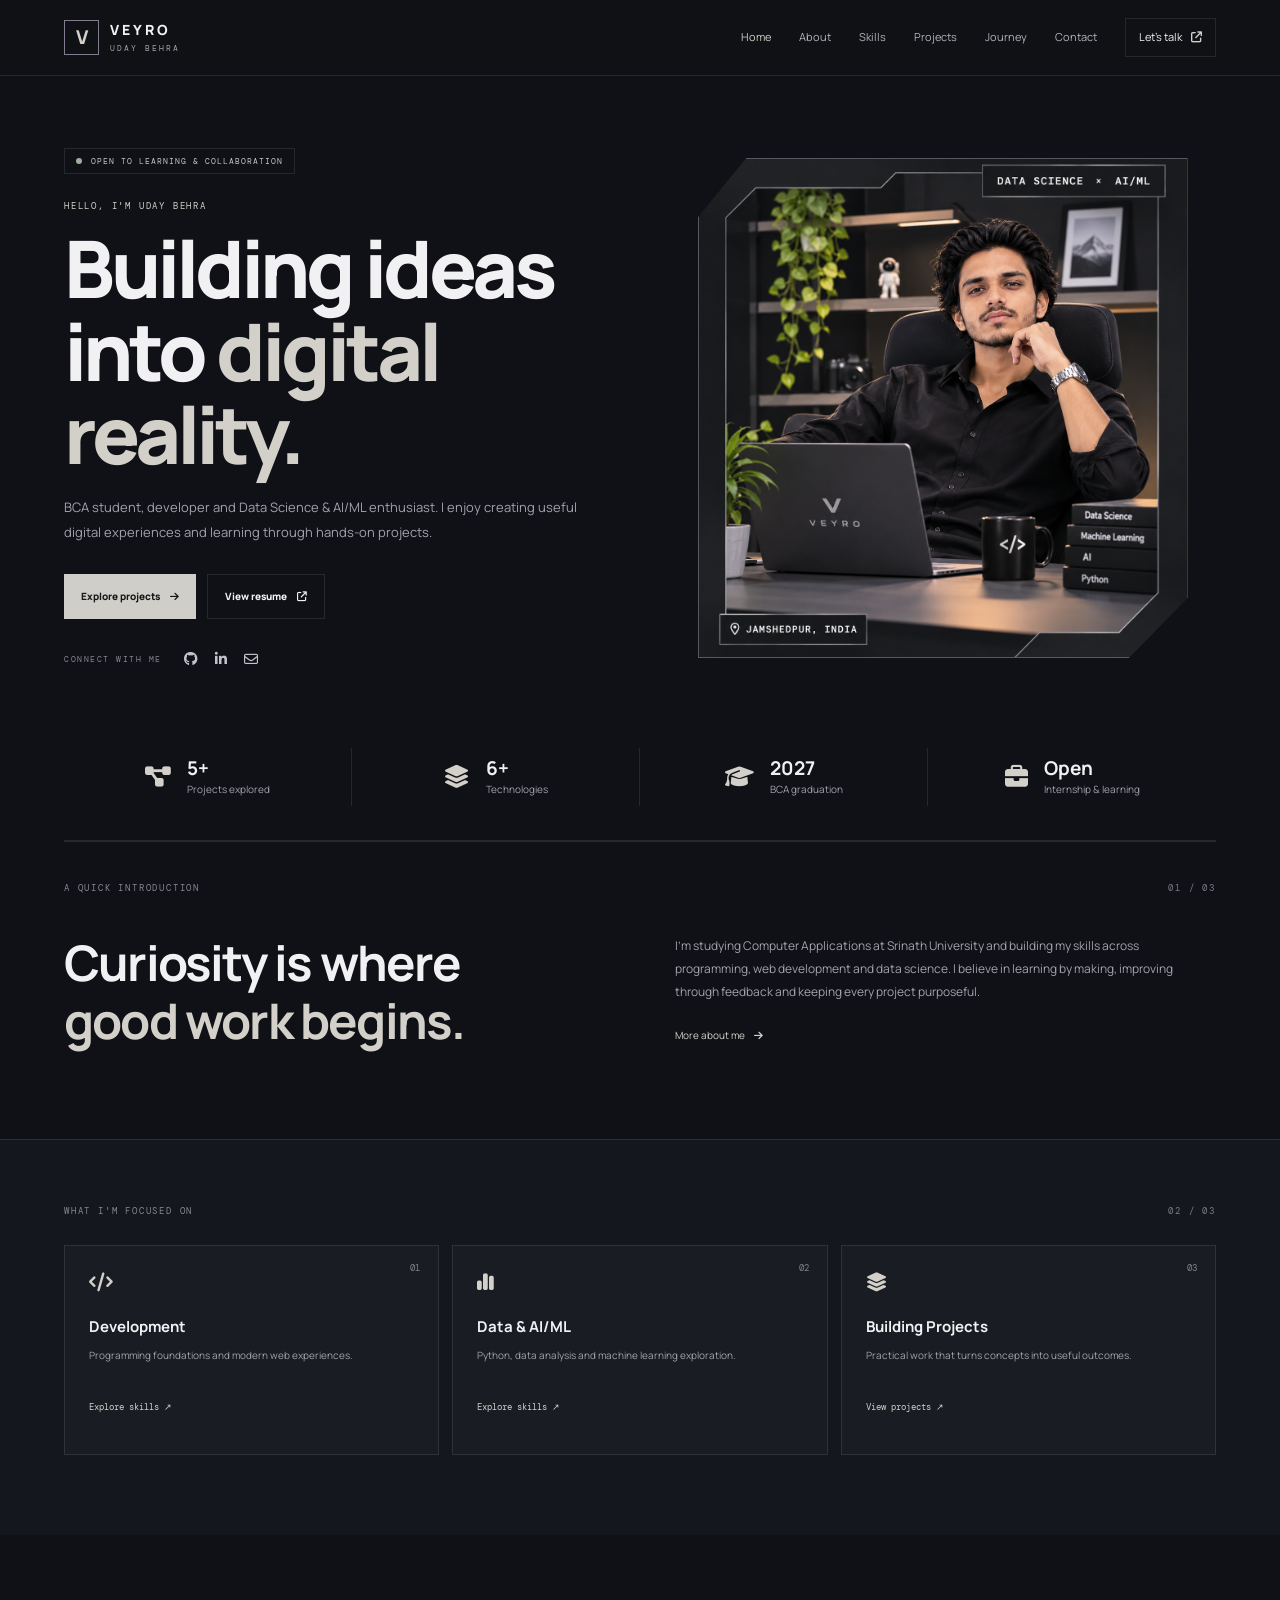
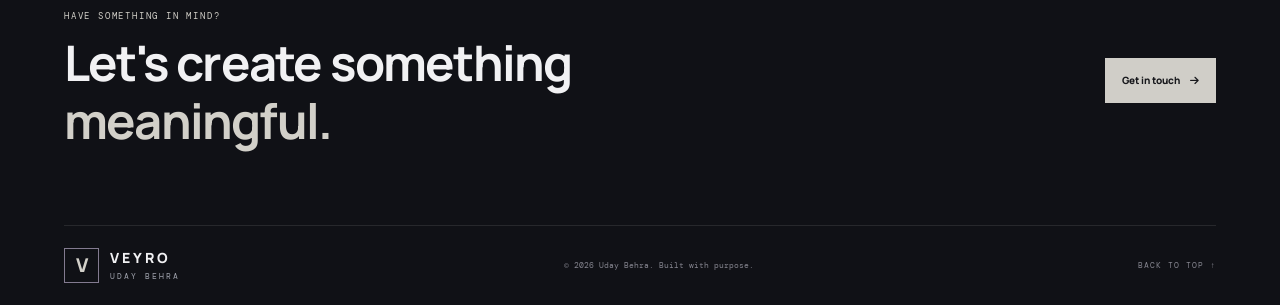
==== commit 6bd582df: "Finalize VEYRO homepage portrait layout" ====
--- a/index.html
+++ b/index.html
@@ -1,6 +1,333 @@
-<!doctype html><html lang="en"><head><meta charset="utf-8"><meta name="viewport" content="width=device-width,initial-scale=1"><meta name="theme-color" content="#101116"><meta name="description" content="Uday Behra — BCA student, developer and Data Science & AI/ML enthusiast."><title>Home | VEYRO — Uday Behra</title><link rel="preconnect" href="https://fonts.googleapis.com"><link rel="preconnect" href="https://fonts.gstatic.com" crossorigin><link href="https://fonts.googleapis.com/css2?family=DM+Mono:wght@400;500&family=Manrope:wght@400;500;600;700;800&display=swap" rel="stylesheet"><link rel="stylesheet" href="https://cdnjs.cloudflare.com/ajax/libs/font-awesome/6.5.2/css/all.min.css"><link rel="stylesheet" href="style.css?v=veyro-home-redesign-2"></head><body id="top"><div class="scroll-progress" id="progress"></div><header class="site-header"><a class="logo" href="index.html"><span class="logo-mark">V</span><span class="logo-type">VEYRO<small>UDAY BEHRA</small></span></a><button class="menu-toggle" id="menu" aria-label="Toggle navigation" aria-expanded="false"><i class="fa-solid fa-bars"></i></button><nav class="navigation" id="nav"><a class="active" href="index.html">Home</a><a class="" href="about.html">About</a><a class="" href="skills.html">Skills</a><a class="" href="projects.html">Projects</a><a class="" href="journey.html">Journey</a><a class="" href="contact.html">Contact</a><a class="nav-contact" href="contact.html">Let's talk <i class="fa-solid fa-arrow-up-right-from-square"></i></a></nav></header><main>
-<section class="home-hero page-shell"><div class="home-copy reveal"><div class="availability"><span></span> OPEN TO LEARNING & COLLABORATION</div><p class="eyebrow">HELLO, I'M UDAY BEHRA</p><h1>Building ideas<br>into <em>digital reality.</em></h1><p class="hero-intro">BCA student, developer and Data Science &amp; AI/ML enthusiast. I enjoy creating useful digital experiences and learning through hands-on projects.</p><div class="hero-actions"><a class="button button-primary" href="projects.html">Explore projects <i class="fa-solid fa-arrow-right"></i></a><a class="button button-outline" href="assets/Uday-Behra-Resume.pdf" target="_blank" rel="noopener">View resume <i class="fa-solid fa-arrow-up-right-from-square"></i></a></div><div class="hero-social"><span>CONNECT WITH ME</span><a href="https://github.com/UB-VEYRO" target="_blank" rel="noopener" aria-label="GitHub"><i class="fa-brands fa-github"></i></a><a href="https://www.linkedin.com/in/uday-behra-09014b256/" target="_blank" rel="noopener" aria-label="LinkedIn"><i class="fa-brands fa-linkedin-in"></i></a><a href="mailto:udaybehra219@gmail.com" aria-label="Email"><i class="fa-regular fa-envelope"></i></a></div></div><div class="home-visual reveal"><div class="portrait-frame"><img src="assets/profile.png" alt="Portrait of Uday Behra" onerror="this.style.display='none';this.parentElement.classList.add('no-photo')"><div class="portrait-fallback">UB<span>DEVELOPER / AI·ML</span></div></div><div class="visual-note note-top">DATA SCIENCE <span>×</span> AI/ML</div><div class="visual-note note-bottom">JAMSHEDPUR, INDIA</div></div></section>
-<section class="home-stats page-shell"><div class="stat-item"><i class="fa-solid fa-diagram-project"></i><div><strong>5+</strong><span>Projects explored</span></div></div><div class="stat-item"><i class="fa-solid fa-layer-group"></i><div><strong>6+</strong><span>Technologies</span></div></div><div class="stat-item"><i class="fa-solid fa-graduation-cap"></i><div><strong>2027</strong><span>BCA graduation</span></div></div><div class="stat-item"><i class="fa-solid fa-briefcase"></i><div><strong>Open</strong><span>Internship &amp; learning</span></div></div></section>
-<section class="home-intro page-shell section-block"><div class="section-kicker">A QUICK INTRODUCTION <span>01 / 03</span></div><div class="home-intro-grid"><h2 class="reveal">Curiosity is where<br><em>good work begins.</em></h2><div class="reveal"><p>I’m studying Computer Applications at Srinath University and building my skills across programming, web development and data science. I believe in learning by making, improving through feedback and keeping every project purposeful.</p><a class="under-link" href="about.html">More about me <i class="fa-solid fa-arrow-right"></i></a></div></div></section>
-<section class="home-focus section-block"><div class="page-shell"><div class="section-kicker">WHAT I'M FOCUSED ON <span>02 / 03</span></div><div class="focus-grid"><a class="focus-card reveal" href="skills.html"><span>01</span><i class="fa-solid fa-code"></i><h3>Development</h3><p>Programming foundations and modern web experiences.</p><b>Explore skills ↗</b></a><a class="focus-card reveal" href="skills.html"><span>02</span><i class="fa-solid fa-chart-simple"></i><h3>Data &amp; AI/ML</h3><p>Python, data analysis and machine learning exploration.</p><b>Explore skills ↗</b></a><a class="focus-card reveal" href="projects.html"><span>03</span><i class="fa-solid fa-layer-group"></i><h3>Building Projects</h3><p>Practical work that turns concepts into useful outcomes.</p><b>View projects ↗</b></a></div></div></section>
-<section class="home-bottom page-shell"><div><p class="eyebrow">HAVE SOMETHING IN MIND?</p><h2>Let's create something<br><em>meaningful.</em></h2></div><a class="button button-primary" href="contact.html">Get in touch <i class="fa-solid fa-arrow-right"></i></a></section></main><footer class="site-footer"><a class="logo" href="index.html"><span class="logo-mark">V</span><span class="logo-type">VEYRO<small>UDAY BEHRA</small></span></a><p>© <span id="year"></span> Uday Behra. Built with purpose.</p><a href="#top">BACK TO TOP ↑</a></footer><script src="script.js?v=veyro-home-redesign-2"></script></body></html>+
+<!doctype html>
+<html lang="en">
+<head>
+    <meta charset="utf-8">
+    <meta name="viewport" content="width=device-width, initial-scale=1">
+    <meta name="theme-color" content="#101116">
+    <meta name="description" content="Uday Behra — BCA student, developer and Data Science & AI/ML enthusiast.">
+
+    <title>Home | VEYRO — Uday Behra</title>
+
+    <link rel="preconnect" href="https://fonts.googleapis.com">
+    <link rel="preconnect" href="https://fonts.gstatic.com" crossorigin>
+
+    <link href="https://fonts.googleapis.com/css2?family=DM+Mono:wght@400;500&family=Manrope:wght@400;500;600;700;800&display=swap" rel="stylesheet">
+
+    <link rel="stylesheet" href="https://cdnjs.cloudflare.com/ajax/libs/font-awesome/6.5.2/css/all.min.css">
+
+    <link rel="stylesheet" href="style.css?v=veyro-final-3">
+</head>
+
+<body id="top">
+
+    <div class="scroll-progress" id="progress"></div>
+
+    <!-- NAVIGATION -->
+    <header class="site-header">
+
+        <a class="logo" href="index.html">
+            <span class="logo-mark">V</span>
+            <span class="logo-type">
+                VEYRO
+                <small>UDAY BEHRA</small>
+            </span>
+        </a>
+
+        <button class="menu-toggle" id="menu"
+            aria-label="Toggle navigation"
+            aria-expanded="false">
+            <i class="fa-solid fa-bars"></i>
+        </button>
+
+        <nav class="navigation" id="nav">
+            <a class="active" href="index.html">Home</a>
+            <a href="about.html">About</a>
+            <a href="skills.html">Skills</a>
+            <a href="projects.html">Projects</a>
+            <a href="journey.html">Journey</a>
+            <a href="contact.html">Contact</a>
+
+            <a class="nav-contact" href="contact.html">
+                Let's talk
+                <i class="fa-solid fa-arrow-up-right-from-square"></i>
+            </a>
+        </nav>
+
+    </header>
+
+    <main>
+
+        <!-- HERO SECTION -->
+        <section class="home-hero page-shell">
+
+            <div class="home-copy reveal">
+
+                <div class="availability">
+                    <span></span>
+                    OPEN TO LEARNING & COLLABORATION
+                </div>
+
+                <p class="eyebrow">HELLO, I'M UDAY BEHRA</p>
+
+                <h1>
+                    Building ideas<br>
+                    into <em>digital reality.</em>
+                </h1>
+
+                <p class="hero-intro">
+                    BCA student, developer and Data Science &amp; AI/ML enthusiast.
+                    I enjoy creating useful digital experiences and learning
+                    through hands-on projects.
+                </p>
+
+                <div class="hero-actions">
+
+                    <a class="button button-primary" href="projects.html">
+                        Explore projects
+                        <i class="fa-solid fa-arrow-right"></i>
+                    </a>
+
+                    <a class="button button-outline"
+                       href="assets/Uday-Behra-Resume.pdf"
+                       target="_blank"
+                       rel="noopener">
+                        View resume
+                        <i class="fa-solid fa-arrow-up-right-from-square"></i>
+                    </a>
+
+                </div>
+
+                <div class="hero-social">
+
+                    <span>CONNECT WITH ME</span>
+
+                    <a href="https://github.com/UB-VEYRO"
+                       target="_blank"
+                       rel="noopener"
+                       aria-label="GitHub">
+                        <i class="fa-brands fa-github"></i>
+                    </a>
+
+                    <a href="https://www.linkedin.com/in/uday-behra-09014b256/"
+                       target="_blank"
+                       rel="noopener"
+                       aria-label="LinkedIn">
+                        <i class="fa-brands fa-linkedin-in"></i>
+                    </a>
+
+                    <a href="mailto:udaybehra219@gmail.com"
+                       aria-label="Email">
+                        <i class="fa-regular fa-envelope"></i>
+                    </a>
+
+                </div>
+
+            </div>
+
+            <!-- NEW PROFILE IMAGE: EMBEDDED LABELS ONLY -->
+            <div class="home-visual reveal">
+
+                <div class="portrait-frame">
+
+                    <img
+                        src="assets/profile.png"
+                        alt="Uday Behra — VEYRO Portfolio"
+                        onerror="this.style.display='none';this.parentElement.classList.add('no-photo')"
+                    >
+
+                    <div class="portrait-fallback">
+                        UB
+                        <span>DEVELOPER / AI·ML</span>
+                    </div>
+
+                </div>
+
+            </div>
+
+        </section>
+
+        <!-- STATISTICS -->
+        <section class="home-stats page-shell">
+
+            <div class="stat-item">
+                <i class="fa-solid fa-diagram-project"></i>
+                <div>
+                    <strong>5+</strong>
+                    <span>Projects explored</span>
+                </div>
+            </div>
+
+            <div class="stat-item">
+                <i class="fa-solid fa-layer-group"></i>
+                <div>
+                    <strong>6+</strong>
+                    <span>Technologies</span>
+                </div>
+            </div>
+
+            <div class="stat-item">
+                <i class="fa-solid fa-graduation-cap"></i>
+                <div>
+                    <strong>2027</strong>
+                    <span>BCA graduation</span>
+                </div>
+            </div>
+
+            <div class="stat-item">
+                <i class="fa-solid fa-briefcase"></i>
+                <div>
+                    <strong>Open</strong>
+                    <span>Internship &amp; learning</span>
+                </div>
+            </div>
+
+        </section>
+
+        <!-- INTRODUCTION -->
+        <section class="home-intro page-shell section-block">
+
+            <div class="section-kicker">
+                A QUICK INTRODUCTION
+                <span>01 / 03</span>
+            </div>
+
+            <div class="home-intro-grid">
+
+                <h2 class="reveal">
+                    Curiosity is where<br>
+                    <em>good work begins.</em>
+                </h2>
+
+                <div class="reveal">
+
+                    <p>
+                        I’m studying Computer Applications at Srinath University
+                        and building my skills across programming, web development
+                        and data science. I believe in learning by making,
+                        improving through feedback and keeping every project purposeful.
+                    </p>
+
+                    <a class="under-link" href="about.html">
+                        More about me
+                        <i class="fa-solid fa-arrow-right"></i>
+                    </a>
+
+                </div>
+
+            </div>
+
+        </section>
+
+        <!-- FOCUS AREAS -->
+        <section class="home-focus section-block">
+
+            <div class="page-shell">
+
+                <div class="section-kicker">
+                    WHAT I'M FOCUSED ON
+                    <span>02 / 03</span>
+                </div>
+
+                <div class="focus-grid">
+
+                    <a class="focus-card reveal" href="skills.html">
+
+                        <span>01</span>
+                        <i class="fa-solid fa-code"></i>
+
+                        <h3>Development</h3>
+
+                        <p>
+                            Programming foundations and modern web experiences.
+                        </p>
+
+                        <b>Explore skills ↗</b>
+
+                    </a>
+
+                    <a class="focus-card reveal" href="skills.html">
+
+                        <span>02</span>
+                        <i class="fa-solid fa-chart-simple"></i>
+
+                        <h3>Data &amp; AI/ML</h3>
+
+                        <p>
+                            Python, data analysis and machine learning exploration.
+                        </p>
+
+                        <b>Explore skills ↗</b>
+
+                    </a>
+
+                    <a class="focus-card reveal" href="projects.html">
+
+                        <span>03</span>
+                        <i class="fa-solid fa-layer-group"></i>
+
+                        <h3>Building Projects</h3>
+
+                        <p>
+                            Practical work that turns concepts into useful outcomes.
+                        </p>
+
+                        <b>View projects ↗</b>
+
+                    </a>
+
+                </div>
+
+            </div>
+
+        </section>
+
+        <!-- CONTACT CTA -->
+        <section class="home-bottom page-shell">
+
+            <div>
+
+                <p class="eyebrow">HAVE SOMETHING IN MIND?</p>
+
+                <h2>
+                    Let's create something<br>
+                    <em>meaningful.</em>
+                </h2>
+
+            </div>
+
+            <a class="button button-primary" href="contact.html">
+                Get in touch
+                <i class="fa-solid fa-arrow-right"></i>
+            </a>
+
+        </section>
+
+    </main>
+
+    <!-- FOOTER -->
+    <footer class="site-footer">
+
+        <a class="logo" href="index.html">
+
+            <span class="logo-mark">V</span>
+
+            <span class="logo-type">
+                VEYRO
+                <small>UDAY BEHRA</small>
+            </span>
+
+        </a>
+
+        <p>
+            © <span id="year"></span> Uday Behra. Built with purpose.
+        </p>
+
+        <a href="#top">BACK TO TOP ↑</a>
+
+    </footer>
+
+    <script src="script.js?v=veyro-final-3"></script>
+
+</body>
+</html>
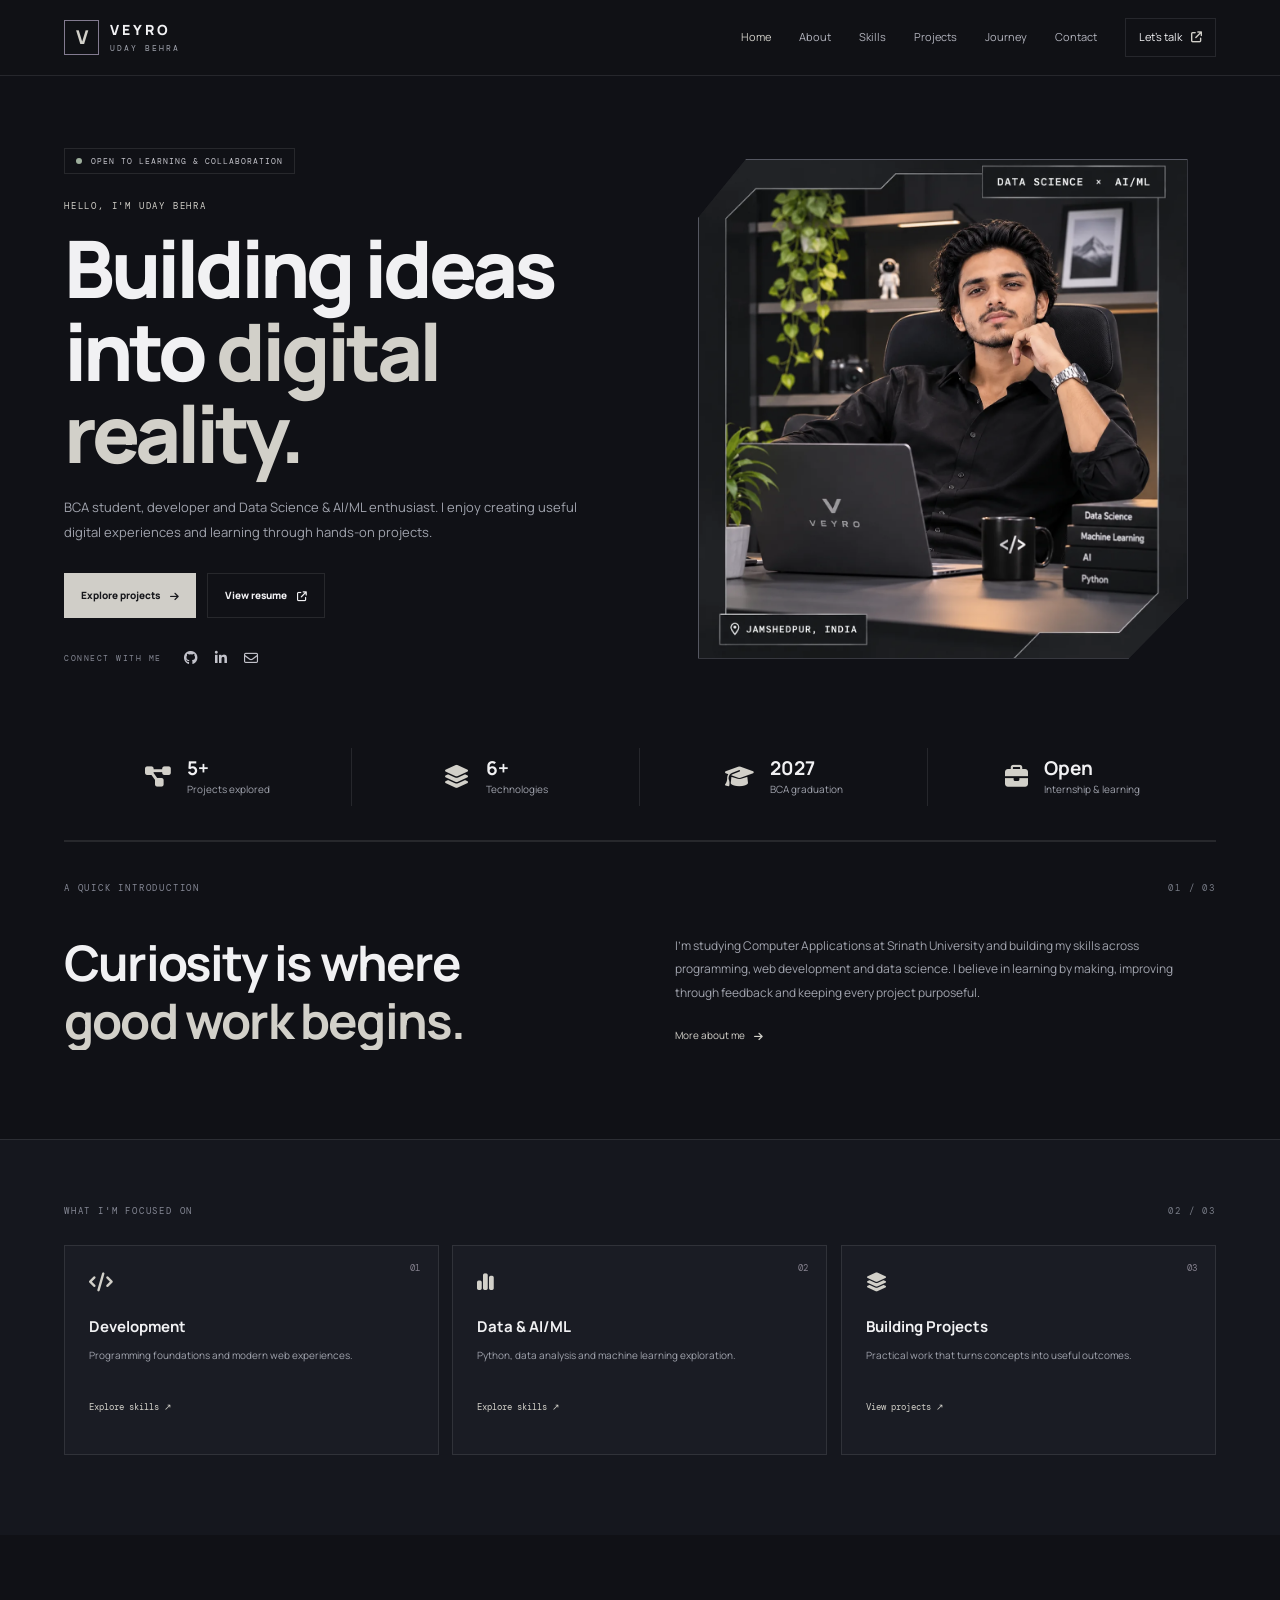
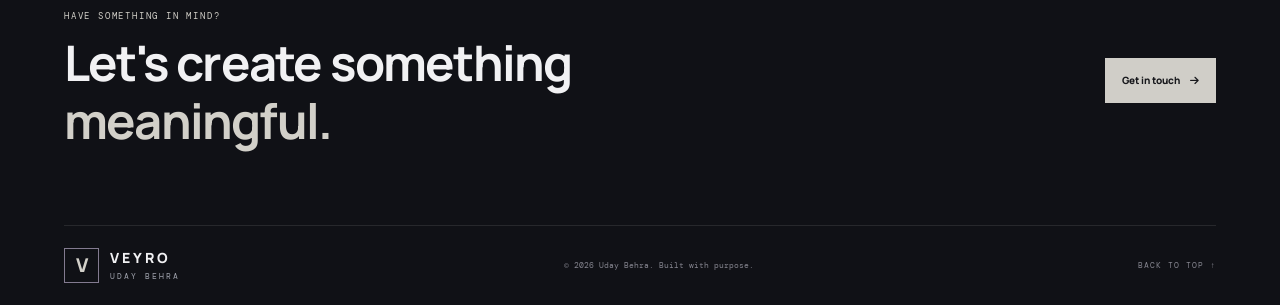
==== commit 7b2d07fb: "Optimize VEYRO portfolio animations and performance" ====
--- a/index.html
+++ b/index.html
@@ -1,333 +1,221 @@
 
-<!doctype html>
+<!DOCTYPE html>
+
 <html lang="en">
 <head>
-    <meta charset="utf-8">
-    <meta name="viewport" content="width=device-width, initial-scale=1">
-    <meta name="theme-color" content="#101116">
-    <meta name="description" content="Uday Behra — BCA student, developer and Data Science & AI/ML enthusiast.">
-
-    <title>Home | VEYRO — Uday Behra</title>
-
-    <link rel="preconnect" href="https://fonts.googleapis.com">
-    <link rel="preconnect" href="https://fonts.gstatic.com" crossorigin>
-
-    <link href="https://fonts.googleapis.com/css2?family=DM+Mono:wght@400;500&family=Manrope:wght@400;500;600;700;800&display=swap" rel="stylesheet">
-
-    <link rel="stylesheet" href="https://cdnjs.cloudflare.com/ajax/libs/font-awesome/6.5.2/css/all.min.css">
-
-    <link rel="stylesheet" href="style.css?v=veyro-final-3">
+<meta charset="utf-8"/>
+<meta content="width=device-width, initial-scale=1" name="viewport"/>
+<meta content="#101116" name="theme-color"/>
+<meta content="Uday Behra — BCA student, developer and Data Science &amp; AI/ML enthusiast." name="description"/>
+<title>Home | VEYRO — Uday Behra</title>
+<link href="https://fonts.googleapis.com" rel="preconnect"/>
+<link crossorigin="" href="https://fonts.gstatic.com" rel="preconnect"/>
+<link href="https://fonts.googleapis.com/css2?family=DM+Mono:wght@400;500&amp;family=Manrope:wght@400;500;600;700;800&amp;display=swap" rel="stylesheet"/>
+<link href="https://cdnjs.cloudflare.com/ajax/libs/font-awesome/6.5.2/css/all.min.css" rel="stylesheet"/>
+<link href="style.css?v=veyro-performance-1" rel="stylesheet"/>
 </head>
-
 <body id="top">
-
-    <div class="scroll-progress" id="progress"></div>
-
-    <!-- NAVIGATION -->
-    <header class="site-header">
-
-        <a class="logo" href="index.html">
-            <span class="logo-mark">V</span>
-            <span class="logo-type">
+<div class="scroll-progress" id="progress"></div>
+<!-- NAVIGATION -->
+<header class="site-header">
+<a class="logo" href="index.html">
+<span class="logo-mark">V</span>
+<span class="logo-type">
                 VEYRO
                 <small>UDAY BEHRA</small>
-            </span>
-        </a>
-
-        <button class="menu-toggle" id="menu"
-            aria-label="Toggle navigation"
-            aria-expanded="false">
-            <i class="fa-solid fa-bars"></i>
-        </button>
-
-        <nav class="navigation" id="nav">
-            <a class="active" href="index.html">Home</a>
-            <a href="about.html">About</a>
-            <a href="skills.html">Skills</a>
-            <a href="projects.html">Projects</a>
-            <a href="journey.html">Journey</a>
-            <a href="contact.html">Contact</a>
-
-            <a class="nav-contact" href="contact.html">
+</span>
+</a>
+<button aria-expanded="false" aria-label="Toggle navigation" class="menu-toggle" id="menu">
+<i class="fa-solid fa-bars"></i>
+</button>
+<nav class="navigation" id="nav">
+<a class="active" href="index.html">Home</a>
+<a href="about.html">About</a>
+<a href="skills.html">Skills</a>
+<a href="projects.html">Projects</a>
+<a href="journey.html">Journey</a>
+<a href="contact.html">Contact</a>
+<a class="nav-contact" href="contact.html">
                 Let's talk
                 <i class="fa-solid fa-arrow-up-right-from-square"></i>
-            </a>
-        </nav>
-
-    </header>
-
-    <main>
-
-        <!-- HERO SECTION -->
-        <section class="home-hero page-shell">
-
-            <div class="home-copy reveal">
-
-                <div class="availability">
-                    <span></span>
-                    OPEN TO LEARNING & COLLABORATION
+</a>
+</nav>
+</header>
+<main>
+<!-- HERO SECTION -->
+<section class="home-hero page-shell">
+<div class="home-copy reveal">
+<div class="availability">
+<span></span>
+                    OPEN TO LEARNING &amp; COLLABORATION
                 </div>
-
-                <p class="eyebrow">HELLO, I'M UDAY BEHRA</p>
-
-                <h1>
-                    Building ideas<br>
+<p class="eyebrow">HELLO, I'M UDAY BEHRA</p>
+<h1>
+                    Building ideas<br/>
                     into <em>digital reality.</em>
-                </h1>
-
-                <p class="hero-intro">
+</h1>
+<p class="hero-intro">
                     BCA student, developer and Data Science &amp; AI/ML enthusiast.
                     I enjoy creating useful digital experiences and learning
                     through hands-on projects.
                 </p>
-
-                <div class="hero-actions">
-
-                    <a class="button button-primary" href="projects.html">
+<div class="hero-actions">
+<a class="button button-primary" href="projects.html">
                         Explore projects
                         <i class="fa-solid fa-arrow-right"></i>
-                    </a>
-
-                    <a class="button button-outline"
-                       href="assets/Uday-Behra-Resume.pdf"
-                       target="_blank"
-                       rel="noopener">
+</a>
+<a class="button button-outline" href="assets/Uday-Behra-Resume.pdf" rel="noopener" target="_blank">
                         View resume
                         <i class="fa-solid fa-arrow-up-right-from-square"></i>
-                    </a>
-
-                </div>
-
-                <div class="hero-social">
-
-                    <span>CONNECT WITH ME</span>
-
-                    <a href="https://github.com/UB-VEYRO"
-                       target="_blank"
-                       rel="noopener"
-                       aria-label="GitHub">
-                        <i class="fa-brands fa-github"></i>
-                    </a>
-
-                    <a href="https://www.linkedin.com/in/uday-behra-09014b256/"
-                       target="_blank"
-                       rel="noopener"
-                       aria-label="LinkedIn">
-                        <i class="fa-brands fa-linkedin-in"></i>
-                    </a>
-
-                    <a href="mailto:udaybehra219@gmail.com"
-                       aria-label="Email">
-                        <i class="fa-regular fa-envelope"></i>
-                    </a>
-
-                </div>
-
-            </div>
-
-            <!-- NEW PROFILE IMAGE: EMBEDDED LABELS ONLY -->
-            <div class="home-visual reveal">
-
-                <div class="portrait-frame">
-
-                    <img
-                        src="assets/profile.png"
-                        alt="Uday Behra — VEYRO Portfolio"
-                        onerror="this.style.display='none';this.parentElement.classList.add('no-photo')"
-                    >
-
-                    <div class="portrait-fallback">
+</a>
+</div>
+<div class="hero-social">
+<span>CONNECT WITH ME</span>
+<a aria-label="GitHub" href="https://github.com/UB-VEYRO" rel="noopener" target="_blank">
+<i class="fa-brands fa-github"></i>
+</a>
+<a aria-label="LinkedIn" href="https://www.linkedin.com/in/uday-behra-09014b256/" rel="noopener" target="_blank">
+<i class="fa-brands fa-linkedin-in"></i>
+</a>
+<a aria-label="Email" href="mailto:udaybehra219@gmail.com">
+<i class="fa-regular fa-envelope"></i>
+</a>
+</div>
+</div>
+<!-- NEW PROFILE IMAGE: EMBEDDED LABELS ONLY -->
+<div class="home-visual reveal">
+<div class="portrait-frame">
+<img alt="Uday Behra — VEYRO Portfolio" decoding="async" fetchpriority="high" loading="eager" onerror="this.style.display='none';this.parentElement.classList.add('no-photo')" src="assets/profile.webp"/>
+<div class="portrait-fallback">
                         UB
                         <span>DEVELOPER / AI·ML</span>
-                    </div>
-
-                </div>
-
-            </div>
-
-        </section>
-
-        <!-- STATISTICS -->
-        <section class="home-stats page-shell">
-
-            <div class="stat-item">
-                <i class="fa-solid fa-diagram-project"></i>
-                <div>
-                    <strong>5+</strong>
-                    <span>Projects explored</span>
-                </div>
-            </div>
-
-            <div class="stat-item">
-                <i class="fa-solid fa-layer-group"></i>
-                <div>
-                    <strong>6+</strong>
-                    <span>Technologies</span>
-                </div>
-            </div>
-
-            <div class="stat-item">
-                <i class="fa-solid fa-graduation-cap"></i>
-                <div>
-                    <strong>2027</strong>
-                    <span>BCA graduation</span>
-                </div>
-            </div>
-
-            <div class="stat-item">
-                <i class="fa-solid fa-briefcase"></i>
-                <div>
-                    <strong>Open</strong>
-                    <span>Internship &amp; learning</span>
-                </div>
-            </div>
-
-        </section>
-
-        <!-- INTRODUCTION -->
-        <section class="home-intro page-shell section-block">
-
-            <div class="section-kicker">
+</div>
+</div>
+</div>
+</section>
+<!-- STATISTICS -->
+<section class="home-stats page-shell">
+<div class="stat-item">
+<i class="fa-solid fa-diagram-project"></i>
+<div>
+<strong>5+</strong>
+<span>Projects explored</span>
+</div>
+</div>
+<div class="stat-item">
+<i class="fa-solid fa-layer-group"></i>
+<div>
+<strong>6+</strong>
+<span>Technologies</span>
+</div>
+</div>
+<div class="stat-item">
+<i class="fa-solid fa-graduation-cap"></i>
+<div>
+<strong>2027</strong>
+<span>BCA graduation</span>
+</div>
+</div>
+<div class="stat-item">
+<i class="fa-solid fa-briefcase"></i>
+<div>
+<strong>Open</strong>
+<span>Internship &amp; learning</span>
+</div>
+</div>
+</section>
+<!-- INTRODUCTION -->
+<section class="home-intro page-shell section-block">
+<div class="section-kicker">
                 A QUICK INTRODUCTION
                 <span>01 / 03</span>
-            </div>
-
-            <div class="home-intro-grid">
-
-                <h2 class="reveal">
-                    Curiosity is where<br>
-                    <em>good work begins.</em>
-                </h2>
-
-                <div class="reveal">
-
-                    <p>
+</div>
+<div class="home-intro-grid">
+<h2 class="reveal">
+                    Curiosity is where<br/>
+<em>good work begins.</em>
+</h2>
+<div class="reveal">
+<p>
                         I’m studying Computer Applications at Srinath University
                         and building my skills across programming, web development
                         and data science. I believe in learning by making,
                         improving through feedback and keeping every project purposeful.
                     </p>
-
-                    <a class="under-link" href="about.html">
+<a class="under-link" href="about.html">
                         More about me
                         <i class="fa-solid fa-arrow-right"></i>
-                    </a>
-
-                </div>
-
-            </div>
-
-        </section>
-
-        <!-- FOCUS AREAS -->
-        <section class="home-focus section-block">
-
-            <div class="page-shell">
-
-                <div class="section-kicker">
+</a>
+</div>
+</div>
+</section>
+<!-- FOCUS AREAS -->
+<section class="home-focus section-block">
+<div class="page-shell">
+<div class="section-kicker">
                     WHAT I'M FOCUSED ON
                     <span>02 / 03</span>
-                </div>
-
-                <div class="focus-grid">
-
-                    <a class="focus-card reveal" href="skills.html">
-
-                        <span>01</span>
-                        <i class="fa-solid fa-code"></i>
-
-                        <h3>Development</h3>
-
-                        <p>
+</div>
+<div class="focus-grid">
+<a class="focus-card reveal" href="skills.html">
+<span>01</span>
+<i class="fa-solid fa-code"></i>
+<h3>Development</h3>
+<p>
                             Programming foundations and modern web experiences.
                         </p>
-
-                        <b>Explore skills ↗</b>
-
-                    </a>
-
-                    <a class="focus-card reveal" href="skills.html">
-
-                        <span>02</span>
-                        <i class="fa-solid fa-chart-simple"></i>
-
-                        <h3>Data &amp; AI/ML</h3>
-
-                        <p>
+<b>Explore skills ↗</b>
+</a>
+<a class="focus-card reveal" href="skills.html">
+<span>02</span>
+<i class="fa-solid fa-chart-simple"></i>
+<h3>Data &amp; AI/ML</h3>
+<p>
                             Python, data analysis and machine learning exploration.
                         </p>
-
-                        <b>Explore skills ↗</b>
-
-                    </a>
-
-                    <a class="focus-card reveal" href="projects.html">
-
-                        <span>03</span>
-                        <i class="fa-solid fa-layer-group"></i>
-
-                        <h3>Building Projects</h3>
-
-                        <p>
+<b>Explore skills ↗</b>
+</a>
+<a class="focus-card reveal" href="projects.html">
+<span>03</span>
+<i class="fa-solid fa-layer-group"></i>
+<h3>Building Projects</h3>
+<p>
                             Practical work that turns concepts into useful outcomes.
                         </p>
-
-                        <b>View projects ↗</b>
-
-                    </a>
-
-                </div>
-
-            </div>
-
-        </section>
-
-        <!-- CONTACT CTA -->
-        <section class="home-bottom page-shell">
-
-            <div>
-
-                <p class="eyebrow">HAVE SOMETHING IN MIND?</p>
-
-                <h2>
-                    Let's create something<br>
-                    <em>meaningful.</em>
-                </h2>
-
-            </div>
-
-            <a class="button button-primary" href="contact.html">
+<b>View projects ↗</b>
+</a>
+</div>
+</div>
+</section>
+<!-- CONTACT CTA -->
+<section class="home-bottom page-shell">
+<div>
+<p class="eyebrow">HAVE SOMETHING IN MIND?</p>
+<h2>
+                    Let's create something<br/>
+<em>meaningful.</em>
+</h2>
+</div>
+<a class="button button-primary" href="contact.html">
                 Get in touch
                 <i class="fa-solid fa-arrow-right"></i>
-            </a>
-
-        </section>
-
-    </main>
-
-    <!-- FOOTER -->
-    <footer class="site-footer">
-
-        <a class="logo" href="index.html">
-
-            <span class="logo-mark">V</span>
-
-            <span class="logo-type">
+</a>
+</section>
+</main>
+<!-- FOOTER -->
+<footer class="site-footer">
+<a class="logo" href="index.html">
+<span class="logo-mark">V</span>
+<span class="logo-type">
                 VEYRO
                 <small>UDAY BEHRA</small>
-            </span>
-
-        </a>
-
-        <p>
+</span>
+</a>
+<p>
             © <span id="year"></span> Uday Behra. Built with purpose.
         </p>
-
-        <a href="#top">BACK TO TOP ↑</a>
-
-    </footer>
-
-    <script src="script.js?v=veyro-final-3"></script>
-
+<a href="#top">BACK TO TOP ↑</a>
+</footer>
+<script src="script.js?v=veyro-performance-1"></script>
 </body>
 </html>
--- a/style.css
+++ b/style.css
@@ -2,4 +2,23 @@
 @media(max-width:900px){.navigation{gap:15px}.navigation>a{font-size:10px}.home-hero{gap:25px}.portrait-frame{width:100%;height:420px}.about-main{gap:45px}.contact-main{gap:40px}}
 @media(max-width:700px){.home-stats{grid-template-columns:1fr 1fr;row-gap:12px}.stat-item:nth-child(2){border-right:0}.site-header{height:70px}.menu-toggle{display:block}.navigation{display:none;position:absolute;top:70px;left:0;right:0;background:#15171e;padding:16px 5%;border-bottom:1px solid var(--line);align-items:stretch;gap:0}.navigation.show{display:flex;flex-direction:column}.navigation>a{padding:11px 0;font-size:12px}.navigation .nav-contact{margin-top:7px;padding:11px}.home-hero{grid-template-columns:1fr;padding:55px 0 65px;gap:15px}.home-copy{text-align:center}.availability{margin-bottom:20px}.home-copy h1{font-size:clamp(43px,10vw,62px);letter-spacing:-2.5px}.hero-intro{margin:auto}.hero-actions,.hero-social{justify-content:center}.home-visual{height:390px}.portrait-frame{width:min(100%,330px);height:350px}.note-top{right:0;top:35px}.note-bottom{left:0;bottom:30px}.home-intro-grid{grid-template-columns:1fr;gap:22px}.home-focus{padding:55px 0}.focus-grid{grid-template-columns:1fr}.focus-card{min-height:175px}.home-bottom,.page-cta{align-items:flex-start;flex-direction:column}.page-hero{padding-top:65px;padding-bottom:48px}.page-hero h1{font-size:clamp(42px,10vw,60px);letter-spacing:-2.5px}.about-main{grid-template-columns:1fr;gap:30px;padding-top:45px;padding-bottom:60px}.about-photo{height:370px;max-width:360px}.values-grid{grid-template-columns:1fr}.value-card h3{margin-top:14px}.skill-category{grid-template-columns:1fr;gap:16px}.project-feature{grid-template-columns:1fr}.project-visual{height:220px;min-height:0}.project-description{padding:24px}.project-row{grid-template-columns:42px 1fr auto;gap:12px;padding:18px 0}.project-icon{width:40px;height:40px}.project-row h3{font-size:13px}.project-row p{font-size:9px}.project-static{display:none}.timeline-entry{grid-template-columns:75px 12px 1fr;gap:12px}.timeline-entry h2{font-size:15px}.certificate-grid{grid-template-columns:1fr}.contact-main{grid-template-columns:1fr;gap:35px;padding-top:45px;padding-bottom:65px}.site-footer{flex-wrap:wrap}.site-footer p{order:3;width:100%}}
 @media(max-width:460px){.home-stats{grid-template-columns:1fr 1fr}.stat-item{justify-content:flex-start;padding:8px}.stat-item>i{font-size:18px}.stat-item strong{font-size:16px}.hero-actions{flex-direction:column}.button{width:100%}.home-visual{height:330px}.portrait-frame{width:min(100%,280px);height:290px}.visual-note{font-size:7px;padding:9px}.home-intro h2,.home-bottom h2,.page-cta h2{font-size:34px}.page-hero h1{font-size:41px}.about-photo{height:320px}.project-row{grid-template-columns:35px 1fr auto;gap:9px}.project-icon{width:34px;height:34px;font-size:14px}.project-row>div>span{font-size:7px}.timeline-entry{grid-template-columns:60px 10px 1fr;gap:9px}.timeline-entry time{font-size:8px}.timeline-entry p{font-size:9px}.certificate-grid img{width:88px;height:65px}.contact-form{padding:20px}.site-footer p{font-size:7px}}
-@keyframes pageEnter{from{opacity:0;transform:translateY(5px)}to{opacity:1;transform:none}}body.page-leaving{opacity:0;transform:translateY(4px)}@media(prefers-reduced-motion:reduce){body{animation:none;transition:none}body.page-leaving{opacity:1}html{scroll-behavior:auto}*,*:before,*:after{transition:none!important;animation:none!important}.reveal{opacity:1;transform:none}}+@keyframes pageEnter{from{opacity:0;transform:translateY(5px)}to{opacity:1;transform:none}}body.page-leaving{opacity:0;transform:translateY(4px)}@media(prefers-reduced-motion:reduce){body{animation:none;transition:none}body.page-leaving{opacity:1}html{scroll-behavior:auto}*,*:before,*:after{transition:none!important;animation:none!important}.reveal{opacity:1;transform:none}}
+
+/* VEYRO performance + motion refinement */
+html { scroll-behavior: smooth; }
+img { height: auto; }
+.portrait-frame img, .about-photo img, .project-visual img, .certificate-grid img {
+  backface-visibility: hidden;
+}
+.navigation, .button, .focus-card, .value-card, .project-visual img,
+.hero-social a, .under-link, .contact-methods a {
+  will-change: auto;
+}
+.focus-card:hover, .value-card:hover { transform: translateY(-4px); }
+.project-visual img { transition: transform .45s ease; }
+.project-visual:hover img { transform: scale(1.025); }
+.reveal { content-visibility: auto; }
+@media (prefers-reduced-motion: reduce) {
+  html { scroll-behavior: auto; }
+  .reveal { content-visibility: visible; }
+}
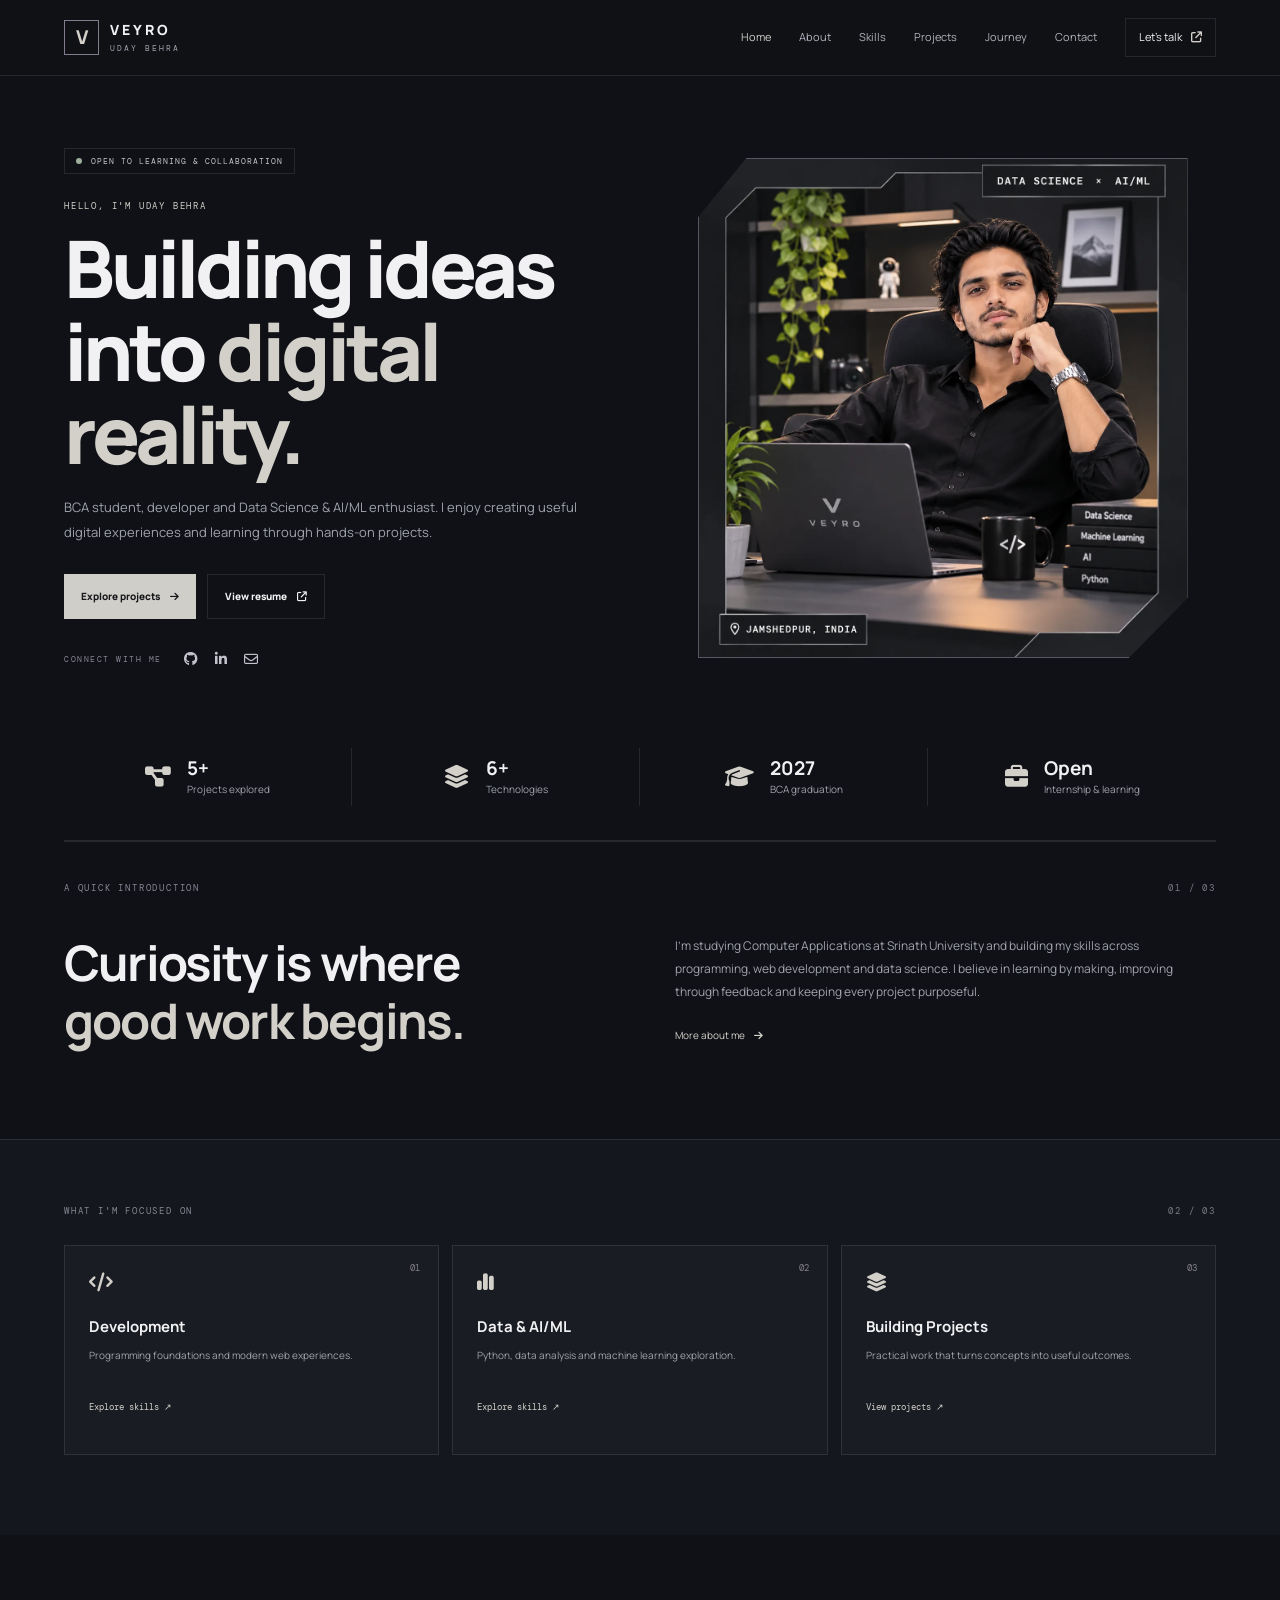
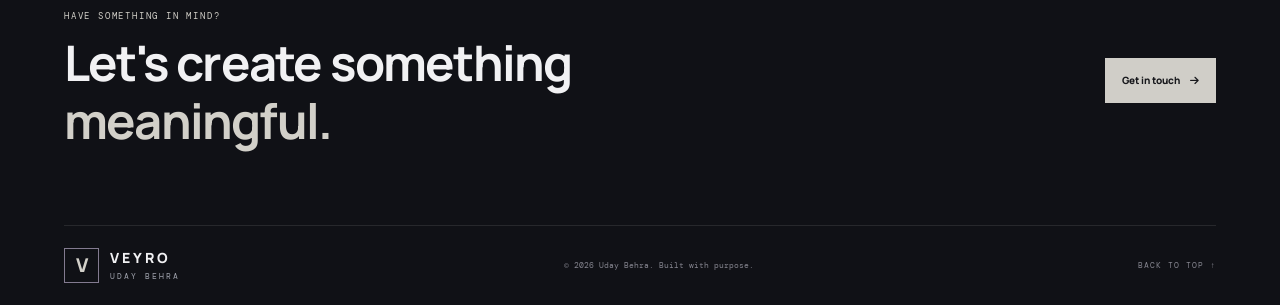
==== commit 88c95e90: "Refresh portfolio asset cache version" ====
--- a/index.html
+++ b/index.html
@@ -12,7 +12,7 @@
 <link crossorigin="" href="https://fonts.gstatic.com" rel="preconnect"/>
 <link href="https://fonts.googleapis.com/css2?family=DM+Mono:wght@400;500&amp;family=Manrope:wght@400;500;600;700;800&amp;display=swap" rel="stylesheet"/>
 <link href="https://cdnjs.cloudflare.com/ajax/libs/font-awesome/6.5.2/css/all.min.css" rel="stylesheet"/>
-<link href="style.css?v=veyro-performance-1" rel="stylesheet"/>
+<link href="style.css?v=veyro-performance-2" rel="stylesheet"/>
 </head>
 <body id="top">
 <div class="scroll-progress" id="progress"></div>
@@ -216,6 +216,6 @@
         </p>
 <a href="#top">BACK TO TOP ↑</a>
 </footer>
-<script src="script.js?v=veyro-performance-1"></script>
+<script src="script.js?v=veyro-performance-2"></script>
 </body>
 </html>
--- a/style.css
+++ b/style.css
@@ -22,3 +22,34 @@
   html { scroll-behavior: auto; }
   .reveal { content-visibility: visible; }
 }
+
+
+/* VEYRO refinement: accessible focus, restrained motion and stable rendering */
+:focus-visible {
+  outline: 2px solid var(--accent2);
+  outline-offset: 4px;
+}
+.reveal { content-visibility: visible; }
+.site-header { -webkit-backdrop-filter: blur(14px); }
+.menu-toggle { min-width: 42px; min-height: 42px; cursor: pointer; }
+.navigation a:focus-visible, .button:focus-visible, .logo:focus-visible {
+  outline-offset: 5px;
+}
+@media (hover: hover) and (pointer: fine) {
+  .focus-card, .value-card, .project-row, .stat-item {
+    transition: transform .24s ease, border-color .24s ease, background-color .24s ease;
+  }
+  .project-row:hover { background: rgba(255,255,255,.018); }
+}
+@media (max-width: 700px) {
+  .navigation { box-shadow: 0 18px 24px rgba(0,0,0,.18); }
+  .navigation a { min-height: 42px; display: flex; align-items: center; }
+}
+@media (prefers-reduced-motion: reduce) {
+  *, *::before, *::after {
+    scroll-behavior: auto !important;
+    animation-duration: .01ms !important;
+    animation-iteration-count: 1 !important;
+    transition-duration: .01ms !important;
+  }
+}
